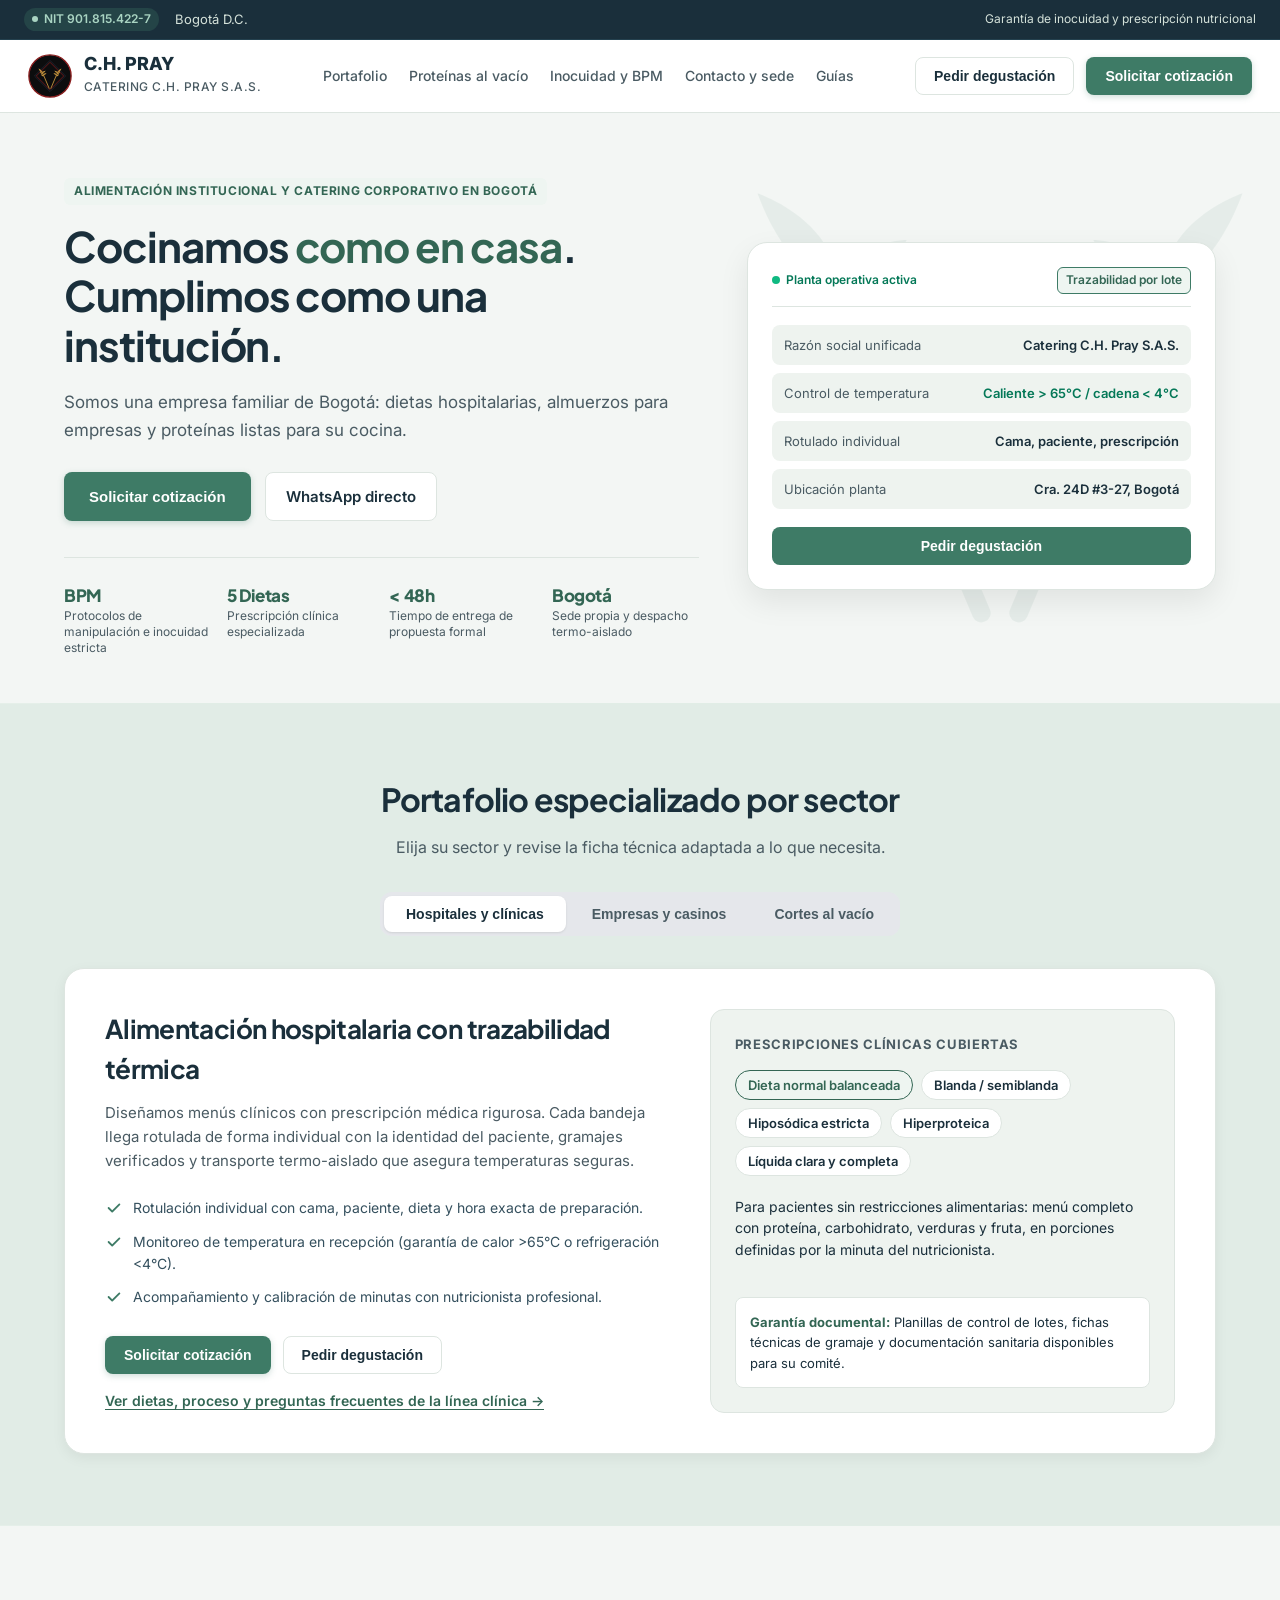
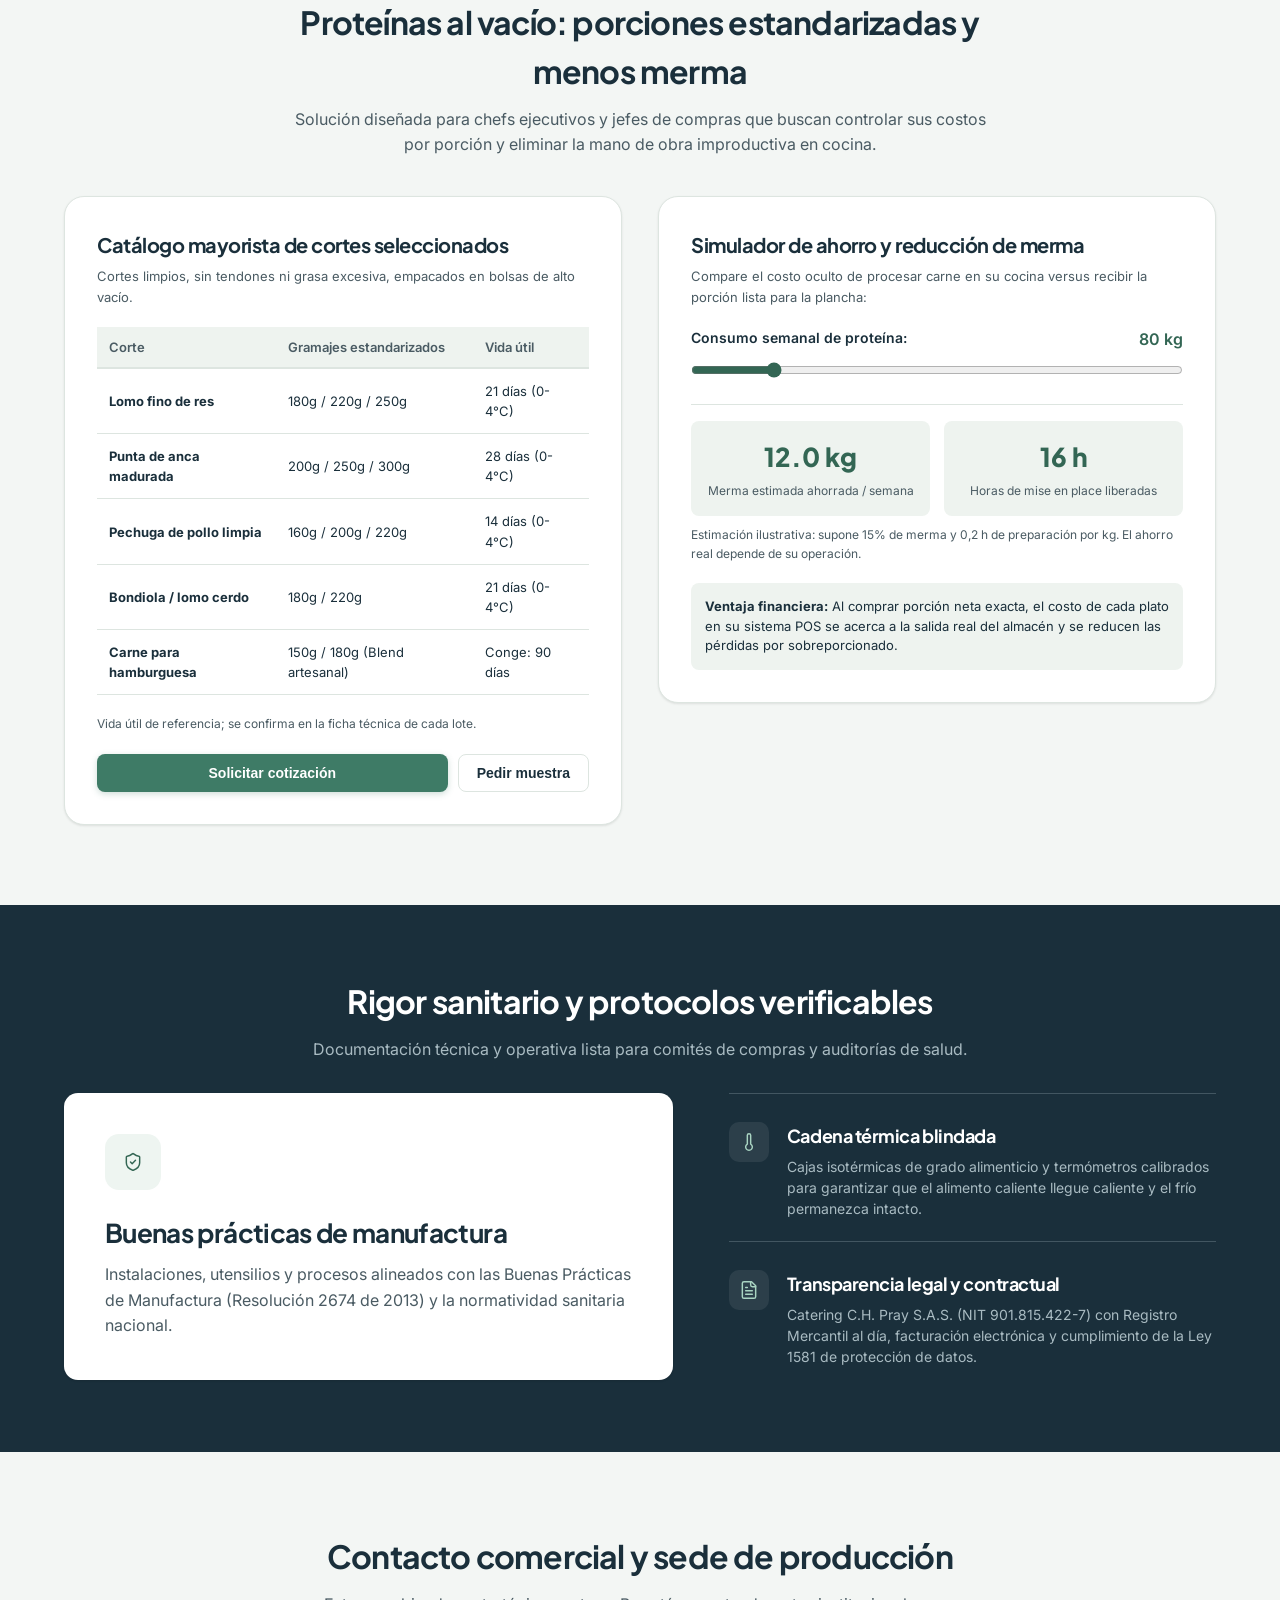
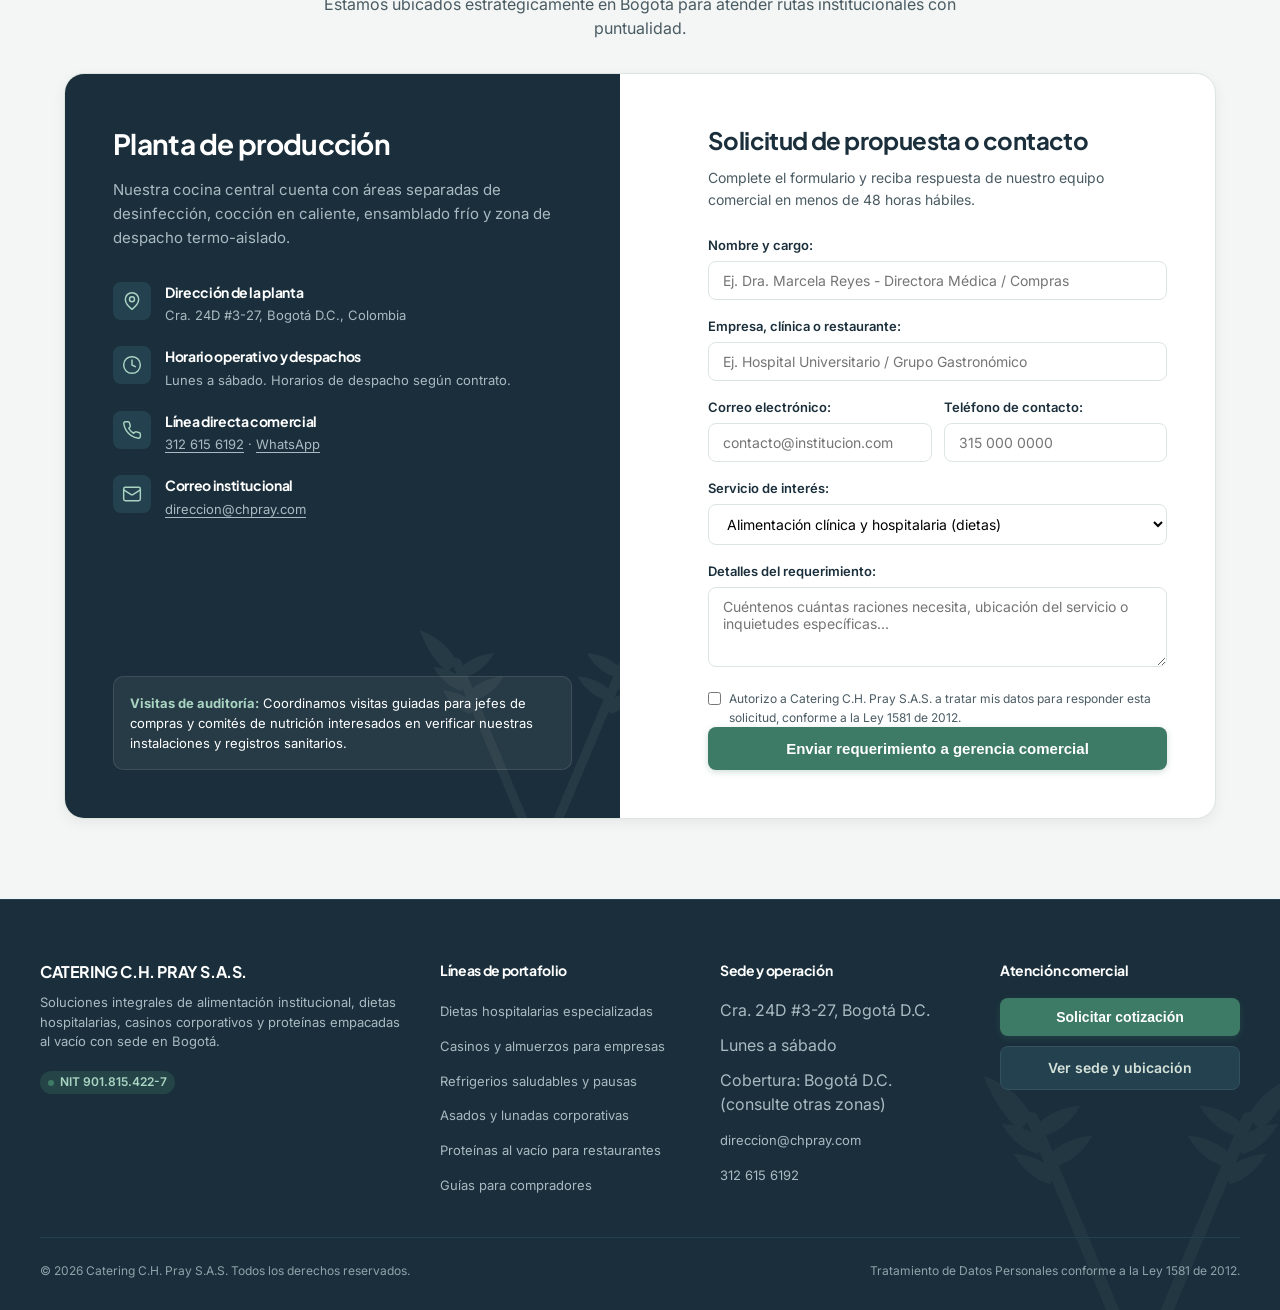
==== index.html @ 0bd47624 "Diseño: botones, pestañas, etiquetas de formulario, pie y tarjetas en mayúscula inicial solo (senten" ====
<!DOCTYPE html>
<html lang="es">
<head>
  <meta charset="UTF-8">
  <meta name="viewport" content="width=device-width, initial-scale=1.0">
  <title>Alimentación Institucional y Catering Corporativo en Bogotá | C.H. Pray</title>
  <meta name="description" content="Catering C.H. Pray S.A.S.: dietas hospitalarias, almuerzos y refrigerios para empresas, asados corporativos y proteínas porcionadas al vacío para restaurantes en Bogotá. Solicite su cotización o degustación.">
  <link rel="canonical" href="https://saimonproduce.github.io/propuestachpray/">
  <meta property="og:type" content="website">
  <meta property="og:locale" content="es_CO">
  <meta property="og:site_name" content="Catering C.H. Pray S.A.S.">
  <meta property="og:title" content="Alimentación Institucional y Catering Corporativo en Bogotá | C.H. Pray">
  <meta property="og:description" content="Dietas hospitalarias, catering para empresas y proteínas al vacío para restaurantes en Bogotá.">
  <meta property="og:url" content="https://saimonproduce.github.io/propuestachpray/">
  <meta name="theme-color" content="#1A2F3B">
  <link rel="icon" href="data:image/svg+xml,%3Csvg xmlns='http://www.w3.org/2000/svg' viewBox='0 0 100 100'%3E%3Crect width='100' height='100' rx='20' fill='%231A2F3B'/%3E%3Ctext x='50' y='66' font-size='46' font-family='Arial' font-weight='700' fill='%23F7F9F6' text-anchor='middle'%3ECH%3C/text%3E%3C/svg%3E">
  <script type="application/ld+json">
  {
    "@context": "https://schema.org",
    "@type": "FoodEstablishment",
    "name": "Catering C.H. Pray S.A.S.",
    "alternateName": "C.H. PRAY",
    "description": "Alimentación institucional, dietas hospitalarias, catering corporativo y proteínas porcionadas al vacío en Bogotá.",
    "url": "https://www.chpray.com/",
    "telephone": "+57 312 615 6192",
    "email": "direccion@chpray.com",
    "taxID": "901.815.422-7",
    "address": {
      "@type": "PostalAddress",
      "streetAddress": "Cra. 24D #3-27",
      "addressLocality": "Bogotá",
      "addressRegion": "Bogotá D.C.",
      "addressCountry": "CO"
    },
    "areaServed": "Bogotá D.C.",
    "hasMap": "https://maps.app.goo.gl/REZ5NghpJgAzCL6t6"
  }
  </script>
  <link rel="preconnect" href="https://fonts.googleapis.com">
  <link rel="preconnect" href="https://fonts.gstatic.com" crossorigin>
  <link href="https://fonts.googleapis.com/css2?family=Plus+Jakarta+Sans:wght@400;500;600;700;800&family=Inter:wght@400;500;600&display=swap" rel="stylesheet">
  <link rel="stylesheet" href="styles.css?v=32">
</head>
<body class="theme-warm">

  <!-- BARRA DE CONFIANZA -->
  <div class="top-bar">
    <div class="top-bar-tags">
      <span class="badge-pill">NIT 901.815.422-7</span>
      <span>Bogotá D.C.</span>
    </div>
    <div style="font-size: 12px;">
      Garantía de inocuidad y prescripción nutricional
    </div>
  </div>

  <!-- HEADER -->
  <header>
    <a href="#" class="brand-wrap">
      <svg class="brand-logo-svg" viewBox="0 0 100 100" fill="none" xmlns="http://www.w3.org/2000/svg">
        <circle cx="50" cy="50" r="48" fill="#0C0D0E" stroke="#8B1E1E" stroke-width="3"/>
        <rect x="25" y="25" width="50" height="50" transform="rotate(45 50 50)" stroke="#1F2430" stroke-width="2" fill="none"/>
        <rect x="28" y="28" width="44" height="44" transform="rotate(45 50 50)" stroke="#8B1E1E" stroke-width="1.5" fill="none"/>
        <path d="M48 78 L32 40" stroke="#C8963E" stroke-width="2" stroke-linecap="round"/>
        <path d="M32 40 C30 35 24 33 24 33 C24 33 26 39 30 42 Z" fill="#C8963E"/>
        <path d="M34 44 C31 41 27 41 27 41 C27 41 29 45 33 46 Z" fill="#C8963E"/>
        <path d="M36 49 C33 46 29 46 29 46 C29 46 31 50 35 51 Z" fill="#C8963E"/>
        <path d="M33 41 C36 38 40 38 40 38 C40 38 38 42 34 43 Z" fill="#C8963E"/>
        <path d="M35 46 C38 43 42 43 42 43 C42 43 40 47 36 48 Z" fill="#C8963E"/>
        <path d="M52 78 L68 40" stroke="#C8963E" stroke-width="2" stroke-linecap="round"/>
        <path d="M68 40 C70 35 76 33 76 33 C76 33 74 39 70 42 Z" fill="#C8963E"/>
        <path d="M66 44 C69 41 73 41 73 41 C73 41 71 45 67 46 Z" fill="#C8963E"/>
        <path d="M64 49 C67 46 71 46 71 46 C71 46 69 50 65 51 Z" fill="#C8963E"/>
        <path d="M67 41 C64 38 60 38 60 38 C60 38 62 42 66 43 Z" fill="#C8963E"/>
        <path d="M65 46 C62 43 58 43 58 43 C58 43 60 47 64 48 Z" fill="#C8963E"/>
      </svg>
      <div>
        <span class="brand-title">C.H. PRAY</span>
        <span class="brand-sub">CATERING C.H. PRAY S.A.S.</span>
      </div>
    </a>

    <nav>
      <a href="#soluciones">Portafolio</a>
      <a href="#vacío">Proteínas al vacío</a>
      <a href="#inocuidad">Inocuidad y BPM</a>
      <a href="#contacto">Contacto y sede</a>
      <a href="guias/">Guías</a>
      <span class="nav-indicator" aria-hidden="true"></span>
    </nav>

    <div class="header-actions">
      <button class="btn btn-secondary" onclick="openQuoteModal('degustacion')">Pedir degustación</button>
      <button class="btn btn-primary" onclick="openQuoteModal('cotizacion')"><span class="hide-narrow">Solicitar cotización</span><span class="show-narrow">Cotizar</span></button>
    </div>
  </header>

  <main>
    <!-- HERO -->
    <section class="hero">
      <div>
        <div class="hero-tagline">Alimentación institucional y catering corporativo en Bogotá</div>
        <h1>Cocinamos <span>como en casa</span>. Cumplimos como una institución.</h1>
        <p>
          Somos una empresa familiar de Bogotá: dietas hospitalarias, almuerzos para empresas y proteínas listas para su cocina.
        </p>

        <div class="hero-ctas">
          <button class="btn btn-primary" style="padding: 12px 24px; font-size: 15px;" onclick="openQuoteModal('cotizacion')">
            Solicitar cotización
          </button>
          <a class="btn btn-secondary" style="padding: 12px 20px; font-size: 15px;" href="https://wa.me/573126156192?text=Hola,%20solicito%20el%20dossier%20comercial%20de%20CH%20Pray" target="_blank" rel="noopener">
            WhatsApp directo
          </a>
        </div>

        <div class="trust-strip">
          <div class="trust-item">
            <h4>BPM</h4>
            <p>Protocolos de manipulación e inocuidad estricta</p>
          </div>
          <div class="trust-item">
            <h4>5 Dietas</h4>
            <p>Prescripción clínica especializada</p>
          </div>
          <div class="trust-item">
            <h4>&lt; 48h</h4>
            <p>Tiempo de entrega de propuesta formal</p>
          </div>
          <div class="trust-item">
            <h4>Bogotá</h4>
            <p>Sede propia y despacho termo-aislado</p>
          </div>
        </div>
      </div>

      <div class="hero-card">
        <div class="hero-card-header">
          <span class="dot-badge">Planta operativa activa</span>
          <span class="badge-gold-outline">Trazabilidad por lote</span>
        </div>
        <div class="info-row">
          <span>Razón social unificada</span>
          <span>Catering C.H. Pray S.A.S.</span>
        </div>
        <div class="info-row">
          <span>Control de temperatura</span>
          <span style="color: #047857;">Caliente &gt; 65°C / cadena &lt; 4°C</span>
        </div>
        <div class="info-row">
          <span>Rotulado individual</span>
          <span>Cama, paciente, prescripción</span>
        </div>
        <div class="info-row">
          <span>Ubicación planta</span>
          <span>Cra. 24D #3-27, Bogotá</span>
        </div>
        <button class="btn btn-gold" style="width: 100%; margin-top: 10px;" onclick="openQuoteModal('degustacion')">
          Pedir degustación
        </button>
      </div>
    </section>

    <!-- PORTAFOLIO EN PESTAÑAS (TABS) -->
    <section class="tabs-section band-sage" id="soluciones">
      <div class="section-title-wrap">
        <h2>Portafolio especializado por sector</h2>
        <p>Elija su sector y revise la ficha técnica adaptada a lo que necesita.</p>
      </div>

      <div class="tab-nav-wrapper">
        <div class="tab-bar" id="tabBar">
          <div class="tab-indicator" id="tabIndicator"></div>
          <button class="tab-btn active" data-index="0" onclick="switchTab(0)">Hospitales y clínicas</button>
          <button class="tab-btn" data-index="1" onclick="switchTab(1)">Empresas y casinos</button>
          <button class="tab-btn" data-index="2" onclick="switchTab(2)">Cortes al vacío</button>
        </div>
      </div>

      <div class="tab-panels-container">
        <!-- PANEL CLÍNICO -->
        <div class="tab-panel active" id="panel-0">
          <div class="panel-content">
            <h3>Alimentación hospitalaria con trazabilidad térmica</h3>
            <p>
              Diseñamos menús clínicos con prescripción médica rigurosa. Cada bandeja llega rotulada de forma individual con la identidad del paciente, gramajes verificados y transporte termo-aislado que asegura temperaturas seguras.
            </p>
            <ul class="specs-list">
              <li>
                <svg viewBox="0 0 20 20"><path d="M16.707 5.293a1 1 0 010 1.414l-8 8a1 1 0 01-1.414 0l-4-4a1 1 0 011.414-1.414L8 12.586l7.293-7.293a1 1 0 011.414 0z"/></svg>
                <span>Rotulación individual con cama, paciente, dieta y hora exacta de preparación.</span>
              </li>
              <li>
                <svg viewBox="0 0 20 20"><path d="M16.707 5.293a1 1 0 010 1.414l-8 8a1 1 0 01-1.414 0l-4-4a1 1 0 011.414-1.414L8 12.586l7.293-7.293a1 1 0 011.414 0z"/></svg>
                <span>Monitoreo de temperatura en recepción (garantía de calor &gt;65°C o refrigeración &lt;4°C).</span>
              </li>
              <li>
                <svg viewBox="0 0 20 20"><path d="M16.707 5.293a1 1 0 010 1.414l-8 8a1 1 0 01-1.414 0l-4-4a1 1 0 011.414-1.414L8 12.586l7.293-7.293a1 1 0 011.414 0z"/></svg>
                <span>Acompañamiento y calibración de minutas con nutricionista profesional.</span>
              </li>
            </ul>
            <div style="display: flex; gap: 12px;">
              <button class="btn btn-primary" onclick="openQuoteModal('clinico')">Solicitar cotización</button>
              <button class="btn btn-secondary" onclick="openQuoteModal('degustacion')">Pedir degustación</button>
            </div>
            <a href="alimentacion-hospitalaria/" style="display: inline-block; margin-top: 16px; font-size: 14px; font-weight: 600; color: var(--primary-text); text-underline-offset: 3px;">Ver dietas, proceso y preguntas frecuentes de la línea clínica →</a>
          </div>

          <div class="panel-display-card">
            <div>
              <div class="panel-display-header">Prescripciones clínicas cubiertas</div>
              <div class="diet-badge-group">
                <button type="button" class="diet-tag highlight" aria-pressed="true" data-desc="Para pacientes sin restricciones alimentarias: menú completo con proteína, carbohidrato, verduras y fruta, en porciones definidas por la minuta del nutricionista.">Dieta normal balanceada</button>
                <button type="button" class="diet-tag" aria-pressed="false" data-desc="Preparaciones de textura suave, cocidas al vapor o hervidas, bajas en grasa y condimentos. Para pacientes en recuperación o con dificultad para masticar o digerir.">Blanda / semiblanda</button>
                <button type="button" class="diet-tag" aria-pressed="false" data-desc="Sin sal añadida y sin ingredientes altos en sodio como embutidos o caldos concentrados. Para pacientes con hipertensión o enfermedad renal o cardiaca; el sabor se logra con hierbas y especias naturales.">Hiposódica estricta</button>
                <button type="button" class="diet-tag" aria-pressed="false" data-desc="Mayor aporte de proteína de alto valor (carnes magras, huevo, lácteos y leguminosas) para apoyar la cicatrización, la recuperación posquirúrgica y la conservación de la masa muscular.">Hiperproteica</button>
                <button type="button" class="diet-tag" aria-pressed="false" data-desc="Clara: caldos colados, aromáticas y gelatinas, para el pre y posoperatorio inmediato. Completa: suma lácteos, cremas y jugos, como transición antes de la dieta blanda.">Líquida clara y completa</button>
              </div>
              <p class="diet-desc" aria-live="polite"></p>
            </div>
            <div style="background: #FFFFFF; border: 1px solid var(--border); border-radius: 8px; padding: 14px; font-size: 13px;">
              <strong style="color: var(--primary-text);">Garantía documental:</strong> Planillas de control de lotes, fichas técnicas de gramaje y documentación sanitaria disponibles para su comité. <!-- TODO: confirmar con documento de la empresa (Fase 0) -->
            </div>
          </div>
        </div>

        <!-- PANEL CORPORATIVO -->
        <div class="tab-panel" id="panel-1">
          <div class="panel-content">
            <h3>Catering corporativo, almuerzos ejecutivos y refrigerios</h3>
            <p>
              Soluciones gastronómicas para empresas. Menús balanceados en calorías y sodio servidos puntualmente en sus instalaciones o en empaques biodegradables.
            </p>
            <ul class="specs-list">
              <li>
                <svg viewBox="0 0 20 20"><path d="M16.707 5.293a1 1 0 010 1.414l-8 8a1 1 0 01-1.414 0l-4-4a1 1 0 011.414-1.414L8 12.586l7.293-7.293a1 1 0 011.414 0z"/></svg>
                <span>Ciclos de menú mensual sin repetición para evitar la fatiga alimentaria.</span>
              </li>
              <li>
                <svg viewBox="0 0 20 20"><path d="M16.707 5.293a1 1 0 010 1.414l-8 8a1 1 0 01-1.414 0l-4-4a1 1 0 011.414-1.414L8 12.586l7.293-7.293a1 1 0 011.414 0z"/></svg>
                <span>Refrigerios corporativos saludables: wraps artesanales, parfaits y jugos naturales.</span>
              </li>
              <li>
                <svg viewBox="0 0 20 20"><path d="M16.707 5.293a1 1 0 010 1.414l-8 8a1 1 0 01-1.414 0l-4-4a1 1 0 011.414-1.414L8 12.586l7.293-7.293a1 1 0 011.414 0z"/></svg>
                <span>Asados al carbón y eventos corporativos de fin de año al aire libre.</span>
              </li>
            </ul>
            <div style="display: flex; gap: 12px;">
              <button class="btn btn-primary" onclick="openQuoteModal('corporativo')">Solicitar cotización</button>
              <button class="btn btn-secondary" onclick="openQuoteModal('evento')">Solicitar cotización</button>
            </div>
            <a href="catering-corporativo/" style="display: inline-block; margin-top: 16px; font-size: 14px; font-weight: 600; color: var(--primary-text); text-underline-offset: 3px;">Ver modalidades, proceso y preguntas frecuentes del catering corporativo →</a>
          </div>

          <div class="panel-display-card">
            <div>
              <div class="panel-display-header">Modalidades de suministro</div>
              <div class="diet-badge-group">
                <button type="button" class="diet-tag highlight" aria-pressed="true" data-desc="Llevamos el almuerzo caliente a sus instalaciones en recipientes termo-aislados, listo para servir a la hora acordada.">Almuerzo caliente en sitio</button>
                <button type="button" class="diet-tag" aria-pressed="false" data-desc="Montamos una línea de servicio en su comedor para que los colaboradores elijan entre las opciones del menú del día.">Línea de autoservicio / casino</button>
                <button type="button" class="diet-tag" aria-pressed="false" data-desc="Refrigerios porcionados y empacados de forma individual, fáciles de repartir en capacitaciones, turnos o jornadas de campo.">Refrigerio individual sellado</button>
                <button type="button" class="diet-tag" aria-pressed="false" data-desc="Estación de café, aromáticas y pasabocas montada en el lugar de su reunión, comité o pausa activa.">Estaciones de café y breaks</button>
              </div>
              <p class="diet-desc" aria-live="polite"></p>
            </div>
            <div style="background: #FFFFFF; border: 1px solid var(--border); border-radius: 8px; padding: 14px; font-size: 13px;">
              <strong style="color: var(--primary-text);">Puntualidad:</strong> Despacho propio en Bogotá con horarios de entrega acordados en el contrato.
            </div>
          </div>
        </div>

        <!-- PANEL CORTES AL VACÍO -->
        <div class="tab-panel" id="panel-2">
          <div class="panel-content">
            <h3>Proteínas porcionadas al vacío para restaurantes</h3>
            <p>
              Reduzca los tiempos de preparación y controle con precisión el costo por porción. Proveemos cortes cárnicos seleccionados, porcionados en gramajes exactos (180g, 220g, 250g) y empacados al vacío termoencogible.
            </p>
            <ul class="specs-list">
              <li>
                <svg viewBox="0 0 20 20"><path d="M16.707 5.293a1 1 0 010 1.414l-8 8a1 1 0 01-1.414 0l-4-4a1 1 0 011.414-1.414L8 12.586l7.293-7.293a1 1 0 011.414 0z"/></svg>
                <span>Sin merma por limpieza o desposte dentro de su cocina.</span>
              </li>
              <li>
                <svg viewBox="0 0 20 20"><path d="M16.707 5.293a1 1 0 010 1.414l-8 8a1 1 0 01-1.414 0l-4-4a1 1 0 011.414-1.414L8 12.586l7.293-7.293a1 1 0 011.414 0z"/></svg>
                <span>Mayor vida útil en refrigeración sin quemadura por frío.</span>
              </li>
              <li>
                <svg viewBox="0 0 20 20"><path d="M16.707 5.293a1 1 0 010 1.414l-8 8a1 1 0 01-1.414 0l-4-4a1 1 0 011.414-1.414L8 12.586l7.293-7.293a1 1 0 011.414 0z"/></svg>
                <span>Control exacto del costo estándar por plato en su inventario.</span>
              </li>
            </ul>
            <div style="display: flex; gap: 12px;">
              <a href="#vacío" class="btn btn-primary">Ver catálogo completo y simulador</a>
              <button class="btn btn-secondary" onclick="openQuoteModal('muestra_carne')">Pedir muestra</button>
            </div>
            <a href="proteinas-al-vacio/" style="display: inline-block; margin-top: 16px; font-size: 14px; font-weight: 600; color: var(--primary-text); text-underline-offset: 3px;">Ver catálogo, proceso y preguntas frecuentes de proteínas al vacío →</a>
          </div>

          <div class="panel-display-card">
            <div class="panel-display-header">Cortes estandarizados</div>
            <div class="diet-badge-group">
              <button type="button" class="diet-tag highlight" aria-pressed="true" data-desc="El corte más tierno de la res, limpio y porcionado a 220 g. Ideal para plancha o medallones con salsa.">Lomo fino res (220g)</button>
              <button type="button" class="diet-tag" aria-pressed="false" data-desc="Corte jugoso con su capa de grasa, porcionado a 250 g. Ideal para parrilla y asados.">Punta de anca (250g)</button>
              <button type="button" class="diet-tag" aria-pressed="false" data-desc="Pechuga de pollo sin hueso ni piel, porcionada a 200 g. Versátil para plancha, horno o menú ejecutivo.">Pechuga deshuesada (200g)</button>
              <button type="button" class="diet-tag" aria-pressed="false" data-desc="Corte de cerdo con buena infiltración de grasa, porcionado a 200 g. Ideal para horno lento, parrilla o desmechado.">Bondiola cerdo (200g)</button>
            </div>
              <p class="diet-desc" aria-live="polite"></p>
            <div style="background: #FFFFFF; border: 1px solid var(--border); border-radius: 8px; padding: 14px; font-size: 13px;">
              <strong style="color: var(--primary-text);">Entrega en frío:</strong> Despacho programado con registro de temperatura en transporte.
            </div>
          </div>
        </div>
      </div>
    </section>

    <!-- APARTADO ESPECÍFICO 1: PROTEÍNAS AL VACÍO -->
    <section class="proteins-section" id="vacío">
      <div class="section-title-wrap">
        <h2>Proteínas al vacío: porciones estandarizadas y menos merma</h2>
        <p>Solución diseñada para chefs ejecutivos y jefes de compras que buscan controlar sus costos por porción y eliminar la mano de obra improductiva en cocina.</p>
      </div>

      <div class="proteins-grid">
        <!-- Catálogo de Cortes -->
        <div class="catalog-card">
          <h3 style="font-size: 20px; margin-bottom: 6px;">Catálogo mayorista de cortes seleccionados</h3>
          <p style="font-size: 13px; color: var(--text-muted); margin-bottom: 16px;">
            Cortes limpios, sin tendones ni grasa excesiva, empacados en bolsas de alto vacío. <!-- TODO: confirmar con documento de la empresa (Fase 0) -->
          </p>

          <table class="catalog-table">
            <thead>
              <tr>
                <th>Corte</th>
                <th>Gramajes estandarizados</th>
                <th>Vida útil</th>
              </tr>
            </thead>
            <tbody>
              <tr>
                <td><strong>Lomo fino de res</strong></td>
                <td>180g / 220g / 250g</td>
                <td>21 días (0-4°C)</td>
              </tr>
              <tr>
                <td><strong>Punta de anca madurada</strong></td>
                <td>200g / 250g / 300g</td>
                <td>28 días (0-4°C)</td>
              </tr>
              <tr>
                <td><strong>Pechuga de pollo limpia</strong></td>
                <td>160g / 200g / 220g</td>
                <td>14 días (0-4°C)</td>
              </tr>
              <tr>
                <td><strong>Bondiola / lomo cerdo</strong></td>
                <td>180g / 220g</td>
                <td>21 días (0-4°C)</td>
              </tr>
              <tr>
                <td><strong>Carne para hamburguesa</strong></td>
                <td>150g / 180g (Blend artesanal)</td>
                <td>Conge: 90 días</td>
              </tr>
            </tbody>
          </table>
          <p style="font-size: 12px; color: var(--text-muted); margin-top: 8px;">Vida útil de referencia; se confirma en la ficha técnica de cada lote.</p> <!-- TODO: confirmar con documento de la empresa (Fase 0) -->

          <div style="display: flex; gap: 10px; margin-top: 20px;">
            <button class="btn btn-primary" style="flex: 1;" onclick="openQuoteModal('vacío')">Solicitar cotización</button>
            <button class="btn btn-secondary" onclick="openQuoteModal('muestra_carne')">Pedir muestra</button>
          </div>
        </div>

        <!-- Calculadora de Rendimiento y Ahorro -->
        <div class="calc-box">
          <h3 style="font-size: 20px; margin-bottom: 6px;">Simulador de ahorro y reducción de merma</h3>
          <p style="font-size: 13px; color: var(--text-muted); margin-bottom: 20px;">
            Compare el costo oculto de procesar carne en su cocina versus recibir la porción lista para la plancha:
          </p>

          <div class="calc-slider-wrap">
            <label>
              <span>Consumo semanal de proteína:</span>
              <span id="kgLabel" style="color: var(--primary-text); font-size: 16px;">80 kg</span>
            </label>
            <input type="range" min="20" max="400" step="10" value="80" class="calc-slider" id="kgSlider" oninput="calculateSavings(this.value)">
          </div>

          <div class="calc-results">
            <div class="calc-metric">
              <div class="calc-metric-num" id="mermaKg">12.0 kg</div>
              <div class="calc-metric-lbl">Merma estimada ahorrada / semana</div>
            </div>
            <div class="calc-metric">
              <div class="calc-metric-num" id="horasAhorro">16 h</div>
              <div class="calc-metric-lbl">Horas de mise en place liberadas</div>
            </div>
          </div>
          <p style="font-size: 12px; color: var(--text-muted); margin-top: 10px;">Estimación ilustrativa: supone 15% de merma y 0,2 h de preparación por kg. El ahorro real depende de su operación.</p>

          <div style="margin-top: 20px; padding: 14px; background: var(--surface-subtle); border-radius: 8px; font-size: 13px; line-height: 1.5;">
            <strong>Ventaja financiera:</strong> Al comprar porción neta exacta, el costo de cada plato en su sistema POS se acerca a la salida real del almacén y se reducen las pérdidas por sobreporcionado.
          </div>
        </div>
      </div>
    </section>

    <!-- INOCUIDAD y PROTOCOLOS -->
    <section class="trust-matrix band-navy" id="inocuidad">
      <div class="section-title-wrap">
        <h2>Rigor sanitario y protocolos verificables</h2>
        <p>Documentación técnica y operativa lista para comités de compras y auditorías de salud.</p>
      </div>

      <div class="matrix-grid matrix-grid--feature">
        <div class="matrix-card">
          <div class="matrix-icon"><svg viewBox="0 0 24 24" aria-hidden="true" focusable="false"><path d="M20 13c0 5-3.5 7.5-7.66 8.95a1 1 0 0 1-.67-.01C7.5 20.5 4 18 4 13V6a1 1 0 0 1 1-1c2 0 4.5-1.2 6.24-2.72a1.17 1.17 0 0 1 1.52 0C14.51 3.81 17 5 19 5a1 1 0 0 1 1 1z"/><path d="m9 12 2 2 4-4"/></svg></div>
          <h4>Buenas prácticas de manufactura</h4>
          <p>Instalaciones, utensilios y procesos alineados con las Buenas Prácticas de Manufactura (Resolución 2674 de 2013) y la normatividad sanitaria nacional.</p> <!-- TODO: confirmar con documento de la empresa (Fase 0) -->
        </div>
        <div class="matrix-card">
          <div class="matrix-icon"><svg viewBox="0 0 24 24" aria-hidden="true" focusable="false"><path d="M14 4v10.54a4 4 0 1 1-4 0V4a2 2 0 0 1 4 0Z"/></svg></div>
          <h4>Cadena térmica blindada</h4>
          <p>Cajas isotérmicas de grado alimenticio y termómetros calibrados para garantizar que el alimento caliente llegue caliente y el frío permanezca intacto.</p>
        </div>
        <div class="matrix-card">
          <div class="matrix-icon"><svg viewBox="0 0 24 24" aria-hidden="true" focusable="false"><path d="M15 2H6a2 2 0 0 0-2 2v16a2 2 0 0 0 2 2h12a2 2 0 0 0 2-2V7Z"/><path d="M14 2v4a2 2 0 0 0 2 2h4"/><path d="M16 13H8"/><path d="M16 17H8"/><path d="M10 9H8"/></svg></div>
          <h4>Transparencia legal y contractual</h4>
          <p>Catering C.H. Pray S.A.S. (NIT 901.815.422-7) con Registro Mercantil al día, facturación electrónica y cumplimiento de la Ley 1581 de protección de datos.</p>
        </div>
      </div>
    </section>

    <!-- APARTADO ESPECÍFICO 2: CONTACTO Y SEDE OPERATIVA -->
    <section class="contact-section" id="contacto">
      <div class="section-title-wrap">
        <h2>Contacto comercial y sede de producción</h2>
        <p>Estamos ubicados estratégicamente en Bogotá para atender rutas institucionales con puntualidad.</p>
      </div>

      <div class="contact-layout">
        <!-- Panel Izquierdo: Información y Ubicación -->
        <div class="contact-info-pane">
          <div>
            <h3>Planta de producción</h3>
            <p>
              Nuestra cocina central cuenta con áreas separadas de desinfección, cocción en caliente, ensamblado frío y zona de despacho termo-aislado.
            </p>

            <div class="contact-details-list">
              <div class="contact-item">
                <div class="contact-item-icon"><svg viewBox="0 0 24 24" aria-hidden="true" focusable="false"><path d="M20 10c0 6-8 12-8 12s-8-6-8-12a8 8 0 0 1 16 0Z"/><circle cx="12" cy="10" r="3"/></svg></div>
                <div>
                  <h5>Dirección de la planta</h5>
                  <p>Cra. 24D #3-27, Bogotá D.C., Colombia</p>
                </div>
              </div>

              <div class="contact-item">
                <div class="contact-item-icon"><svg viewBox="0 0 24 24" aria-hidden="true" focusable="false"><circle cx="12" cy="12" r="10"/><path d="M12 6v6l4 2"/></svg></div>
                <div>
                  <h5>Horario operativo y despachos</h5>
                  <p>Lunes a sábado. Horarios de despacho según contrato.</p> <!-- TODO: confirmar con documento de la empresa (Fase 0) -->
                </div>
              </div>

              <div class="contact-item">
                <div class="contact-item-icon"><svg viewBox="0 0 24 24" aria-hidden="true" focusable="false"><path d="M22 16.92v3a2 2 0 0 1-2.18 2 19.79 19.79 0 0 1-8.63-3.07 19.5 19.5 0 0 1-6-6 19.79 19.79 0 0 1-3.07-8.67A2 2 0 0 1 4.11 2h3a2 2 0 0 1 2 1.72 12.84 12.84 0 0 0 .7 2.81 2 2 0 0 1-.45 2.11L8.09 9.91a16 16 0 0 0 6 6l1.27-1.27a2 2 0 0 1 2.11-.45 12.84 12.84 0 0 0 2.81.7A2 2 0 0 1 22 16.92z"/></svg></div>
                <div>
                  <h5>Línea directa comercial</h5>
                  <p><a href="tel:+573126156192">312 615 6192</a> · <a href="https://wa.me/573126156192">WhatsApp</a></p>
                </div>
              </div>

              <div class="contact-item">
                <div class="contact-item-icon"><svg viewBox="0 0 24 24" aria-hidden="true" focusable="false"><rect width="20" height="16" x="2" y="4" rx="2"/><path d="m22 7-8.97 5.7a1.94 1.94 0 0 1-2.06 0L2 7"/></svg></div>
                <div>
                  <h5>Correo institucional</h5>
                  <p><a href="mailto:direccion@chpray.com">direccion@chpray.com</a></p>
                </div>
              </div>
            </div>
          </div>

          <div style="background: rgba(255,255,255,0.06); padding: 16px; border-radius: 10px; border: 1px solid rgba(255,255,255,0.1); font-size: 13px;">
            <strong style="color: var(--accent-light);">Visitas de auditoría:</strong> Coordinamos visitas guiadas para jefes de compras y comités de nutrición interesados en verificar nuestras instalaciones y registros sanitarios.
          </div>
        </div>

        <!-- Panel Derecho: Formulario Directo -->
        <div class="contact-form-pane">
          <h3>Solicitud de propuesta o contacto</h3>
          <p>Complete el formulario y reciba respuesta de nuestro equipo comercial en menos de 48 horas hábiles.</p>

          <form onsubmit="handleDirectContact(event)">
            <div class="form-group">
              <label for="dirName">Nombre y cargo:</label>
              <input type="text" class="form-input" id="dirName" maxlength="150" autocomplete="name" placeholder="Ej. Dra. Marcela Reyes - Directora Médica / Compras" required>
            </div>

            <div class="form-group">
              <label for="dirCompany">Empresa, clínica o restaurante:</label>
              <input type="text" class="form-input" id="dirCompany" maxlength="150" autocomplete="organization" placeholder="Ej. Hospital Universitario / Grupo Gastronómico" required>
            </div>

            <div style="display: grid; grid-template-columns: 1fr 1fr; gap: 12px;">
              <div class="form-group">
                <label for="dirEmail">Correo electrónico:</label>
                <input type="email" class="form-input" id="dirEmail" maxlength="150" autocomplete="email" autocapitalize="none" spellcheck="false" placeholder="contacto@institucion.com" required>
              </div>
              <div class="form-group">
                <label for="dirPhone">Teléfono de contacto:</label>
                <input type="tel" class="form-input" id="dirPhone" maxlength="150" autocomplete="tel" placeholder="315 000 0000" required>
              </div>
            </div>

            <div class="form-group">
              <label for="dirService">Servicio de interés:</label>
              <select class="form-select" id="dirService">
                <option value="hospitalario">Alimentación clínica y hospitalaria (dietas)</option>
                <option value="corporativo">Catering y casinos para empresas</option>
                <option value="vacio">Proteínas porcionadas al vacío para restaurantes</option>
                <option value="asados">Eventos corporativos y asados</option>
                <option value="auditoria">Quiero agendar una visita a la planta</option>
              </select>
            </div>

            <div class="form-group">
              <label for="dirMessage">Detalles del requerimiento:</label>
              <textarea class="form-textarea" id="dirMessage" maxlength="1000" placeholder="Cuéntenos cuántas raciones necesita, ubicación del servicio o inquietudes específicas..."></textarea>
            </div>

            <label style="display:flex; gap:8px; align-items:flex-start; font-size:12px; color:var(--text-muted); margin-top:12px; font-weight:400;">
            <input type="checkbox" id="dirConsent" required style="margin-top:2px;">
            <span>Autorizo a Catering C.H. Pray S.A.S. a tratar mis datos para responder esta solicitud, conforme a la Ley 1581 de 2012.</span>
          </label>
            <input type="text" name="hp_control" id="dirHp" tabindex="-1" autocomplete="off" data-1p-ignore data-lpignore="true" style="position:absolute; left:-9999px;" aria-hidden="true">
            <button type="submit" id="dirSubmitBtn" class="btn btn-primary" style="width: 100%; padding: 12px; font-size: 15px;">
              Enviar requerimiento a gerencia comercial
            </button>
          </form>

          <div class="flow-step send-state" id="contact-sending" role="status" aria-live="polite">
            <svg class="send-spinner" viewBox="0 0 48 48" aria-hidden="true">
              <circle class="track" cx="24" cy="24" r="20"/>
              <circle class="arc" cx="24" cy="24" r="20"/>
            </svg>
            <h3>Enviando su solicitud…</h3>
            <p>Estamos registrando sus datos. Esto toma solo unos segundos.</p>
          </div>

          <div class="flow-step send-state success-state" id="contact-success" role="status" aria-live="polite">
            <svg class="success-mark" viewBox="0 0 56 56" aria-hidden="true">
              <circle class="disc" cx="28" cy="28" r="28"/>
              <path class="check" d="M17 29l7 7 15-15"/>
            </svg>
            <h3 class="stagger" style="font-size: 22px; margin-bottom: 8px;">Solicitud registrada exitosamente</h3>
            <p class="stagger" style="margin-bottom: 24px;">Gracias por escribirnos. Nuestro equipo comercial le responderá en menos de 48 horas hábiles.</p>
            <div class="stagger"><button type="button" class="btn btn-secondary" onclick="resetContactForm()">Enviar otra solicitud</button></div>
          </div>
        </div>
      </div>
    </section>
  </main>

  <!-- MODAL DE COTIZACIÓN EN 3 PASOS -->
  <a class="wa-float" id="waFloat" href="https://wa.me/573126156192?text=Hola%2C%20quisiera%20informaci%C3%B3n%20sobre%20sus%20servicios%20de%20alimentaci%C3%B3n." target="_blank" rel="noopener" aria-label="Escríbanos por WhatsApp">
    <span class="wa-float-icon"><svg viewBox="0 0 24 24" fill="currentColor" aria-hidden="true"><path d="M17.472 14.382c-.297-.149-1.758-.867-2.03-.967-.273-.099-.471-.148-.67.15-.197.297-.767.966-.94 1.164-.173.199-.347.223-.644.075-.297-.15-1.255-.463-2.39-1.475-.883-.788-1.48-1.761-1.653-2.059-.173-.297-.018-.458.13-.606.134-.133.298-.347.446-.52.149-.174.198-.298.298-.497.099-.198.05-.371-.025-.52-.075-.149-.669-1.612-.916-2.207-.242-.579-.487-.5-.669-.51-.173-.008-.371-.01-.57-.01-.198 0-.52.074-.792.372-.272.297-1.04 1.016-1.04 2.479 0 1.462 1.065 2.875 1.213 3.074.149.198 2.096 3.2 5.077 4.487.709.306 1.262.489 1.694.625.712.227 1.36.195 1.871.118.571-.085 1.758-.719 2.006-1.413.248-.694.248-1.289.173-1.413-.074-.124-.272-.198-.57-.347m-5.421 7.403h-.004a9.87 9.87 0 01-5.031-1.378l-.361-.214-3.741.982.998-3.648-.235-.374a9.86 9.86 0 01-1.51-5.26c.001-5.45 4.436-9.884 9.888-9.884 2.64 0 5.122 1.03 6.988 2.898a9.825 9.825 0 012.893 6.994c-.003 5.45-4.437 9.884-9.885 9.884m8.413-18.297A11.815 11.815 0 0012.05 0C5.495 0 .16 5.335.157 11.892c0 2.096.547 4.142 1.588 5.945L.057 24l6.305-1.654a11.882 11.882 0 005.683 1.448h.005c6.554 0 11.89-5.335 11.893-11.893a11.821 11.821 0 00-3.48-8.413Z"/></svg></span>
    <span class="wa-float-text">
      <span class="wa-float-kicker">WhatsApp</span>
      <span class="wa-float-label">Escríbanos ahora</span>
    </span>
    <svg class="wa-float-arrow" viewBox="0 0 16 16" fill="none" stroke="currentColor" stroke-width="2" stroke-linecap="round" stroke-linejoin="round" aria-hidden="true"><path d="M3 8h10M9 4l4 4-4 4"/></svg>
  </a>

  <div class="modal-overlay" id="quoteModal" onclick="closeModalOnBackdrop(event)">
    <div class="modal-window">
      <button class="modal-close-btn" aria-label="Cerrar" onclick="closeQuoteModal()">✕</button>
      
      <div class="step-indicator-bar">
        <div class="step-tick active" id="tick-1"></div>
        <div class="step-tick" id="tick-2"></div>
        <div class="step-tick" id="tick-3"></div>
      </div>

      <!-- PASO 1 -->
      <div class="wizard-step active" id="step-1">
        <h3 style="font-size: 20px; margin-bottom: 6px;">¿Qué tipo de solución necesita?</h3>
        <p style="font-size: 13px; color: var(--text-muted); margin-bottom: 20px;">Elija la línea y le asignamos un asesor técnico.</p>
        
        <div class="option-grid" style="margin-bottom: 24px;">
          <button type="button" class="selectable-card selected" aria-pressed="true" onclick="selectService(this, 'Hospitalario')">
            <span class="card-check" aria-hidden="true"><svg viewBox="0 0 16 16"><path d="M4 8.5l2.5 2.5L12 5.5"/></svg></span>
            <h5>Línea hospitalaria</h5>
            <p>Clínicas, IPS, centros de salud</p>
          </button>
          <button type="button" class="selectable-card" aria-pressed="false" onclick="selectService(this, 'Corporativo')">
            <span class="card-check" aria-hidden="true"><svg viewBox="0 0 16 16"><path d="M4 8.5l2.5 2.5L12 5.5"/></svg></span>
            <h5>Casino empresarial</h5>
            <p>Almuerzos y refrigerios diarios</p>
          </button>
          <button type="button" class="selectable-card" aria-pressed="false" onclick="selectService(this, 'Evento')">
            <span class="card-check" aria-hidden="true"><svg viewBox="0 0 16 16"><path d="M4 8.5l2.5 2.5L12 5.5"/></svg></span>
            <h5>Eventos y asados</h5>
            <p>Jornadas al aire libre y reuniones</p>
          </button>
          <button type="button" class="selectable-card" aria-pressed="false" onclick="selectService(this, 'Proteínas')">
            <span class="card-check" aria-hidden="true"><svg viewBox="0 0 16 16"><path d="M4 8.5l2.5 2.5L12 5.5"/></svg></span>
            <h5>Proteínas al vacío</h5>
            <p>Cortes porcionados para restaurantes</p>
          </button>
        </div>

        <button class="btn btn-primary" style="width: 100%;" onclick="goToStep(2)">Continuar al siguiente paso →</button>
      </div>

      <!-- PASO 2 -->
      <div class="wizard-step" id="step-2">
        <h3 style="font-size: 20px; margin-bottom: 6px;">Alcance y volumen estimado</h3>
        <p style="font-size: 13px; color: var(--text-muted); margin-bottom: 20px;">Verificamos la capacidad operativa diaria requerida.</p>

        <div class="form-group">
          <label for="quoteVolume">Raciones aproximadas / personas por día:</label>
          <select class="form-select" id="quoteVolume">
            <option value="20-50">20 a 50 raciones</option>
            <option value="50-150" selected>50 a 150 raciones</option>
            <option value="150-500">150 a 500 raciones</option>
            <option value="500+">Más de 500 raciones diarias</option>
          </select>
        </div>

        <div class="form-group">
          <label for="quoteFrequency">Modalidad de contratación:</label>
          <select class="form-select" id="quoteFrequency">
            <option value="contrato">Contrato recurrente mensual</option>
            <option value="evento">Evento o fecha específica</option>
            <option value="muestra">Quiero coordinar primero una muestra o degustación</option>
          </select>
        </div>

        <div style="display: flex; gap: 10px; margin-top: 24px;">
          <button class="btn btn-secondary" style="flex: 1;" onclick="goToStep(1)">← Atrás</button>
          <button class="btn btn-primary" style="flex: 2;" onclick="goToStep(3)">Continuar a datos de contacto →</button>
        </div>
      </div>

      <!-- PASO 3 -->
      <div class="wizard-step" id="step-3">
        <h3 style="font-size: 20px; margin-bottom: 6px;">¿A dónde enviamos la propuesta?</h3>
        <p style="font-size: 13px; color: var(--text-muted); margin-bottom: 20px;">El equipo comercial preparará el dossier y la cotización en menos de 48 horas hábiles.</p>

        <div class="form-group">
          <label for="contactName">Nombre y cargo del decisor:</label>
          <input type="text" class="form-input" id="contactName" maxlength="150" autocomplete="name" placeholder="Ej. Dra. Camila Gómez - Jefe de Nutrición" required>
        </div>

        <div class="form-group">
          <label for="contactCompany">Empresa, clínica o institución:</label>
          <input type="text" class="form-input" id="contactCompany" maxlength="150" autocomplete="organization" placeholder="Ej. Clínica San Lucas IPS" required>
        </div>

        <div style="display: grid; grid-template-columns: 1fr 1fr; gap: 12px;">
          <div class="form-group">
            <label for="contactEmail">Correo corporativo:</label>
            <input type="email" class="form-input" id="contactEmail" maxlength="150" autocomplete="email" autocapitalize="none" spellcheck="false" placeholder="compras@empresa.com" required>
          </div>
          <div class="form-group">
            <label for="contactPhone">Teléfono / celular:</label>
            <input type="tel" class="form-input" id="contactPhone" maxlength="150" autocomplete="tel" placeholder="310 000 0000" required>
          </div>
        </div>

        <div class="form-group">
          <label for="contactMessage">Mensaje <span style="font-weight:400; color:var(--text-muted);">(opcional)</span>:</label>
          <textarea class="form-textarea" id="contactMessage" maxlength="1000" rows="3" placeholder="Cuéntenos horarios, tipos de dieta, fecha de inicio o cualquier detalle que debamos tener en cuenta..."></textarea>
        </div>

        <label style="display:flex; gap:8px; align-items:flex-start; font-size:12px; color:var(--text-muted); margin-top:12px; font-weight:400;">
            <input type="checkbox" id="quoteConsent" required style="margin-top:2px;">
            <span>Autorizo a Catering C.H. Pray S.A.S. a tratar mis datos para responder esta solicitud, conforme a la Ley 1581 de 2012.</span>
          </label>
        <div style="display: flex; gap: 10px; margin-top: 20px;">
          <button class="btn btn-secondary" style="flex: 1;" onclick="goToStep(2)">← Atrás</button>
          <button class="btn btn-primary" style="flex: 2;" id="quoteSubmitBtn" onclick="submitQuote()">Generar y enviar solicitud</button>
        </div>
      </div>

      <!-- PANTALLA ÉXITO -->
      <!-- ENVIANDO -->
      <div class="wizard-step send-state" id="step-sending" role="status" aria-live="polite">
        <svg class="send-spinner" viewBox="0 0 48 48" aria-hidden="true">
          <circle class="track" cx="24" cy="24" r="20"/>
          <circle class="arc" cx="24" cy="24" r="20"/>
        </svg>
        <h3>Enviando su solicitud…</h3>
        <p>Estamos registrando sus datos. Esto toma solo unos segundos.</p>
      </div>

      <div class="wizard-step send-state success-state" id="step-success" role="status" aria-live="polite">
        <svg class="success-mark" viewBox="0 0 56 56" aria-hidden="true">
          <circle class="disc" cx="28" cy="28" r="28"/>
          <path class="check" d="M17 29l7 7 15-15"/>
        </svg>
        <h3 class="stagger" style="font-size: 22px; margin-bottom: 8px;">Solicitud registrada exitosamente</h3>
        <p class="stagger" style="font-size: 14px; color: var(--text-muted); margin-bottom: 24px; line-height: 1.5;">
          Ya registramos su solicitud. Un asesor comercial y nuestro equipo de nutrición se comunicarán con usted en menos de 48 horas hábiles.
        </p>
        <div class="stagger"><button class="btn btn-primary" onclick="closeQuoteModal()">Cerrar y volver al sitio</button></div>
      </div>

    </div>
  </div>

  <!-- FOOTER -->
  <footer>
    <div class="footer-grid">
      <div class="footer-col">
        <h5 style="color: #FFFFFF; font-size: 16px; margin-bottom: 8px;">CATERING C.H. PRAY S.A.S.</h5>
        <p style="font-size: 13px; color: #A9BBC2; margin-bottom: 16px; line-height: 1.5;">
          Soluciones integrales de alimentación institucional, dietas hospitalarias, casinos corporativos y proteínas empacadas al vacío con sede en Bogotá.
        </p>
        <span class="badge-pill" style="background: rgba(62, 123, 102, 0.28); color: #A9D4C2;">
          NIT 901.815.422-7
        </span>
      </div>

      <div class="footer-col">
        <h5>Líneas de portafolio</h5>
        <ul class="footer-links">
          <li><a href="alimentacion-hospitalaria/">Dietas hospitalarias especializadas</a></li>
          <li><a href="catering-corporativo/">Casinos y almuerzos para empresas</a></li>
          <li><a href="catering-corporativo/">Refrigerios saludables y pausas</a></li>
          <li><a href="asados-corporativos/">Asados y lunadas corporativas</a></li>
          <li><a href="proteinas-al-vacio/">Proteínas al vacío para restaurantes</a></li>
          <li><a href="guias/">Guías para compradores</a></li>
        </ul>
      </div>

      <div class="footer-col">
        <h5>Sede y operación</h5>
        <ul class="footer-links">
          <li>Cra. 24D #3-27, Bogotá D.C.</li>
          <li>Lunes a sábado</li>
          <li>Cobertura: Bogotá D.C. (consulte otras zonas)</li>
          <li><a href="mailto:direccion@chpray.com">direccion@chpray.com</a></li>
          <li><a href="tel:+573126156192">312 615 6192</a></li>
        </ul>
      </div>

      <div class="footer-col">
        <h5>Atención comercial</h5>
        <button class="btn btn-primary" style="width: 100%; margin-bottom: 10px;" onclick="openQuoteModal('cotizacion')">
          Solicitar cotización
        </button>
        <a href="#contacto" class="btn btn-secondary" style="width: 100%; border-color: #35505E; color: #D5E2DA; background: var(--navy-soft);">
          Ver sede y ubicación
        </a>
      </div>
    </div>

    <div class="footer-bottom">
      <div>© 2026 Catering C.H. Pray S.A.S. Todos los derechos reservados.</div>
      <div>Tratamiento de Datos Personales conforme a la Ley 1581 de 2012.</div>
    </div>
  </footer>

  <!-- SCRIPT -->
  <script src="app.js?v=14"></script>
</body>
</html>
---- styles.css ----
:root {
  /* Paleta: Azul Abisal, Verde Salvia, Terracota, Eucalipto, Hueso */
  --bg: #F7F9F6;
  --surface: #FFFFFF;
  --surface-subtle: #EEF3EF;
  --border: #DDE5E0;
  --border-focus: #3E7B66;
  --text-main: #1A2F3B;
  --text-muted: #4A5B63;
  --text-light: #5E6D74;
  --primary: #3E7B66;
  --primary-hover: #336654;
  --primary-text: #336654;
  --primary-subtle: #EEF5F1;
  --accent: #3E7B66;
  --accent-hover: #336654;
  --accent-light: #A9D4C2;
  --accent-subtle: #EEF5F1;
  --eucalyptus: #B8CFC2;
  --navy: #1A2F3B;
  --navy-soft: #24414F;
  --dark-card: #1A2F3B;
  --radius-sm: 8px;
  --radius-md: 14px;
  --radius-lg: 20px;
  --shadow-sm: 0 1px 3px rgba(0,0,0,0.06), 0 1px 2px rgba(0,0,0,0.04);
  --shadow-md: 0 4px 14px rgba(0,0,0,0.06);
  --shadow-lg: 0 12px 30px rgba(0,0,0,0.08);
  --spring-easing: cubic-bezier(0.34, 1.56, 0.64, 1);
  --smooth-easing: cubic-bezier(0.23, 1, 0.32, 1);
  --ease-in-out: cubic-bezier(0.77, 0, 0.175, 1);
}

* {
  box-sizing: border-box;
  margin: 0;
  padding: 0;
  -webkit-font-smoothing: antialiased;
}

html {
  scroll-behavior: smooth;
  -webkit-tap-highlight-color: transparent; /* sin destello gris al tocar: cada control tiene su :active */
  -webkit-text-size-adjust: 100%; /* sin agrandar letra al girar el celular */
}

/* Respuesta inmediata al toque (sin espera de doble toque) y sin seleccionar el texto de los controles */
button, a, summary, [role="button"] { touch-action: manipulation; }
button, summary {
  user-select: none;
  -webkit-user-select: none;
}

/* iOS hace zoom en campos con letra menor a 16px; también en tabletas */
@media (pointer: coarse) {
  .form-input, .form-select, .form-textarea { font-size: 16px; }
}

body {
  background-color: var(--bg);
  color: var(--text-main);
  font-family: 'Inter', -apple-system, BlinkMacSystemFont, sans-serif;
  line-height: 1.55;
  overflow-x: hidden;
}

h1, h2, h3, h4, h5 {
  font-family: 'Plus Jakarta Sans', sans-serif;
  color: var(--text-main);
  font-weight: 700;
  letter-spacing: -0.025em;
}

/* BARRA SUPERIOR */
.top-bar {
  background: var(--navy);
  color: #D5E2DA;
  font-size: 13px;
  padding: 8px 24px;
  display: flex;
  justify-content: space-between;
  align-items: center;
  border-bottom: 1px solid var(--navy-soft);
}

.top-bar-tags {
  display: flex;
  gap: 16px;
  align-items: center;
}

.badge-pill {
  display: inline-flex;
  align-items: center;
  gap: 6px;
  background: var(--accent-subtle);
  color: var(--accent-hover);
  padding: 2px 8px;
  border-radius: 999px;
  font-size: 12px;
  font-weight: 600;
}

.badge-pill::before {
  content: "";
  width: 6px;
  height: 6px;
  border-radius: 50%;
  background: var(--accent);
}

/* HEADER */
header {
  position: sticky;
  top: 0;
  z-index: 50;
  background: rgba(255, 255, 255, 0.94);
  backdrop-filter: blur(12px);
  -webkit-backdrop-filter: blur(12px);
  border-bottom: 1px solid var(--border);
  padding: 14px 28px;
  display: flex;
  justify-content: space-between;
  align-items: center;
}

.brand-wrap {
  display: flex;
  align-items: center;
  gap: 12px;
  text-decoration: none;
}

.brand-logo-svg {
  width: 44px;
  height: 44px;
  flex-shrink: 0;
}

.brand-title {
  font-size: 18px;
  font-weight: 800;
  color: var(--text-main);
  display: block;
  line-height: 1.1;
}

.brand-sub {
  font-size: 12px;
  color: var(--text-muted);
  font-weight: 500;
  letter-spacing: 0.04em;
}

nav {
  position: relative;
  display: flex;
  gap: 22px;
  align-items: center;
}

nav a {
  color: var(--text-muted);
  text-decoration: none;
  font-size: 14px;
  font-weight: 500;
  transition: color 0.15s ease;
}

nav a {
  padding: 6px 0;
}

@media (hover: hover) and (pointer: fine) {
  nav a:hover {
    color: var(--primary-text);
  }
}

nav a[aria-current="true"] {
  color: var(--text-main);
}

/* Indicador de sección activa: un solo elemento que se desliza con transform */
.nav-indicator {
  position: absolute;
  left: 0;
  bottom: 0;
  width: 100px;
  height: 2px;
  border-radius: 2px;
  background: var(--primary);
  transform-origin: left center;
  opacity: 0;
  pointer-events: none;
}

.nav-indicator.ready {
  transition: transform 250ms var(--ease-in-out), opacity 200ms ease;
}

@media (prefers-reduced-motion: reduce) {
  .nav-indicator.ready { transition: opacity 200ms ease; }
}

section[id] {
  scroll-margin-top: 84px;
}

.header-actions {
  display: flex;
  gap: 12px;
  align-items: center;
}

/* BOTONES */
.btn {
  display: inline-flex;
  align-items: center;
  justify-content: center;
  gap: 8px;
  padding: 10px 18px;
  font-size: 14px;
  font-weight: 600;
  border-radius: var(--radius-sm);
  cursor: pointer;
  border: 1px solid transparent;
  text-decoration: none;
  transition: transform 0.1s ease-out, background-color 0.15s ease, border-color 0.15s ease;
  user-select: none;
  -webkit-user-select: none;
}

.btn:active {
  transform: scale(0.97);
}

.btn-primary {
  background: var(--primary);
  color: #FFFFFF;
  box-shadow: 0 2px 6px rgba(62, 123, 102, 0.25);
}

@media (hover: hover) and (pointer: fine) {
  .btn-primary:hover { background: var(--primary-hover); }
}

.btn-secondary {
  background: var(--surface);
  color: var(--text-main);
  border-color: var(--border);
}

@media (hover: hover) and (pointer: fine) {
  .btn-secondary:hover { background: var(--surface-subtle); border-color: #D5E2DA; }
}

.btn-gold {
  background: var(--accent);
  color: #FFFFFF;
}

@media (hover: hover) and (pointer: fine) {
  .btn-gold:hover { background: var(--accent-hover); }
}

/* HERO */
.hero {
  max-width: 1200px;
  margin: 0 auto;
  padding: 64px 24px 48px;
  display: grid;
  grid-template-columns: 1.15fr 0.85fr;
  gap: 48px;
  align-items: center;
}

.hero-tagline {
  display: inline-flex;
  align-items: center;
  gap: 8px;
  background: var(--primary-subtle);
  color: var(--primary-text);
  font-size: 12px;
  font-weight: 700;
  text-transform: uppercase;
  letter-spacing: 0.05em;
  padding: 4px 10px;
  border-radius: 6px;
  margin-bottom: 16px;
}

.hero h1 {
  font-size: 42px;
  line-height: 1.18;
  margin-bottom: 20px;
  color: var(--navy);
}

.hero h1 span {
  color: var(--primary-text);
}

.hero p {
  font-size: 17px;
  color: var(--text-muted);
  line-height: 1.6;
  margin-bottom: 28px;
}

.hero-ctas {
  display: flex;
  gap: 14px;
  margin-bottom: 36px;
  flex-wrap: wrap;
}

.trust-strip {
  display: grid;
  grid-template-columns: repeat(4, 1fr);
  gap: 16px;
  border-top: 1px solid var(--border);
  padding-top: 24px;
}

.trust-item h4 {
  font-size: 17px;
  font-weight: 800;
  color: var(--primary-text);
}

.trust-item p {
  font-size: 12px;
  color: var(--text-muted);
  margin-bottom: 0;
  line-height: 1.3;
}

.hero-card {
  background: var(--surface);
  border: 1px solid var(--border);
  border-radius: var(--radius-lg);
  padding: 24px;
  box-shadow: var(--shadow-lg);
}

.hero-card-header {
  display: flex;
  justify-content: space-between;
  align-items: center;
  margin-bottom: 18px;
  padding-bottom: 12px;
  border-bottom: 1px solid var(--border);
}

.dot-badge {
  display: flex;
  align-items: center;
  gap: 6px;
  font-size: 12px;
  font-weight: 600;
  color: #047857;
}

.dot-badge::before {
  content: "";
  width: 8px;
  height: 8px;
  background: #10B981;
  border-radius: 50%;
}

.badge-gold-outline {
  border: 1px solid var(--accent);
  color: var(--accent-hover);
  background: var(--accent-subtle);
  font-size: 12px;
  font-weight: 600;
  padding: 3px 8px;
  border-radius: 6px;
}

.info-row {
  display: flex;
  justify-content: space-between;
  padding: 10px 12px;
  background: var(--surface-subtle);
  border-radius: var(--radius-sm);
  font-size: 13px;
  margin-bottom: 8px;
}

.info-row span:first-child {
  color: var(--text-muted);
}

.info-row span:last-child {
  font-weight: 600;
  color: var(--text-main);
}

/* PESTAÑAS (TABS) */
.tabs-section {
  max-width: 1200px;
  margin: 40px auto;
  padding: 0 24px;
}

.section-title-wrap {
  text-align: center;
  max-width: 720px;
  margin: 0 auto 32px;
}

.section-title-wrap h2 {
  font-size: 32px;
  margin-bottom: 10px;
}

.section-title-wrap p {
  color: var(--text-muted);
  font-size: 16px;
}

.tab-nav-wrapper {
  display: flex;
  justify-content: center;
  margin-bottom: 32px;
}

.tab-bar {
  position: relative;
  display: inline-flex;
  background: #E5E7EB;
  padding: 4px;
  border-radius: 12px;
  gap: 4px;
}

.tab-btn {
  position: relative;
  z-index: 2;
  border: none;
  background: transparent;
  padding: 10px 22px;
  font-size: 14px;
  font-weight: 600;
  color: var(--text-muted);
  border-radius: 8px;
  cursor: pointer;
  transition: color 0.15s ease;
  user-select: none;
}

.tab-btn.active {
  color: var(--text-main);
}

.tab-indicator {
  position: absolute;
  top: 4px;
  left: 4px;
  bottom: 4px;
  background: var(--surface);
  border-radius: 8px;
  box-shadow: var(--shadow-sm);
  transition: transform 0.28s var(--spring-easing), width 0.28s var(--spring-easing);
  z-index: 1;
  pointer-events: none;
}

.tab-panel {
  display: none;
  background: var(--surface);
  border: 1px solid var(--border);
  border-radius: var(--radius-lg);
  padding: 40px;
  box-shadow: var(--shadow-md);
  opacity: 0;
  transform: scale(0.985);
  transition: opacity 0.22s var(--smooth-easing), transform 0.25s var(--smooth-easing);
}

.tab-panel.active {
  display: grid;
  grid-template-columns: 1.1fr 0.9fr;
  gap: 36px;
  opacity: 1;
  transform: scale(1);
}

.panel-content h3 {
  font-size: 26px;
  margin-bottom: 12px;
  color: var(--navy);
}

.panel-badge {
  display: inline-block;
  font-size: 12px;
  font-weight: 700;
  color: var(--accent-hover);
  background: var(--accent-subtle);
  border: 1px solid rgba(62, 123, 102, 0.35);
  padding: 3px 8px;
  border-radius: 6px;
  margin-bottom: 12px;
  text-transform: uppercase;
  letter-spacing: 0.05em;
}

.panel-content p {
  color: var(--text-muted);
  font-size: 15px;
  line-height: 1.6;
  margin-bottom: 24px;
}

.specs-list {
  list-style: none;
  display: flex;
  flex-direction: column;
  gap: 12px;
  margin-bottom: 28px;
}

.specs-list li {
  display: flex;
  align-items: flex-start;
  gap: 10px;
  font-size: 14px;
  color: #35505E;
}

.specs-list li svg {
  width: 18px;
  height: 18px;
  fill: var(--primary);
  flex-shrink: 0;
  margin-top: 2px;
}

.panel-display-card {
  background: var(--surface-subtle);
  border: 1px solid var(--border);
  border-radius: var(--radius-md);
  padding: 24px;
  display: flex;
  flex-direction: column;
  justify-content: space-between;
}

.panel-display-header {
  font-size: 13px;
  font-weight: 700;
  color: var(--text-muted);
  text-transform: uppercase;
  letter-spacing: 0.05em;
  margin-bottom: 16px;
}

.diet-badge-group {
  display: flex;
  flex-wrap: wrap;
  gap: 8px;
  margin-bottom: 20px;
}

.diet-tag {
  background: var(--surface);
  border: 1px solid var(--border);
  padding: 6px 12px;
  border-radius: 20px;
  font-size: 13px;
  font-weight: 600;
  color: var(--text-main);
}

.diet-tag.highlight {
  border-color: var(--accent-hover);
  background: var(--accent-subtle);
  color: var(--accent-hover);
}

button.diet-tag {
  font-family: inherit;
  cursor: pointer;
  transition: border-color 150ms ease, background-color 150ms ease, color 150ms ease, transform 100ms ease-out;
}

@media (hover: hover) and (pointer: fine) {
  button.diet-tag:not(.highlight):hover { border-color: var(--primary); }
}

button.diet-tag:active { transform: scale(0.97); }

button.diet-tag:focus-visible { outline: 2px solid var(--primary); outline-offset: 2px; }

.diet-desc {
  margin: 0 0 20px;
  min-height: 4.7em; /* reserva ~3 líneas para que la tarjeta no salte al cambiar */
  font-size: 14px;
  line-height: 1.55;
  color: var(--text-main);
}

/* SECCION ESPECIFICA: PROTEINAS AL VACIO */
.proteins-section {
  max-width: 1200px;
  margin: 80px auto;
  padding: 0 24px;
}

.proteins-grid {
  display: grid;
  grid-template-columns: 1fr 1fr;
  gap: 36px;
  align-items: start;
  margin-top: 40px;
}

.catalog-card {
  background: var(--surface);
  border: 1px solid var(--border);
  border-radius: var(--radius-lg);
  padding: 32px;
  box-shadow: var(--shadow-sm);
}

.catalog-table {
  width: 100%;
  border-collapse: collapse;
  margin: 20px 0;
  font-size: 13px;
}

.catalog-table th {
  text-align: left;
  padding: 10px 12px;
  background: var(--surface-subtle);
  border-bottom: 2px solid var(--border);
  color: var(--text-muted);
  font-weight: 600;
}

.catalog-table td {
  padding: 12px;
  border-bottom: 1px solid var(--border);
}

.calc-box {
  background: var(--surface);
  border: 1px solid var(--border);
  border-radius: var(--radius-lg);
  padding: 32px;
  box-shadow: var(--shadow-sm);
}

.calc-slider-wrap {
  margin-bottom: 20px;
}

.calc-slider-wrap label {
  display: flex;
  justify-content: space-between;
  font-size: 14px;
  font-weight: 600;
  margin-bottom: 8px;
}

.calc-slider {
  width: 100%;
  accent-color: var(--primary-text);
  cursor: pointer;
}

.calc-results {
  display: grid;
  grid-template-columns: 1fr 1fr;
  gap: 14px;
  padding-top: 16px;
  border-top: 1px solid var(--border);
  margin-top: 10px;
}

.calc-metric {
  background: var(--surface-subtle);
  padding: 16px;
  border-radius: var(--radius-sm);
  text-align: center;
}

.calc-metric-num {
  font-size: 26px;
  font-weight: 800;
  color: var(--primary-text);
  font-family: 'Plus Jakarta Sans', sans-serif;
}

.calc-metric-lbl {
  font-size: 12px;
  color: var(--text-muted);
  margin-top: 4px;
}

/* SECCION ESPECIFICA: CONTACTO Y SEDE */
.contact-section {
  max-width: 1200px;
  margin: 80px auto;
  padding: 0 24px;
}

.contact-layout {
  display: grid;
  grid-template-columns: 1fr 1fr;
  gap: 40px;
  background: var(--surface);
  border: 1px solid var(--border);
  border-radius: var(--radius-lg);
  overflow: hidden;
  box-shadow: var(--shadow-md);
}

.contact-info-pane {
  background: var(--navy);
  color: #FFFFFF;
  padding: 48px;
  display: flex;
  flex-direction: column;
  justify-content: space-between;
}

.contact-info-pane h3 {
  color: #FFFFFF;
  font-size: 28px;
  margin-bottom: 12px;
}

.contact-info-pane p {
  color: #A9BBC2;
  font-size: 15px;
  line-height: 1.6;
  margin-bottom: 32px;
}

.contact-details-list {
  display: flex;
  flex-direction: column;
  gap: 20px;
  margin-bottom: 36px;
}

.contact-item {
  display: flex;
  gap: 14px;
  align-items: flex-start;
}

.contact-item-icon {
  width: 38px;
  height: 38px;
  border-radius: 8px;
  background: var(--navy-soft);
  color: var(--accent-light);
  display: flex;
  align-items: center;
  justify-content: center;
  font-weight: 700;
  flex-shrink: 0;
}

.contact-item h5 {
  color: #FFFFFF;
  font-size: 14px;
  margin-bottom: 2px;
}

.contact-item p {
  color: #A9BBC2;
  font-size: 13px;
  margin-bottom: 0;
}

.contact-form-pane {
  padding: 48px;
}

.contact-form-pane h3 {
  font-size: 24px;
  margin-bottom: 8px;
}

.contact-form-pane p {
  color: var(--text-muted);
  font-size: 14px;
  margin-bottom: 24px;
}

/* MATRIZ DE INOCUIDAD */
.trust-matrix {
  max-width: 1200px;
  margin: 80px auto;
  padding: 0 24px;
}

.matrix-grid {
  display: grid;
  grid-template-columns: repeat(3, 1fr);
  gap: 24px;
}

.matrix-card {
  background: var(--surface);
  border: 1px solid var(--border);
  border-radius: var(--radius-md);
  padding: 28px;
  box-shadow: var(--shadow-sm);
}

.matrix-icon {
  width: 40px;
  height: 40px;
  border-radius: 10px;
  background: var(--primary-subtle);
  color: var(--primary-text);
  display: flex;
  align-items: center;
  justify-content: center;
  font-weight: 700;
  margin-bottom: 18px;
}

.matrix-card h3,
.matrix-card h4 {
  font-size: 18px;
  margin-bottom: 8px;
}

.matrix-card p {
  font-size: 14px;
  color: var(--text-muted);
  line-height: 1.5;
}

/* FOOTER */
footer {
  background: var(--navy);
  color: #A9BBC2;
  padding: 60px 24px 30px;
  border-top: 1px solid var(--navy-soft);
}

.footer-grid {
  max-width: 1200px;
  margin: 0 auto;
  display: grid;
  grid-template-columns: 1.5fr 1fr 1fr 1fr;
  gap: 40px;
  padding-bottom: 40px;
  border-bottom: 1px solid var(--navy-soft);
}

.footer-col h5 {
  color: #FFFFFF;
  font-size: 14px;
  margin-bottom: 16px;
}

.footer-links {
  list-style: none;
  display: flex;
  flex-direction: column;
  gap: 10px;
}

.footer-links a {
  color: #A9BBC2;
  text-decoration: none;
  font-size: 13px;
  transition: color 0.15s ease;
}

@media (hover: hover) and (pointer: fine) {
  .footer-links a:hover { color: #FFFFFF; }
}

.footer-bottom {
  max-width: 1200px;
  margin: 24px auto 0;
  display: flex;
  justify-content: space-between;
  font-size: 12px;
  color: #8FA3AB;
}

/* FORMULARIOS Y MODALES */
.form-group {
  margin-bottom: 16px;
}

.form-group label {
  display: block;
  font-size: 13px;
  font-weight: 600;
  margin-bottom: 6px;
  color: var(--text-main);
}

.form-input, .form-select, .form-textarea {
  width: 100%;
  padding: 10px 14px;
  font-size: 14px;
  border: 1px solid var(--border);
  border-radius: var(--radius-sm);
  font-family: inherit;
  background: var(--surface);
  outline: none;
  transition: border-color 0.15s ease, box-shadow 0.15s ease;
}

.form-textarea {
  resize: vertical;
  min-height: 80px;
}

.form-input:focus, .form-select:focus, .form-textarea:focus {
  border-color: var(--border-focus);
  box-shadow: 0 0 0 3px rgba(62, 123, 102, 0.2);
}

.modal-overlay {
  position: fixed;
  top: 0;
  left: 0;
  right: 0;
  bottom: 0;
  background: rgba(26, 47, 59, 0.6);
  backdrop-filter: blur(8px);
  -webkit-backdrop-filter: blur(8px);
  z-index: 100;
  display: flex;
  align-items: center;
  justify-content: center;
  padding: 16px;
  opacity: 0;
  pointer-events: none;
  transition: opacity 0.2s var(--smooth-easing);
}

.modal-overlay.active {
  opacity: 1;
  pointer-events: auto;
}

.modal-window {
  background: var(--surface);
  width: 100%;
  max-width: 580px;
  max-height: calc(100vh - 32px);
  max-height: calc(100dvh - 32px); /* en móvil descuenta las barras del navegador */
  overflow-y: auto;
  overscroll-behavior: contain;
  border-radius: var(--radius-lg);
  border: 1px solid var(--border);
  box-shadow: 0 25px 50px -12px rgba(0, 0, 0, 0.25);
  padding: 32px;
  position: relative;
  transform: scale(0.96);
  transition: transform 0.22s var(--spring-easing);
}

.modal-overlay.active .modal-window {
  transform: scale(1);
}

.modal-close-btn {
  position: absolute;
  top: 20px;
  right: 20px;
  background: var(--surface-subtle);
  border: none;
  width: 32px;
  height: 32px;
  border-radius: 50%;
  display: flex;
  align-items: center;
  justify-content: center;
  cursor: pointer;
  font-size: 16px;
  color: var(--text-muted);
  z-index: 2;
}

.step-indicator-bar {
  display: flex;
  gap: 6px;
  margin-bottom: 24px;
  margin-right: 40px; /* deja libre el espacio de la ✕ */
}

.step-tick {
  position: relative;
  overflow: hidden;
  height: 4px;
  flex: 1;
  background: var(--border);
  border-radius: 2px;
}

/* El segmento se llena de izquierda a derecha */
.step-tick::after {
  content: "";
  position: absolute;
  inset: 0;
  background: var(--primary);
  transform: scaleX(0);
  transform-origin: left center;
  transition: transform 300ms var(--ease-in-out);
}

.step-tick.active::after { transform: scaleX(1); }

@media (prefers-reduced-motion: reduce) {
  .step-tick::after { transition: none; }
  .selectable-card, .card-check { transition: opacity 150ms ease, border-color 150ms ease, background-color 150ms ease; transform: none; }
}

.wizard-step {
  display: none;
}

.wizard-step.active {
  display: block;
}

/* ENVÍO: anillo de carga y confirmación animada */
.send-state {
  text-align: center;
  padding: 28px 10px 20px;
}

.send-spinner {
  width: 56px;
  height: 56px;
  margin: 0 auto 18px;
  display: block;
  animation: send-spin 0.8s linear infinite;
}

.send-spinner circle { fill: none; stroke-width: 4; }
.send-spinner .track { stroke: var(--border); }
.send-spinner .arc {
  stroke: var(--primary);
  stroke-linecap: round;
  stroke-dasharray: 126;
  stroke-dashoffset: 92; /* arco visible de ~1/4 */
}

@keyframes send-spin { to { transform: rotate(360deg); } }

.send-state h3 { font-size: 20px; margin-bottom: 6px; }
.send-state p { font-size: 14px; color: var(--text-muted); line-height: 1.5; }

.success-mark {
  width: 64px;
  height: 64px;
  margin: 0 auto 18px;
  display: block;
}

.success-mark .disc { fill: var(--primary); }
.success-mark .check {
  fill: none;
  stroke: #FFFFFF;
  stroke-width: 4;
  stroke-linecap: round;
  stroke-linejoin: round;
  stroke-dasharray: 32;
  stroke-dashoffset: 0;
}

/* Al activarse el paso de éxito: círculo → chulito → textos escalonados */
.success-state.active .success-mark { animation: mark-in 250ms var(--smooth-easing) both; }
.success-state.active .success-mark .check { animation: check-draw 300ms var(--smooth-easing) 150ms both; }
.success-state.active .stagger { animation: rise-in 300ms var(--smooth-easing) both; }
.success-state.active .stagger:nth-child(2) { animation-delay: 220ms; }
.success-state.active .stagger:nth-child(3) { animation-delay: 280ms; }
.success-state.active .stagger:nth-child(4) { animation-delay: 340ms; }

@keyframes mark-in { from { opacity: 0; transform: scale(0.9); } to { opacity: 1; transform: none; } }
@keyframes check-draw { from { stroke-dashoffset: 32; } to { stroke-dashoffset: 0; } }
@keyframes rise-in { from { opacity: 0; transform: translateY(6px); } to { opacity: 1; transform: none; } }

@media (prefers-reduced-motion: reduce) {
  .send-spinner { animation: send-pulse 1.2s ease-in-out infinite; }
  .success-state.active .success-mark,
  .success-state.active .stagger { animation: fade-in 200ms ease both; }
  .success-state.active .success-mark .check { animation: none; }
}

@keyframes send-pulse { 50% { opacity: 0.4; } }

/* Estados de envío dentro de la tarjeta de contacto */
.flow-step { display: none; }
.flow-step.active { display: block; }

.contact-form-pane.is-status {
  display: flex;
  flex-direction: column;
  justify-content: center;
}

.contact-form-pane.is-status > :not(.flow-step.active) { display: none; }
@keyframes fade-in { from { opacity: 0; } to { opacity: 1; } }

.option-grid {
  display: grid;
  grid-template-columns: repeat(2, minmax(0, 1fr)); /* minmax(0): una palabra larga no ensancha la columna */
  gap: 10px;
}

.selectable-card {
  position: relative;
  width: 100%;
  font: inherit;
  color: inherit;
  text-align: left;
  background: var(--surface);
  border: 1px solid var(--border);
  padding: 12px 34px 12px 12px;
  border-radius: var(--radius-sm);
  cursor: pointer;
  transition: border-color 150ms ease, background-color 150ms ease, transform 100ms ease-out;
  user-select: none;
}

@media (hover: hover) and (pointer: fine) {
  .selectable-card:not(.selected):hover { border-color: rgba(62, 123, 102, 0.45); }
}

.selectable-card:active { transform: scale(0.97); }

.selectable-card:focus-visible { outline: 2px solid var(--primary); outline-offset: 2px; }

.selectable-card.selected {
  border-color: var(--primary-text);
  background: var(--primary-subtle);
}

.selectable-card h5 { font-size: 15px; font-weight: 700; margin-bottom: 2px; color: var(--text-main); }
.selectable-card p { font-size: 13px; line-height: 1.4; color: var(--text-muted); }

.card-check {
  position: absolute;
  top: 10px;
  right: 10px;
  width: 18px;
  height: 18px;
  border-radius: 50%;
  background: var(--primary);
  display: grid;
  place-items: center;
  opacity: 0;
  transform: scale(0.9);
  transition: opacity 150ms ease-out, transform 200ms var(--smooth-easing);
}

.card-check svg { width: 12px; height: 12px; fill: none; stroke: #FFFFFF; stroke-width: 2; stroke-linecap: round; stroke-linejoin: round; }

.selectable-card.selected .card-check { opacity: 1; transform: none; }

@media (max-width: 900px) {
  .hero, .proteins-grid, .contact-layout, .tab-panel.active {
    grid-template-columns: 1fr;
  }
  .trust-strip, .matrix-grid, .footer-grid {
    grid-template-columns: 1fr 1fr;
  }
  .matrix-card:last-child:nth-child(odd) {
    grid-column: 1 / -1;
  }
  nav {
    display: none;
  }
}
@media (max-width: 640px) {
  .top-bar { padding: 6px 16px; justify-content: center; }
  .top-bar > div:last-child, .brand-sub { display: none; }
}
.top-bar .badge-pill { background: rgba(62, 123, 102, 0.28); color: #A9D4C2; }
.top-bar .badge-pill::before { background: #A9D4C2; }
.contact-item a { color: inherit; text-decoration: underline; text-underline-offset: 3px; }

/* BOTÓN FLOTANTE DE WHATSAPP */
.wa-float {
  position: fixed;
  right: 24px;
  bottom: calc(24px + env(safe-area-inset-bottom, 0px));
  z-index: 60;
  display: flex;
  align-items: center;
  gap: 10px;
  padding: 4px 14px 4px 4px;
  border-radius: 999px;
  /* Vidrio líquido: translúcido, con desenfoque y saturación del fondo.
     Opacidad mínima 72% para que el texto azul cumpla contraste incluso sobre secciones oscuras. */
  background: linear-gradient(135deg, rgba(255, 255, 255, 0.82) 0%, rgba(255, 255, 255, 0.72) 100%);
  -webkit-backdrop-filter: blur(20px) saturate(180%);
  backdrop-filter: blur(20px) saturate(180%);
  border: 1px solid rgba(255, 255, 255, 0.7);
  box-shadow:
    inset 0 1px 0 rgba(255, 255, 255, 0.95),
    inset 0 -1px 0 rgba(26, 47, 59, 0.06),
    0 0 0 0.5px rgba(26, 47, 59, 0.12),
    0 8px 24px -6px rgba(26, 47, 59, 0.22),
    0 2px 6px -2px rgba(26, 47, 59, 0.1);
  color: var(--navy);
  text-decoration: none;
  opacity: 0;
  transform: translateY(8px) scale(0.96);
  filter: blur(4px);
  pointer-events: none;
  /* salida rápida, por el mismo camino de entrada */
  transition: opacity 150ms ease-out, transform 150ms ease-out, filter 150ms ease-out;
}

/* Reflejo especular: luz sobre la mitad superior del cristal */
.wa-float::before {
  content: "";
  position: absolute;
  inset: 0;
  border-radius: inherit;
  background: linear-gradient(180deg, rgba(255, 255, 255, 0.55) 0%, rgba(255, 255, 255, 0) 52%);
  pointer-events: none;
}

.wa-float > * { position: relative; }

.wa-float.visible {
  opacity: 1;
  transform: none;
  filter: none;
  pointer-events: auto;
  /* entrada un poco más pausada: el material se forma (desenfoque + escala juntos) */
  transition: opacity 250ms var(--smooth-easing), transform 250ms var(--smooth-easing), filter 250ms var(--smooth-easing);
}

.wa-float-icon {
  display: grid;
  place-items: center;
  width: 36px;
  height: 36px;
  border-radius: 50%;
  background: linear-gradient(180deg, #2BDC6E 0%, #25D366 55%, #1FB855 100%); /* verde oficial de WhatsApp */
  box-shadow: inset 0 1px 0 rgba(255, 255, 255, 0.35), 0 4px 12px -2px rgba(37, 211, 102, 0.45);
  color: #FFFFFF;
  flex-shrink: 0;
}

.wa-float-icon svg { width: 20px; height: 20px; }

.wa-float-text {
  display: flex;
  flex-direction: column;
  line-height: 1.2;
}

.wa-float-kicker {
  display: flex;
  align-items: center;
  gap: 5px;
  font-size: 12px;
  font-weight: 700;
  letter-spacing: 0.08em;
  text-transform: uppercase;
  color: var(--navy);
}

.wa-float-kicker::before {
  content: "";
  width: 6px;
  height: 6px;
  border-radius: 50%;
  background: #25D366;
}

.wa-float-label {
  font-size: 14px;
  font-weight: 600;
  letter-spacing: 0.01em;
}

.wa-float-arrow {
  width: 14px;
  height: 14px;
  margin-left: 2px;
  color: var(--primary-text);
  transition: transform 160ms ease-out;
}

@media (hover: hover) and (pointer: fine) {
  .wa-float.visible:hover .wa-float-arrow { transform: translateX(2px); }
}

.wa-float.visible:active {
  transform: scale(0.97);
  transition: transform 100ms ease-out;
}

.wa-float:focus-visible { outline: 3px solid var(--primary); outline-offset: 3px; }

@supports not ((backdrop-filter: blur(1px)) or (-webkit-backdrop-filter: blur(1px))) {
  .wa-float { background: rgba(255, 255, 255, 0.96); }
}

@media (prefers-reduced-transparency: reduce) {
  .wa-float { background: #FFFFFF; -webkit-backdrop-filter: none; backdrop-filter: none; }
  .wa-float::before { display: none; }
}

@media (prefers-contrast: more) {
  .wa-float { background: #FFFFFF; border: 2px solid var(--navy); -webkit-backdrop-filter: none; backdrop-filter: none; }
  .wa-float::before { display: none; }
}

@media (prefers-reduced-motion: reduce) {
  .wa-float, .wa-float.visible, .wa-float.visible:active { transform: none; filter: none; transition: opacity 200ms ease; }
  .wa-float-arrow { transition: none; }
}

/* ===== MÓVIL: menos cajas anidadas, más aire, objetivos táctiles de 44px ===== */
@media (max-width: 640px) {
  /* Header: una sola acción principal */
  header { padding: 10px 16px; }
  .brand-title { white-space: nowrap; font-size: 17px; }
  .header-actions .btn-secondary { display: none; }

  .btn { min-height: 44px; }

  /* Hero */
  .hero { padding: 32px 16px 24px; gap: 32px; }
  .hero h1 { font-size: 34px; line-height: 1.15; margin-bottom: 16px; }
  .hero p { font-size: 16px; margin-bottom: 24px; }
  .hero-ctas { flex-direction: column; align-items: stretch; margin-bottom: 28px; }
  .hero-ctas .btn { justify-content: center; }
  .trust-strip { gap: 20px 16px; }
  .hero-card { padding: 20px; }
  .info-row { flex-direction: column; align-items: flex-start; gap: 2px; }

  /* Secciones: márgenes laterales de 16px y menos espacio vertical */
  .tabs-section, .proteins-section, .trust-matrix, .contact-section { margin: 48px auto; padding: 0 16px; }
  .section-title-wrap { margin-bottom: 24px; }
  .section-title-wrap h2 { font-size: 26px; line-height: 1.2; }
  .section-title-wrap p { font-size: 15px; }

  /* Pestañas de servicios */
  .tab-nav-wrapper { margin-bottom: 20px; }
  .tab-btn { padding: 10px 14px; }
  .tab-panel { padding: 20px; }
  .tab-panel.active { gap: 24px; }
  .panel-content h3 { font-size: 22px; line-height: 1.25; }
  main div:has(> .btn + .btn) { flex-direction: column; }
  main div:has(> .btn + .btn) > .btn { width: 100%; justify-content: center; }
  .panel-display-card { padding: 16px; }

  /* Proteínas: la tabla se convierte en filas apiladas */
  .proteins-grid { gap: 20px; margin-top: 24px; }
  .catalog-card, .calc-box { padding: 20px; }
  .catalog-table thead { display: none; }
  .catalog-table tr { display: block; padding: 12px 0; border-bottom: 1px solid var(--border); }
  .catalog-table td { display: block; padding: 0; border: 0; }
  .catalog-table td:first-child { font-size: 15px; margin-bottom: 4px; }
  .catalog-table td:nth-child(2)::before { content: "Gramajes: "; color: var(--text-muted); }
  .catalog-table td:nth-child(3)::before { content: "Vida útil: "; color: var(--text-muted); }

  /* Inocuidad */
  .matrix-grid { grid-template-columns: 1fr; gap: 16px; }
  .matrix-card { padding: 20px; }

  /* Contacto y formularios */
  .contact-layout { gap: 20px; }
  .contact-info-pane, .contact-form-pane { padding: 24px 20px; }
  .contact-info-pane h3 { font-size: 24px; }
  .contact-item a { display: inline-block; padding: 10px 0; }
  .contact-form-pane div[style*="1fr 1fr"],
  .modal-window div[style*="1fr 1fr"] { grid-template-columns: 1fr !important; gap: 0 !important; } /* apilados: el margen de cada campo ya separa */
  .form-input, .form-select, .form-textarea { font-size: 16px; min-height: 48px; }
  .form-textarea { min-height: 112px; }
  input[type="checkbox"] { width: 20px; height: 20px; flex-shrink: 0; }
  .modal-window { padding: 24px 20px; }
  .modal-close-btn { width: 44px; height: 44px; top: 4px; right: 8px; } /* centrada con la barra de progreso */
  .step-indicator-bar { margin-right: 44px; }

  /* WhatsApp flotante: solo el ícono, 56px */
  .wa-float { right: 16px; bottom: calc(16px + env(safe-area-inset-bottom, 0px)); padding: 0; background: none; border: 0; box-shadow: none; -webkit-backdrop-filter: none; backdrop-filter: none; }
  .wa-float-text, .wa-float-arrow, .wa-float::before { display: none; }
  .wa-float-icon { transition: transform 100ms ease-out; }
  .wa-float.visible:active { transform: none; }
  .wa-float.visible:active .wa-float-icon { transform: scale(0.94); }
  .wa-float-icon {
    width: 56px;
    height: 56px;
    box-shadow:
      inset 0 1px 0 rgba(255, 255, 255, 0.35),
      0 0 0 4px rgba(255, 255, 255, 0.9),
      0 10px 24px -6px rgba(37, 211, 102, 0.55),
      0 4px 12px -2px rgba(26, 47, 59, 0.25);
  }
  .wa-float-icon svg { width: 28px; height: 28px; }

  /* Pie de página */
  footer { padding: 40px 16px 96px; }
  .footer-grid { grid-template-columns: 1fr; gap: 28px; padding-bottom: 28px; }
  .footer-links a { display: inline-block; padding: 6px 0; }
}

/* ===== PÁGINAS DE SERVICIO ===== */
.breadcrumb {
  display: flex;
  gap: 8px;
  font-size: 13px;
  color: var(--text-muted);
  margin-bottom: 14px;
}

.breadcrumb a { color: var(--primary-text); text-decoration: none; }
@media (hover: hover) and (pointer: fine) {
  .breadcrumb a:hover { text-decoration: underline; text-underline-offset: 3px; }
}

.page-section {
  max-width: 1200px;
  margin: 80px auto;
  padding: 0 24px;
}

/* Proceso: pasos numerados conectados por una línea */
.steps-list {
  list-style: none;
  display: grid;
  grid-template-columns: repeat(5, 1fr);
  gap: 20px;
  counter-reset: paso;
}

.steps-list li {
  position: relative;
  counter-increment: paso;
  background: var(--surface);
  border: 1px solid var(--border);
  border-radius: var(--radius-md);
  padding: 24px 20px;
  box-shadow: var(--shadow-sm);
}

.steps-list li::before {
  content: counter(paso);
  display: grid;
  place-items: center;
  width: 32px;
  height: 32px;
  border-radius: 50%;
  background: var(--primary);
  color: #FFFFFF;
  font-family: 'Plus Jakarta Sans', sans-serif;
  font-weight: 700;
  font-size: 14px;
  margin-bottom: 14px;
}

.steps-list h4 { font-size: 16px; margin-bottom: 6px; }
.steps-list p { font-size: 14px; color: var(--text-muted); line-height: 1.5; }

/* Preguntas frecuentes con <details> nativo */
.faq-list {
  max-width: 820px;
  margin: 0 auto;
  display: flex;
  flex-direction: column;
  gap: 12px;
}

.faq-list details {
  background: var(--surface);
  border: 1px solid var(--border);
  border-radius: var(--radius-md);
  box-shadow: var(--shadow-sm);
  transition: border-color 150ms ease, box-shadow 200ms ease;
}

.faq-list details[open]:not(.closing) { border-color: var(--eucalyptus); box-shadow: var(--shadow-md); }

@media (hover: hover) and (pointer: fine) {
  .faq-list details:hover { border-color: var(--eucalyptus); }
  .faq-list details:hover summary::after { background-color: var(--eucalyptus); }
}

.faq-list summary:active::after { scale: 0.9; }

.faq-list summary {
  list-style: none;
  cursor: pointer;
  display: flex;
  justify-content: space-between;
  align-items: center;
  gap: 16px;
  padding: 18px 22px;
  font-family: 'Plus Jakarta Sans', sans-serif;
  font-weight: 600;
  font-size: 16px;
  color: var(--text-main);
}

.faq-list summary::-webkit-details-marker { display: none; }

.faq-list summary::after {
  /* "+" dibujado con dos barras centradas: un carácter de texto queda corrido según la fuente */
  content: "";
  flex-shrink: 0;
  width: 28px;
  height: 28px;
  border-radius: 50%;
  background:
    linear-gradient(var(--primary-text), var(--primary-text)) center / 12px 2px no-repeat,
    linear-gradient(var(--primary-text), var(--primary-text)) center / 2px 12px no-repeat,
    var(--primary-subtle);
  transition: transform 250ms var(--smooth-easing), background-color 150ms ease, scale 100ms ease-out;
}

.faq-list details[open]:not(.closing) summary::after { transform: rotate(45deg); }

.faq-list summary:focus-visible { outline: 2px solid var(--primary); outline-offset: 2px; border-radius: var(--radius-md); }

.faq-list details p {
  padding: 0 22px 20px;
  font-size: 15px;
  color: var(--text-muted);
  line-height: 1.6;
}

@media (prefers-reduced-motion: reduce) {
  .faq-list summary::after { transition: none; }
}

@media (max-width: 900px) {
  .steps-list { grid-template-columns: 1fr 1fr; }
}

@media (max-width: 640px) {
  .page-section { margin: 48px auto; padding: 0 16px; }
  .steps-list { grid-template-columns: 1fr; gap: 12px; }
  .steps-list li { padding: 20px; }
  .faq-list summary { padding: 16px 18px; font-size: 15px; min-height: 56px; }
  .faq-list details p { padding: 0 18px 18px; }
}

/* ===== TRANSICIÓN ENTRE PÁGINAS (View Transitions nativas) =====
   Navegadores sin soporte navegan como siempre, sin animación. */
@view-transition { navigation: auto; }

/* Encabezado y barra superior se quedan quietos: se siente como el mismo sitio */
.top-bar { view-transition-name: top-bar; }
header { view-transition-name: site-header; }

::view-transition-group(top-bar),
::view-transition-group(site-header) { animation-duration: 200ms; }

/* Casi en secuencia: la actual se retira hacia arriba y, cuando ya casi se fue,
   la nueva sube a su lugar. Si se cruzaran a la vez, dos páginas claras se fundirían y no se notaría. */
::view-transition-old(root) { animation: page-out 220ms cubic-bezier(0.23, 1, 0.32, 1) both; }
::view-transition-new(root) { animation: page-in 420ms cubic-bezier(0.23, 1, 0.32, 1) 140ms both; }

@keyframes page-out { to { opacity: 0; transform: translateY(-16px) scale(0.985); } }
@keyframes page-in { from { opacity: 0; transform: translateY(28px) scale(0.99); } }

@media (prefers-reduced-motion: reduce) {
  ::view-transition-old(root) { animation: page-fade-out 150ms ease both; }
  ::view-transition-new(root) { animation: page-fade-in 200ms ease both; }
  @keyframes page-fade-out { to { opacity: 0; } }
  @keyframes page-fade-in { from { opacity: 0; } }
}

/* Barra de progreso: solo aparece si la página tarda en cargar (red lenta) */
.nav-progress {
  position: fixed;
  top: 0;
  left: 0;
  right: 0;
  height: 3px;
  z-index: 100;
  background: var(--primary);
  transform: scaleX(0);
  transform-origin: left center;
  opacity: 0;
  pointer-events: none;
}

.nav-progress.active {
  opacity: 1;
  transform: scaleX(0.85);
  /* avanza rápido al principio y se frena: nunca llega al final por sí sola */
  transition: transform 2.5s cubic-bezier(0.23, 1, 0.32, 1), opacity 150ms ease;
}

@media (prefers-reduced-motion: reduce) {
  .nav-progress.active { transform: scaleX(0.6); transition: opacity 200ms ease; }
}

/* Celulares muy angostos (iPhone SE, 320 px) */
/* El texto se une al de "Cotizar" como un solo bloque: sin el hueco que el botón pone entre elementos */
.btn .hide-narrow { display: contents; }
.btn .show-narrow { display: none; }

@media (max-width: 360px) {
  .btn .hide-narrow { display: none; } /* "Solicitar cotización" → "Cotizar": la marca conserva su espacio */
  .btn .show-narrow { display: contents; }
  .option-grid { grid-template-columns: 1fr; } /* dos columnas de 120 px cortan las tarjetas del cotizador */
}

/* ===== GUÍAS (blog) ===== */
.guides-hero {
  max-width: 820px;
  margin: 0 auto;
  padding: 56px 24px 8px;
}

.guides-hero h1 { font-size: 40px; line-height: 1.15; margin-bottom: 14px; color: var(--navy); }
.guides-hero h1 span { color: var(--primary-text); }
.guides-hero p { font-size: 17px; color: var(--text-muted); line-height: 1.6; }

.guide-grid {
  display: grid;
  grid-template-columns: repeat(3, minmax(0, 1fr));
  gap: 24px;
}

.guide-card {
  display: flex;
  flex-direction: column;
  background: var(--surface);
  border: 1px solid var(--border);
  border-radius: var(--radius-md);
  padding: 28px;
  box-shadow: var(--shadow-sm);
  text-decoration: none;
  color: inherit;
  transition: border-color 150ms ease, box-shadow 200ms ease;
}

@media (hover: hover) and (pointer: fine) {
  .guide-card:hover { border-color: var(--eucalyptus); box-shadow: var(--shadow-md); }
  .guide-card:hover .guide-more { text-decoration: underline; text-underline-offset: 3px; }
}

.guide-card:focus-visible { outline: 2px solid var(--primary); outline-offset: 2px; }
.guide-card .panel-badge { align-self: flex-start; }
.guide-card h2 { font-size: 20px; line-height: 1.3; margin-bottom: 10px; }
.guide-card p { font-size: 14px; color: var(--text-muted); line-height: 1.55; margin-bottom: 18px; flex: 1; }
.guide-more { font-size: 14px; font-weight: 600; color: var(--primary-text); }

/* Artículo: columna de lectura de ~70 caracteres */
.article {
  max-width: 720px;
  margin: 0 auto;
  padding: 48px 24px 24px;
}

.article h1 { font-size: 38px; line-height: 1.18; margin-bottom: 14px; color: var(--navy); }
.article-meta { font-size: 13px; color: var(--text-muted); margin-bottom: 28px; }
.article .lead { font-size: 19px; line-height: 1.6; color: var(--text-main); margin-bottom: 32px; }

.article-body h2 { font-size: 25px; line-height: 1.25; margin: 40px 0 12px; }
.article-body h3 { font-size: 18px; margin: 24px 0 8px; }
.article-body p, .article-body li { font-size: 17px; line-height: 1.7; color: #2C4250; }
.article-body p { margin-bottom: 16px; }
.article-body ul, .article-body ol { padding-left: 22px; margin-bottom: 18px; }
.article-body li { margin-bottom: 8px; }
.article-body strong { color: var(--text-main); }
.article-body a { color: var(--primary-text); text-underline-offset: 3px; }

.callout {
  background: var(--surface-subtle);
  border-left: 3px solid var(--primary);
  border-radius: 0 var(--radius-sm) var(--radius-sm) 0;
  padding: 16px 20px;
  margin: 24px 0;
}

.callout p:last-child { margin-bottom: 0; }

/* Lista de verificación con casillas dibujadas */
.checklist { list-style: none; padding-left: 0 !important; }
.checklist li { position: relative; padding-left: 32px; }
.checklist li::before {
  content: "";
  position: absolute;
  left: 0;
  top: 5px;
  width: 18px;
  height: 18px;
  border: 2px solid var(--primary);
  border-radius: 5px;
}

.article-cta {
  margin: 48px 0 0;
  background: var(--navy);
  color: #FFFFFF;
  border-radius: var(--radius-lg);
  padding: 32px;
}

.article-cta h2 { color: #FFFFFF; font-size: 22px; margin-bottom: 8px; }
.article-cta p { color: #A9BBC2; font-size: 15px; line-height: 1.6; margin-bottom: 20px; }
.article-cta .btn-secondary { background: var(--navy-soft); border-color: #35505E; color: #D5E2DA; }

.guide-related { max-width: 820px; margin: 20px auto 0; text-align: center; font-size: 15px; color: var(--text-muted); }
.guide-related a { color: var(--primary-text); font-weight: 600; text-underline-offset: 3px; }

.guide-grid-2 { grid-template-columns: repeat(2, minmax(0, 1fr)); }

@media (max-width: 900px) {
  .guide-grid, .guide-grid-2 { grid-template-columns: 1fr; }
}

@media (max-width: 640px) {
  .guides-hero { padding: 32px 16px 0; }
  .guides-hero h1 { font-size: 30px; }
  .guides-hero p { font-size: 16px; }
  .guide-card { padding: 20px; }
  .article { padding: 32px 16px 16px; }
  .article h1 { font-size: 29px; }
  .article .lead { font-size: 17px; }
  .article-body h2 { font-size: 22px; margin-top: 32px; }
  .article-body p, .article-body li { font-size: 16px; }
  .article-cta { padding: 24px 20px; }
  .article-cta div { flex-direction: column; }
  .article-cta .btn { width: 100%; }
}

/* ===== TEMA CÁLIDO (por ahora solo en el inicio: <body class="theme-warm">) ===== */
.theme-warm {
  --bg: #F3F6F4;          /* gris-verdoso muy claro: las tarjetas blancas se separan del fondo */
  --band-sage: #E1ECE6;   /* salvia suave para secciones alternas */
  --wheat: url('data:image/svg+xml,%3Csvg xmlns="http://www.w3.org/2000/svg" viewBox="20 30 60 52"%3E%3Cg fill="%23000" stroke="%23000" stroke-width="2" stroke-linecap="round"%3E%3Cpath fill="none" d="M48 78 L32 40"/%3E%3Cpath fill="none" d="M52 78 L68 40"/%3E%3C/g%3E%3Cg fill="%23000"%3E%3Cpath d="M32 40 C30 35 24 33 24 33 C24 33 26 39 30 42 Z"/%3E%3Cpath d="M34 44 C31 41 27 41 27 41 C27 41 29 45 33 46 Z"/%3E%3Cpath d="M36 49 C33 46 29 46 29 46 C29 46 31 50 35 51 Z"/%3E%3Cpath d="M33 41 C36 38 40 38 40 38 C40 38 38 42 34 43 Z"/%3E%3Cpath d="M35 46 C38 43 42 43 42 43 C42 43 40 47 36 48 Z"/%3E%3Cpath d="M68 40 C70 35 76 33 76 33 C76 33 74 39 70 42 Z"/%3E%3Cpath d="M66 44 C69 41 73 41 73 41 C73 41 71 45 67 46 Z"/%3E%3Cpath d="M64 49 C67 46 71 46 71 46 C71 46 69 50 65 51 Z"/%3E%3Cpath d="M67 41 C64 38 60 38 60 38 C60 38 62 42 66 43 Z"/%3E%3Cpath d="M65 46 C62 43 58 43 58 43 C58 43 60 47 64 48 Z"/%3E%3C/g%3E%3C/svg%3E');
}

/* Bandas a todo el ancho sin cambiar el contenedor de 1200 px:
   la sombra extiende el color a los lados y clip-path recorta arriba y abajo */
.theme-warm .band-sage,
.theme-warm .band-navy {
  margin: 0 auto;
  padding-top: 72px;
  padding-bottom: 72px;
  background: var(--band);
  box-shadow: 0 0 0 100vmax var(--band);
  clip-path: inset(0 -100vmax);
}

.theme-warm .band-sage { --band: var(--band-sage); }
.theme-warm .proteins-section { margin-top: 72px; }

/* Banda azul abisal (inocuidad, garantías): corta la página y da peso a la sección de confianza */
.theme-warm .band-navy { --band: var(--navy); }
.theme-warm .band-navy .section-title-wrap h2 { color: #FFFFFF; }
.theme-warm .band-navy .section-title-wrap p { color: #A9BBC2; }
.theme-warm .band-navy .matrix-card { border-color: transparent; }

/* Sello de espigas del logo: decorativo, monocromo, 5–7 % y nunca detrás de texto largo */
.theme-warm .hero,
.theme-warm .contact-info-pane,
.theme-warm footer {
  position: relative;
  isolation: isolate;
}

.theme-warm .contact-info-pane,
.theme-warm footer { overflow: hidden; }

/* El sello del hero sobresale a la derecha: clip lo recorta sin crear scroll horizontal
   (a diferencia de overflow: hidden, no rompe el encabezado fijo) */
.theme-warm main { overflow-x: clip; }

.theme-warm .hero::before,
.theme-warm .contact-info-pane::after,
.theme-warm footer::after {
  content: "";
  position: absolute;
  z-index: -1;
  pointer-events: none;
  -webkit-mask: var(--wheat) center / contain no-repeat;
  mask: var(--wheat) center / contain no-repeat;
}

/* Detrás de la tarjeta del hero: asoma por los bordes, no toca el titular */
.theme-warm .hero::before {
  width: 560px;
  aspect-ratio: 60 / 52;
  right: -40px;
  top: 50%;
  transform: translateY(-50%);
  background: var(--primary);
  opacity: 0.07;
}

.theme-warm .contact-info-pane::after {
  width: 280px;
  aspect-ratio: 60 / 52;
  right: -60px;
  bottom: -40px;
  background: #FFFFFF;
  opacity: 0.05;
}

.theme-warm footer::after {
  width: 360px;
  aspect-ratio: 60 / 52;
  right: -40px;
  bottom: -60px;
  background: #FFFFFF;
  opacity: 0.04;
}

/* Íconos de línea (reemplazan emojis e íconos de texto) */
.matrix-icon svg,
.contact-item-icon svg {
  width: 20px;
  height: 20px;
  fill: none;
  stroke: currentColor;
  stroke-width: 1.75;
  stroke-linecap: round;
  stroke-linejoin: round;
}

@media (max-width: 900px) {
  /* La tarjeta del hero baja: el sello la acompaña abajo a la derecha */
  .theme-warm .hero::before { width: 380px; top: auto; bottom: 16px; transform: none; right: -90px; }
}

/* Sello del hero girando en 3D (solo escritorio; con movimiento reducido queda quieto) */
@keyframes sello-giro {
  from { transform: translateY(-50%) rotateY(0deg); }
  to { transform: translateY(-50%) rotateY(360deg); }
}

@media (min-width: 901px) and (prefers-reduced-motion: no-preference) {
  .theme-warm .hero::before { animation: sello-giro 16s linear infinite; }
}

@media (max-width: 640px) {
  .theme-warm .band-sage,
  .theme-warm .band-navy { padding-top: 48px; padding-bottom: 48px; margin: 0 auto; }
  .theme-warm .proteins-section { margin-top: 48px; }
}

/* EFECTO 3D DE PÁGINA COMPLETA (alimentación hospitalaria): el fondo fijo es el video del recorrido y las secciones se inclinan apenas con el scroll */
.journey-bg { position: fixed; inset: 0; z-index: -1; overflow: hidden; background: var(--navy); pointer-events: none; }
.journey-video { position: absolute; inset: 0; width: 100%; height: 100%; object-fit: cover; }
/* Todos los paneles son tarjetas redondeadas con espacio entre sí: el video se asoma por los huecos */
.has-journey main > section {
  border-radius: var(--radius-lg);
  margin-top: 24px;
  margin-bottom: 24px;
  backdrop-filter: blur(12px);
}
.has-journey main > .hero { background-color: rgba(243, 246, 244, 0.97); padding-top: 56px; padding-bottom: 48px; }
.has-journey main > section:not(.band-sage):not(.band-navy):not(.hero) {
  background-color: rgba(243, 246, 244, 0.97);
  padding-top: 48px;
  padding-bottom: 48px;
}
/* Las bandas dejan de ser de ancho completo para poder redondearse */
.has-journey main > section.band-sage,
.has-journey main > section.band-navy {
  box-shadow: none;
  clip-path: none;
}

.journey-imgs { display: none; }

@media (max-width: 640px) {
  .journey-video { display: none; }
  .journey-imgs { display: block; position: absolute; inset: 0; }
  .journey-img { position: absolute; inset: 0; width: 100%; height: 100%; object-fit: cover; opacity: 0; will-change: transform, opacity; }
  .journey-img:first-child { opacity: 1; }
  .has-journey main > section,
  .has-journey main > section.band-sage,
  .has-journey main > section.band-navy { margin: 12px; backdrop-filter: blur(8px); }
  /* Paneles más translúcidos en móvil para que la imagen del recorrido se vea (ajusta el 0.78 si se pierde lectura) */
  .has-journey main > .hero,
  .has-journey main > section:not(.band-sage):not(.band-navy):not(.hero) { background-color: rgba(243, 246, 244, 0.78); }
  .has-journey main > section.band-sage { background-color: rgba(225, 236, 230, 0.78); }
  .has-journey main > section.band-navy { background-color: rgba(26, 47, 59, 0.82); }
  .has-journey main > section:not(.band-sage):not(.band-navy):not(.hero) { padding-top: 32px; padding-bottom: 32px; }
}

@media (prefers-reduced-motion: reduce) {
  .journey-bg { display: none; }
}

/* Error de envío en línea (junto al botón de enviar) */
.form-error {
  margin: 0 0 12px;
  padding: 10px 14px;
  border-radius: var(--radius-sm);
  background: #FDECE8;
  color: #8F2D1A;
  font-size: 14px;
  line-height: 1.45;
}

/* Inocuidad y garantías: una tarjeta principal y dos apoyos en lista, en lugar de tres tarjetas iguales */
.matrix-grid--feature { grid-template-columns: 1.25fr 1fr; grid-template-rows: auto auto; gap: 8px 56px; align-items: start; }
.matrix-grid--feature .matrix-card:first-child { grid-row: 1 / span 2; padding: 40px; }
.matrix-grid--feature .matrix-card:first-child .matrix-icon { width: 56px; height: 56px; border-radius: 14px; margin-bottom: 28px; }
.matrix-grid--feature .matrix-card:first-child h3,
.matrix-grid--feature .matrix-card:first-child h4 { font-size: 26px; line-height: 1.15; margin-bottom: 14px; }
.matrix-grid--feature .matrix-card:first-child p { font-size: 16px; line-height: 1.6; }
.band-navy .matrix-grid--feature .matrix-card:not(:first-child) {
  background: transparent;
  box-shadow: none;
  border: 0;
  border-top: 1px solid rgba(169, 187, 194, 0.28);
  border-radius: 0;
  padding: 28px 0 12px;
  display: grid;
  grid-template-columns: 40px 1fr;
  column-gap: 18px;
  align-items: start;
}
.band-navy .matrix-grid--feature .matrix-card:not(:first-child) .matrix-icon { grid-row: 1 / span 2; margin-bottom: 0; background: rgba(255, 255, 255, 0.08); color: var(--accent-light); }
.band-navy .matrix-grid--feature .matrix-card:not(:first-child) h3,
.band-navy .matrix-grid--feature .matrix-card:not(:first-child) h4 { color: #FFFFFF; margin-bottom: 6px; }
.band-navy .matrix-grid--feature .matrix-card:not(:first-child) p { color: #A9BBC2; }

@media (max-width: 900px) {
  .matrix-grid--feature { grid-template-columns: 1fr; gap: 16px; }
  .matrix-grid--feature .matrix-card:first-child { grid-row: auto; padding: 28px; }
  .matrix-grid--feature .matrix-card:first-child h3,
  .matrix-grid--feature .matrix-card:first-child h4 { font-size: 22px; }
}

/* Cómo trabajamos: cronología en dos columnas (título fijo a la izquierda, pasos en lista a la derecha) en lugar de cinco tarjetas iguales */
#proceso { display: grid; grid-template-columns: minmax(0, 0.8fr) minmax(0, 1.4fr); gap: 24px 72px; align-items: start; }
#proceso .section-title-wrap { text-align: left; margin: 0; position: sticky; top: 104px; }
#proceso .steps-list { grid-template-columns: 1fr; gap: 0; }
#proceso .steps-list li {
  display: grid;
  grid-template-columns: 72px 1fr;
  column-gap: 8px;
  align-items: start;
  background: transparent;
  border: 0;
  border-top: 1px solid rgba(26, 47, 59, 0.16);
  border-radius: 0;
  box-shadow: none;
  padding: 28px 0;
}
#proceso .steps-list li:last-child { border-bottom: 1px solid rgba(26, 47, 59, 0.16); }
#proceso .steps-list li::before {
  content: counter(paso, decimal-leading-zero);
  grid-row: 1 / span 2;
  display: block;
  width: auto;
  height: auto;
  background: none;
  color: var(--primary-text);
  font-size: 28px;
  line-height: 1;
  letter-spacing: -0.03em;
  margin: 0;
}
#proceso .steps-list h4 { font-size: 20px; margin-bottom: 6px; }
#proceso .steps-list p { font-size: 15px; }

@media (max-width: 900px) {
  #proceso { grid-template-columns: 1fr; gap: 24px; }
  #proceso .section-title-wrap { position: static; }
  #proceso .steps-list li { grid-template-columns: 56px 1fr; padding: 22px 0; }
}

/* La bandeja que se rotula sola: los datos del rótulo se escriben a medida que se hace scroll */
.tray-section { display: grid; grid-template-columns: minmax(0, 0.8fr) minmax(0, 1.2fr); gap: 56px; align-items: center; }
.tray-copy h2 { font-size: 32px; line-height: 1.15; margin-bottom: 12px; }
.tray-copy p { color: var(--text-muted); font-size: 16px; line-height: 1.6; max-width: 40ch; }
.tray-figure { position: relative; margin: 0; border-radius: var(--radius-lg); overflow: hidden; aspect-ratio: 16 / 10; background: var(--navy); }
.tray-figure img { width: 100%; height: 100%; object-fit: cover; display: block; }
.tray-label {
  position: absolute;
  right: 20px;
  bottom: 20px;
  width: min(300px, calc(100% - 40px));
  padding: 16px 18px 12px;
  border-radius: var(--radius-md);
  background: rgba(255, 255, 255, 0.96);
  box-shadow: 0 10px 30px rgba(26, 47, 59, 0.28);
}
.tray-label-title { font-family: 'Plus Jakarta Sans', sans-serif; font-weight: 700; font-size: 14px; margin-bottom: 8px; color: var(--text-main); }
.tray-label dl { margin: 0; }
.tray-row { display: grid; grid-template-columns: 88px 1fr; align-items: baseline; padding: 7px 0; border-top: 1px solid var(--border); font-size: 14px; }
.tray-row dt { color: var(--text-muted); font-size: 13px; }
.tray-row dd { margin: 0; font-weight: 600; color: var(--text-main); }
.tray-row dd span { display: inline-block; clip-path: inset(0 calc((1 - var(--t, 1)) * 100%) 0 0); }
.tray-label-note { font-size: 12px; color: var(--text-muted); padding-top: 8px; border-top: 1px solid var(--border); }

@media (max-width: 900px) {
  .tray-section { grid-template-columns: 1fr; gap: 24px; }
  .tray-copy h2 { font-size: 26px; }
}
@media (max-width: 520px) {
  .tray-figure { aspect-ratio: 4 / 5; }
  .tray-figure img { object-position: 30% 50%; }
  .tray-label { top: 16px; bottom: auto; right: 16px; left: 16px; width: auto; padding: 12px 14px 8px; } /* arriba: deja ver la bandeja de la foto */
}

/* Termómetros de la cadena térmica: el mercurio sube hasta el límite de cada rango al entrar en pantalla */
.thermo-section { display: grid; grid-template-columns: minmax(0, 0.9fr) minmax(0, 1.1fr); gap: 56px; align-items: center; }
.thermo-copy h2 { font-size: 32px; line-height: 1.15; margin-bottom: 12px; }
.thermo-copy p { color: var(--text-muted); font-size: 16px; line-height: 1.6; max-width: 44ch; }
.thermo-wrap { text-align: center; }
.thermo-pair { display: flex; justify-content: center; gap: 72px; }
.thermo { --fill: var(--primary); display: flex; flex-direction: column; align-items: center; width: 120px; }
.thermo-cold { --fill: var(--navy); }
.thermo-tube {
  position: relative;
  width: 24px;
  height: 240px;
  border-radius: 12px 12px 0 0;
  background-color: var(--surface);
  border: 1px solid var(--border-strong, var(--border));
  border-bottom: 0;
  background-image: repeating-linear-gradient(to top, transparent 0, transparent calc(10% - 1px), rgba(26, 47, 59, 0.14) calc(10% - 1px), rgba(26, 47, 59, 0.14) 10%);
}
.thermo-fill {
  position: absolute;
  left: 4px;
  right: 4px;
  bottom: 0;
  border-radius: 8px 8px 0 0;
  background: var(--fill);
  height: calc(var(--level, 0) * var(--p, 1) * 1%);
}
.thermo-mark { position: absolute; left: -10px; right: -10px; bottom: calc(var(--level, 0) * 1%); height: 2px; background: var(--text-main); }
.thermo-bulb { width: 48px; height: 48px; margin-top: -4px; border-radius: 50%; background: var(--fill); box-shadow: inset 0 0 0 4px rgba(255, 255, 255, 0.35); }
.thermo-read { margin-top: 14px; display: flex; flex-direction: column; gap: 2px; }
.thermo-read strong { font-family: 'Plus Jakarta Sans', sans-serif; font-size: 30px; line-height: 1; letter-spacing: -0.02em; font-variant-numeric: tabular-nums; }
.thermo-read > span { font-size: 14px; color: var(--text-muted); }
.thermo-note { margin-top: 18px; font-size: 13px; color: var(--text-muted); }

@media (max-width: 900px) {
  .thermo-section { grid-template-columns: 1fr; gap: 28px; }
  .thermo-copy h2 { font-size: 26px; }
}
@media (max-width: 420px) {
  .thermo-pair { gap: 40px; }
}

.thermo-hot { --level: 65; }
.thermo-cold { --level: 4; }
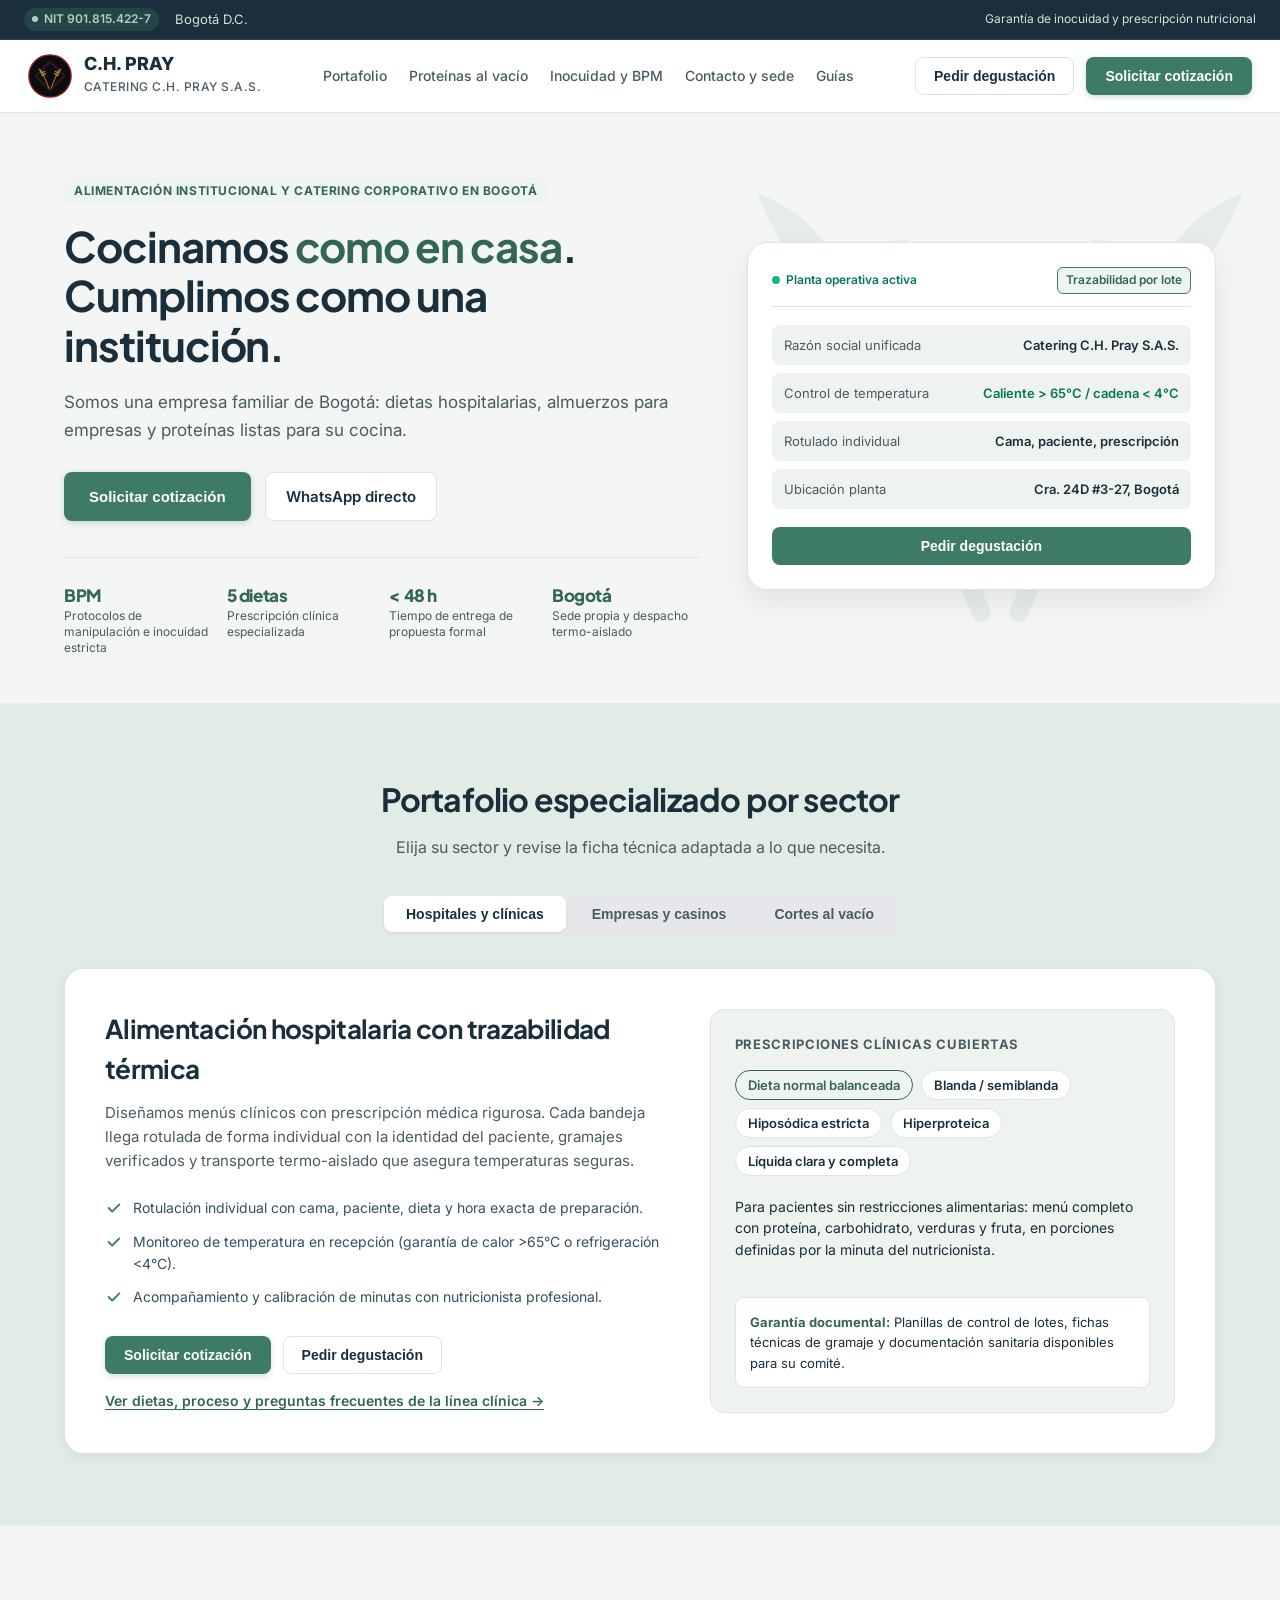
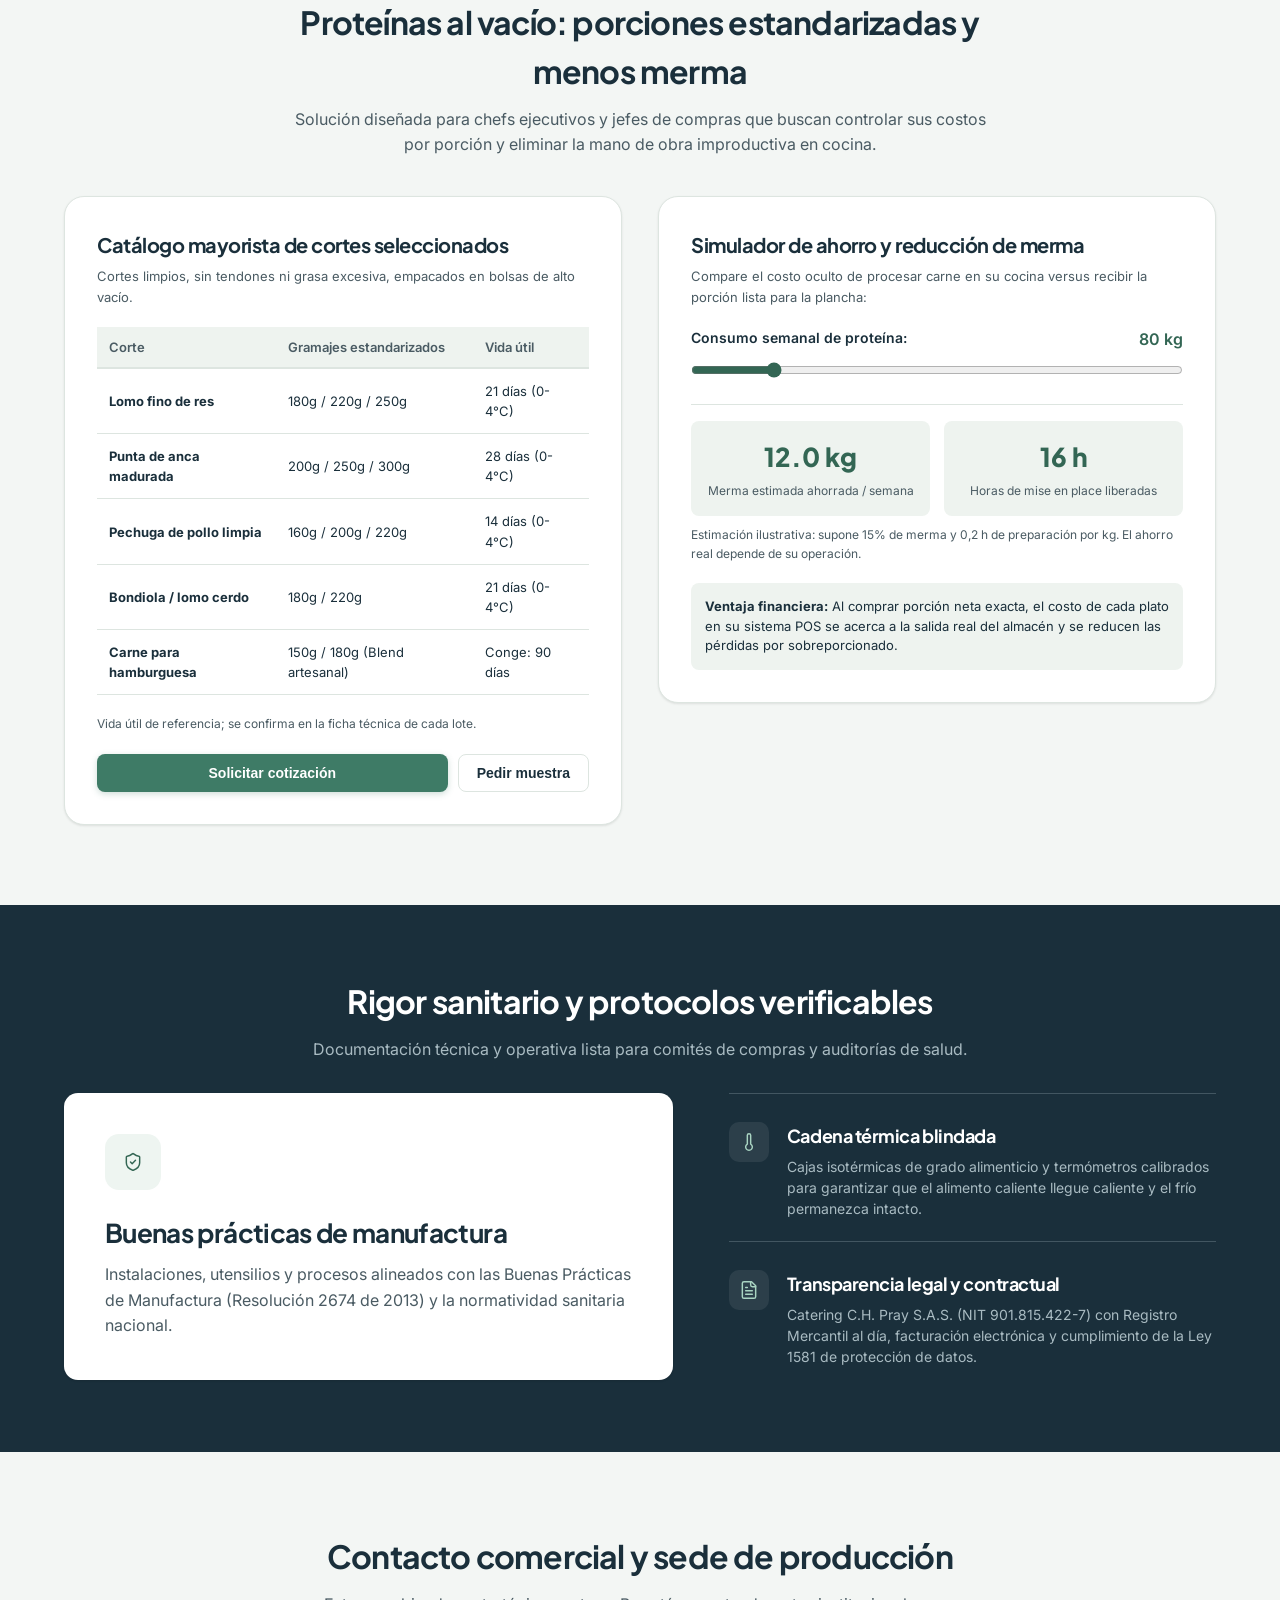
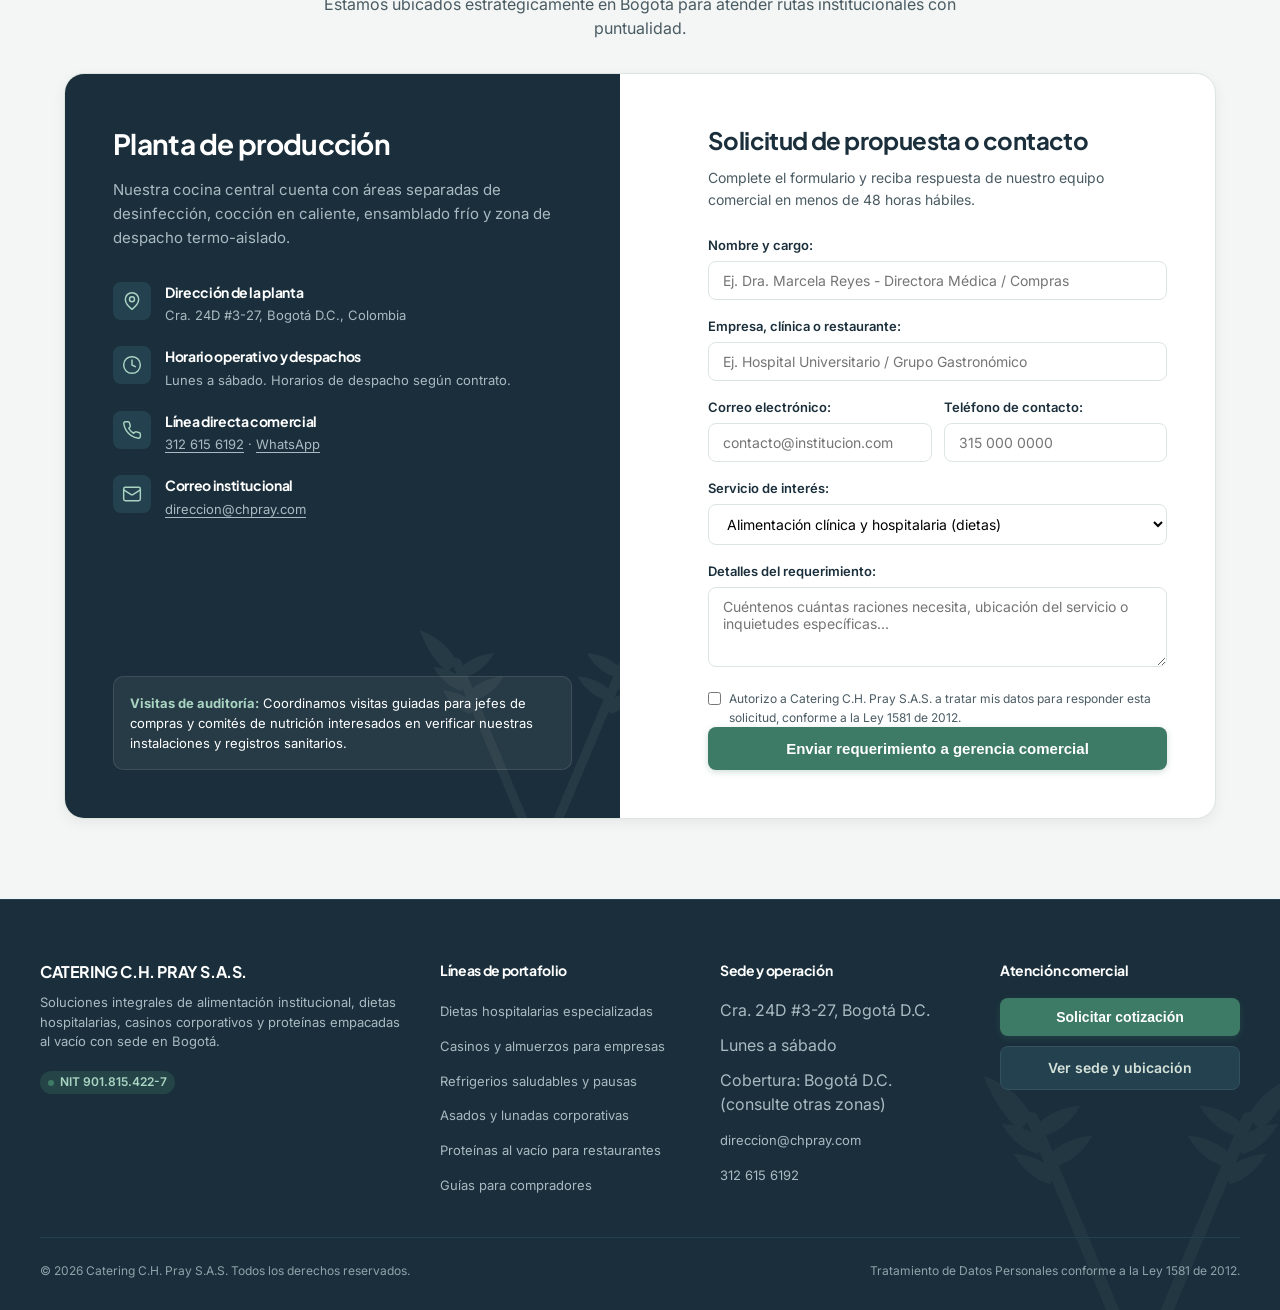
==== commit fbc66927: "Menú en móvil, video solo en escritorio y arreglos de accesibilidad - Botón de menú en ≤900 px (lo c" ====
--- a/index.html
+++ b/index.html
@@ -3,13 +3,13 @@
 <head>
   <meta charset="UTF-8">
   <meta name="viewport" content="width=device-width, initial-scale=1.0">
-  <title>Alimentación Institucional y Catering Corporativo en Bogotá | C.H. Pray</title>
+  <title>Alimentación institucional y catering corporativo en Bogotá | C.H. Pray</title>
   <meta name="description" content="Catering C.H. Pray S.A.S.: dietas hospitalarias, almuerzos y refrigerios para empresas, asados corporativos y proteínas porcionadas al vacío para restaurantes en Bogotá. Solicite su cotización o degustación.">
   <link rel="canonical" href="https://saimonproduce.github.io/propuestachpray/">
   <meta property="og:type" content="website">
   <meta property="og:locale" content="es_CO">
   <meta property="og:site_name" content="Catering C.H. Pray S.A.S.">
-  <meta property="og:title" content="Alimentación Institucional y Catering Corporativo en Bogotá | C.H. Pray">
+  <meta property="og:title" content="Alimentación institucional y catering corporativo en Bogotá | C.H. Pray">
   <meta property="og:description" content="Dietas hospitalarias, catering para empresas y proteínas al vacío para restaurantes en Bogotá.">
   <meta property="og:url" content="https://saimonproduce.github.io/propuestachpray/">
   <meta name="theme-color" content="#1A2F3B">
@@ -39,7 +39,7 @@
   <link rel="preconnect" href="https://fonts.googleapis.com">
   <link rel="preconnect" href="https://fonts.gstatic.com" crossorigin>
   <link href="https://fonts.googleapis.com/css2?family=Plus+Jakarta+Sans:wght@400;500;600;700;800&family=Inter:wght@400;500;600&display=swap" rel="stylesheet">
-  <link rel="stylesheet" href="styles.css?v=32">
+  <link rel="stylesheet" href="styles.css?v=33">
 </head>
 <body class="theme-warm">
 
@@ -120,11 +120,11 @@
             <p>Protocolos de manipulación e inocuidad estricta</p>
           </div>
           <div class="trust-item">
-            <h4>5 Dietas</h4>
+            <h4>5 dietas</h4>
             <p>Prescripción clínica especializada</p>
           </div>
           <div class="trust-item">
-            <h4>&lt; 48h</h4>
+            <h4>&lt; 48&nbsp;h</h4>
             <p>Tiempo de entrega de propuesta formal</p>
           </div>
           <div class="trust-item">
@@ -381,7 +381,7 @@
           </p>
 
           <div class="calc-slider-wrap">
-            <label>
+            <label for="kgSlider">
               <span>Consumo semanal de proteína:</span>
               <span id="kgLabel" style="color: var(--primary-text); font-size: 16px;">80 kg</span>
             </label>
@@ -767,6 +767,6 @@
   </footer>
 
   <!-- SCRIPT -->
-  <script src="app.js?v=14"></script>
+  <script src="app.js?v=15"></script>
 </body>
 </html>
--- a/styles.css
+++ b/styles.css
@@ -1183,6 +1183,26 @@
     display: none;
   }
 }
+
+/* Menú en móvil: el botón lo crea app.js; despliega los enlaces del nav bajo la cabecera */
+.nav-toggle { display: none; }
+@media (max-width: 900px) {
+  .nav-toggle {
+    display: inline-flex; align-items: center; justify-content: center; flex-shrink: 0;
+    width: 44px; height: 44px; padding: 0; cursor: pointer;
+    border: 1px solid var(--border); border-radius: var(--radius-sm);
+    background: var(--surface); color: var(--text-main);
+  }
+  header.nav-open nav {
+    display: flex; flex-direction: column; align-items: stretch; gap: 0;
+    position: absolute; top: 100%; left: 0; right: 0;
+    padding: 4px 16px 8px; background: var(--surface);
+    border-bottom: 1px solid var(--border); box-shadow: var(--shadow-md);
+  }
+  header.nav-open nav a { padding: 13px 0; font-size: 16px; color: var(--text-main); border-bottom: 1px solid var(--border); }
+  header.nav-open nav a:last-of-type { border-bottom: 0; }
+  header.nav-open .nav-indicator { display: none; }
+}
 @media (max-width: 640px) {
   .top-bar { padding: 6px 16px; justify-content: center; }
   .top-bar > div:last-child, .brand-sub { display: none; }
@@ -1891,7 +1911,7 @@
   .has-journey main > .hero,
   .has-journey main > section:not(.band-sage):not(.band-navy):not(.hero) { background-color: rgba(243, 246, 244, 0.78); }
   .has-journey main > section.band-sage { background-color: rgba(225, 236, 230, 0.78); }
-  .has-journey main > section.band-navy { background-color: rgba(26, 47, 59, 0.82); }
+  .has-journey main > section.band-navy { background-color: rgba(26, 47, 59, 0.92); }
   .has-journey main > section:not(.band-sage):not(.band-navy):not(.hero) { padding-top: 32px; padding-bottom: 32px; }
 }
 
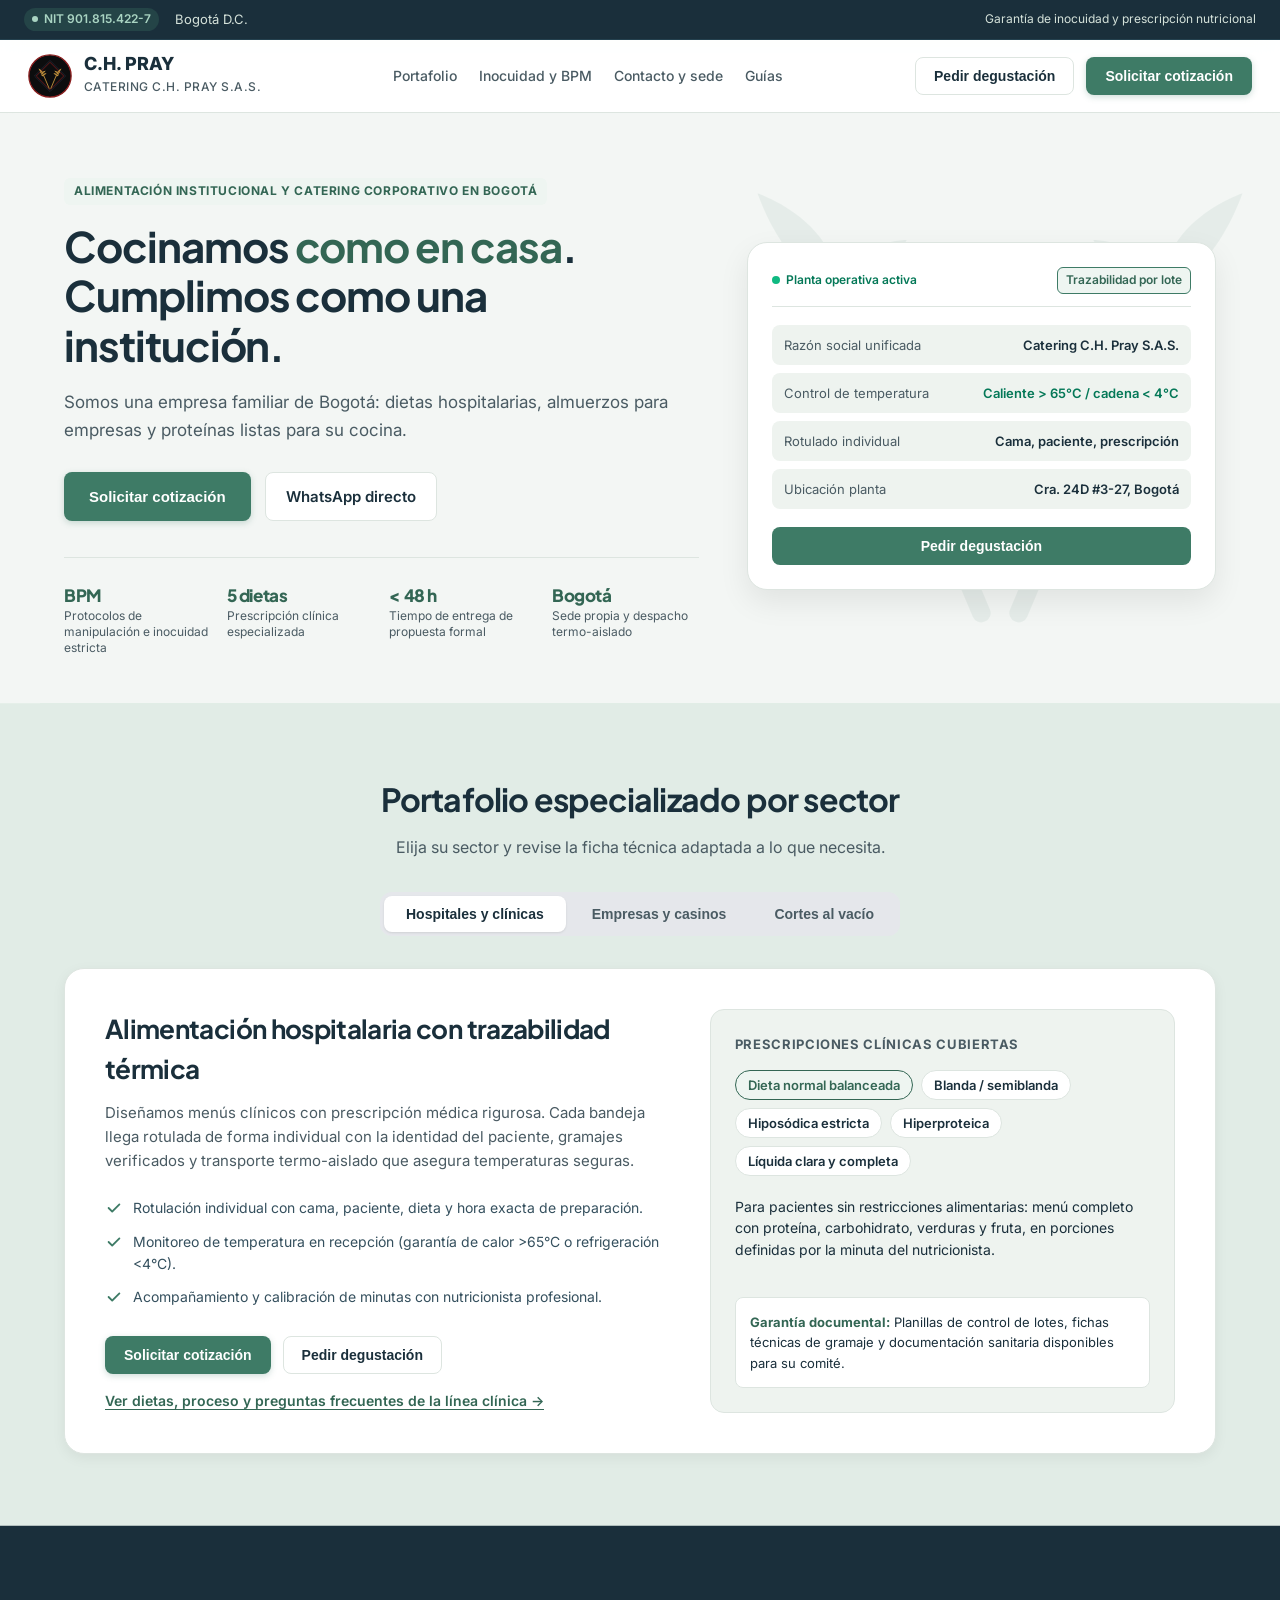
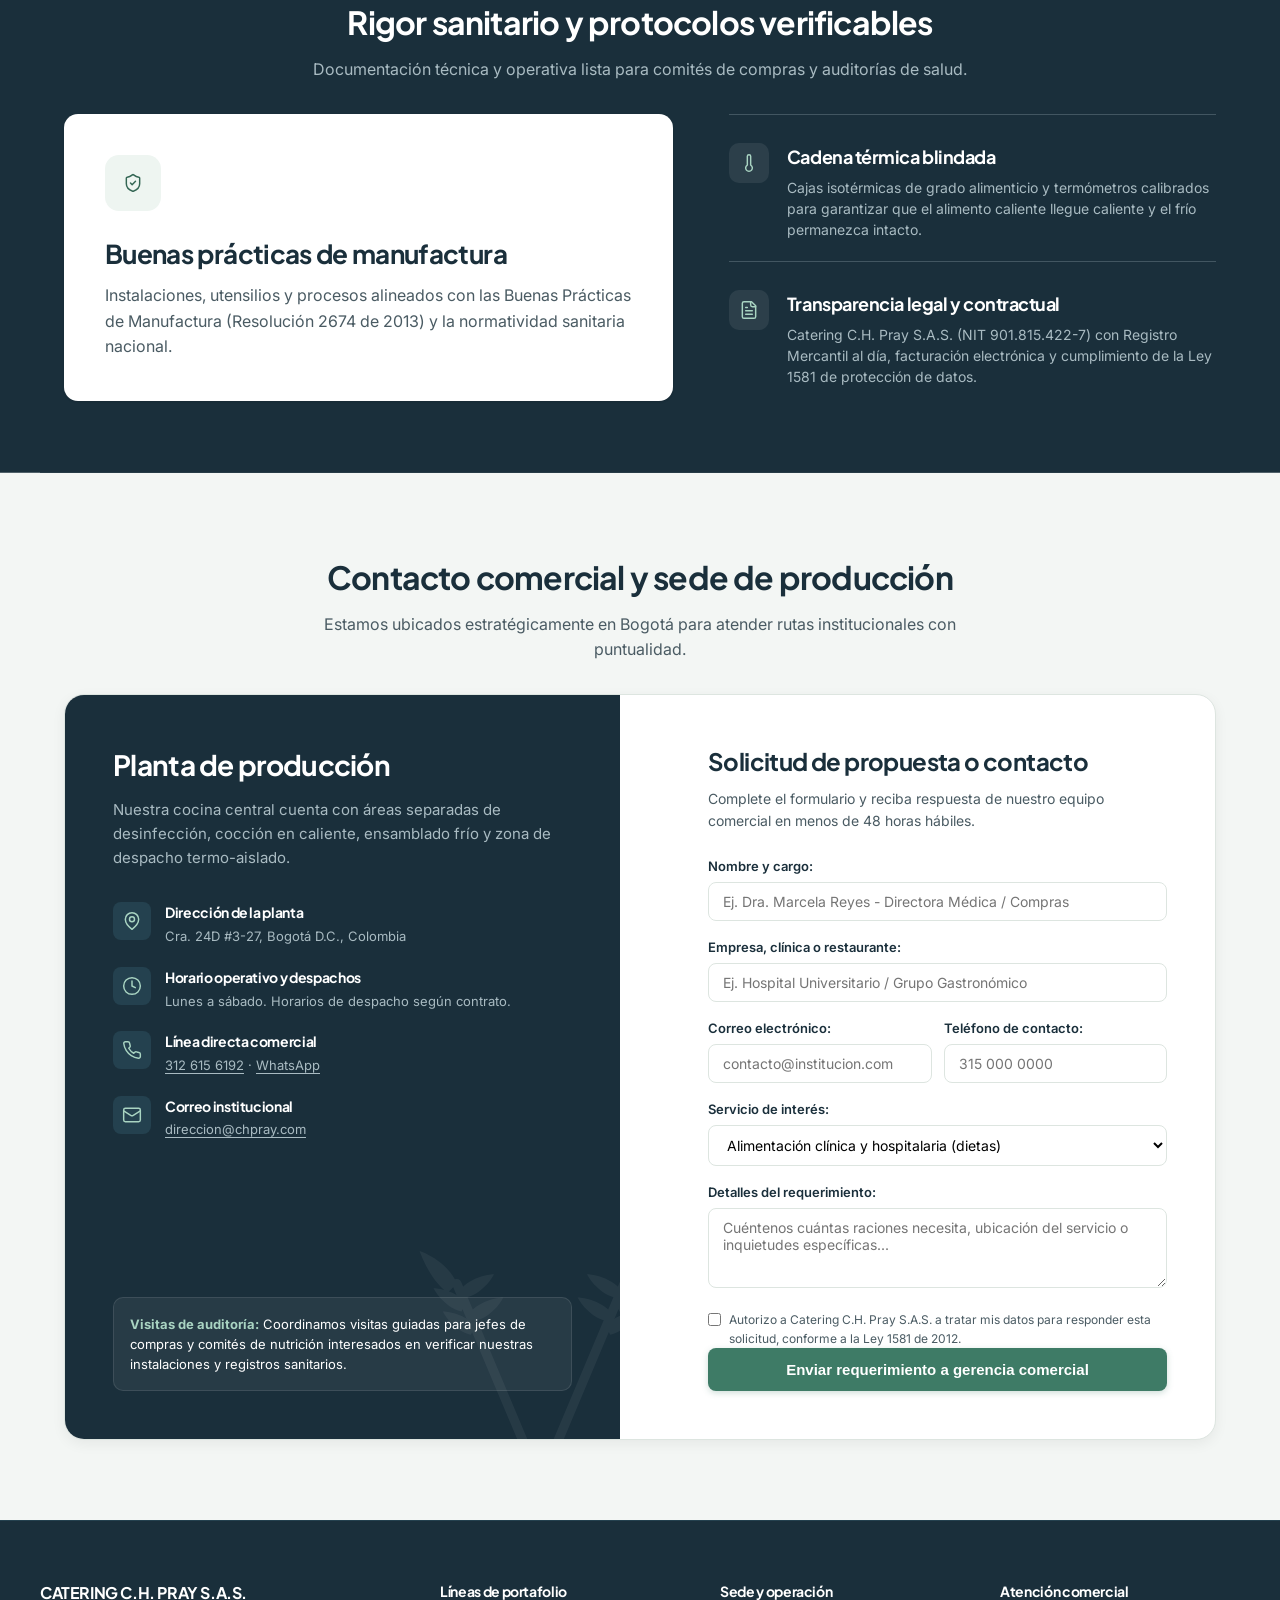
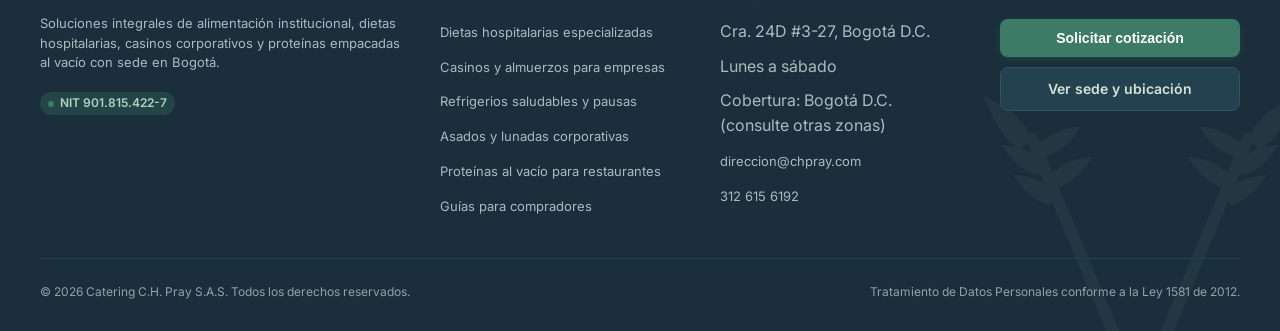
==== commit 07ef38fb: "Inicio: proteínas solo en su página y botón Pedir muestra en catering corporativo - Se quita del ini" ====
--- a/index.html
+++ b/index.html
@@ -14,6 +14,7 @@
   <meta property="og:url" content="https://saimonproduce.github.io/propuestachpray/">
   <meta name="theme-color" content="#1A2F3B">
   <link rel="icon" href="data:image/svg+xml,%3Csvg xmlns='http://www.w3.org/2000/svg' viewBox='0 0 100 100'%3E%3Crect width='100' height='100' rx='20' fill='%231A2F3B'/%3E%3Ctext x='50' y='66' font-size='46' font-family='Arial' font-weight='700' fill='%23F7F9F6' text-anchor='middle'%3ECH%3C/text%3E%3C/svg%3E">
+  <link rel="apple-touch-icon" href="apple-touch-icon.png">
   <script type="application/ld+json">
   {
     "@context": "https://schema.org",
@@ -39,9 +40,10 @@
   <link rel="preconnect" href="https://fonts.googleapis.com">
   <link rel="preconnect" href="https://fonts.gstatic.com" crossorigin>
   <link href="https://fonts.googleapis.com/css2?family=Plus+Jakarta+Sans:wght@400;500;600;700;800&family=Inter:wght@400;500;600&display=swap" rel="stylesheet">
-  <link rel="stylesheet" href="styles.css?v=33">
+  <link rel="stylesheet" href="styles.css?v=35">
 </head>
 <body class="theme-warm">
+  <a class="skip-link" href="#main-content">Saltar al contenido</a>
 
   <!-- BARRA DE CONFIANZA -->
   <div class="top-bar">
@@ -82,7 +84,6 @@
 
     <nav>
       <a href="#soluciones">Portafolio</a>
-      <a href="#vacío">Proteínas al vacío</a>
       <a href="#inocuidad">Inocuidad y BPM</a>
       <a href="#contacto">Contacto y sede</a>
       <a href="guias/">Guías</a>
@@ -95,7 +96,7 @@
     </div>
   </header>
 
-  <main>
+  <main id="main-content">
     <!-- HERO -->
     <section class="hero">
       <div>
@@ -247,7 +248,7 @@
             </ul>
             <div style="display: flex; gap: 12px;">
               <button class="btn btn-primary" onclick="openQuoteModal('corporativo')">Solicitar cotización</button>
-              <button class="btn btn-secondary" onclick="openQuoteModal('evento')">Solicitar cotización</button>
+              <button class="btn btn-secondary" onclick="openQuoteModal('muestra_corporativo')">Pedir muestra</button>
             </div>
             <a href="catering-corporativo/" style="display: inline-block; margin-top: 16px; font-size: 14px; font-weight: 600; color: var(--primary-text); text-underline-offset: 3px;">Ver modalidades, proceso y preguntas frecuentes del catering corporativo →</a>
           </div>
@@ -291,10 +292,9 @@
               </li>
             </ul>
             <div style="display: flex; gap: 12px;">
-              <a href="#vacío" class="btn btn-primary">Ver catálogo completo y simulador</a>
+              <a href="proteinas-al-vacio/" class="btn btn-primary">Ver catálogo y simulador</a>
               <button class="btn btn-secondary" onclick="openQuoteModal('muestra_carne')">Pedir muestra</button>
             </div>
-            <a href="proteinas-al-vacio/" style="display: inline-block; margin-top: 16px; font-size: 14px; font-weight: 600; color: var(--primary-text); text-underline-offset: 3px;">Ver catálogo, proceso y preguntas frecuentes de proteínas al vacío →</a>
           </div>
 
           <div class="panel-display-card">
@@ -309,99 +309,6 @@
             <div style="background: #FFFFFF; border: 1px solid var(--border); border-radius: 8px; padding: 14px; font-size: 13px;">
               <strong style="color: var(--primary-text);">Entrega en frío:</strong> Despacho programado con registro de temperatura en transporte.
             </div>
-          </div>
-        </div>
-      </div>
-    </section>
-
-    <!-- APARTADO ESPECÍFICO 1: PROTEÍNAS AL VACÍO -->
-    <section class="proteins-section" id="vacío">
-      <div class="section-title-wrap">
-        <h2>Proteínas al vacío: porciones estandarizadas y menos merma</h2>
-        <p>Solución diseñada para chefs ejecutivos y jefes de compras que buscan controlar sus costos por porción y eliminar la mano de obra improductiva en cocina.</p>
-      </div>
-
-      <div class="proteins-grid">
-        <!-- Catálogo de Cortes -->
-        <div class="catalog-card">
-          <h3 style="font-size: 20px; margin-bottom: 6px;">Catálogo mayorista de cortes seleccionados</h3>
-          <p style="font-size: 13px; color: var(--text-muted); margin-bottom: 16px;">
-            Cortes limpios, sin tendones ni grasa excesiva, empacados en bolsas de alto vacío. <!-- TODO: confirmar con documento de la empresa (Fase 0) -->
-          </p>
-
-          <table class="catalog-table">
-            <thead>
-              <tr>
-                <th>Corte</th>
-                <th>Gramajes estandarizados</th>
-                <th>Vida útil</th>
-              </tr>
-            </thead>
-            <tbody>
-              <tr>
-                <td><strong>Lomo fino de res</strong></td>
-                <td>180g / 220g / 250g</td>
-                <td>21 días (0-4°C)</td>
-              </tr>
-              <tr>
-                <td><strong>Punta de anca madurada</strong></td>
-                <td>200g / 250g / 300g</td>
-                <td>28 días (0-4°C)</td>
-              </tr>
-              <tr>
-                <td><strong>Pechuga de pollo limpia</strong></td>
-                <td>160g / 200g / 220g</td>
-                <td>14 días (0-4°C)</td>
-              </tr>
-              <tr>
-                <td><strong>Bondiola / lomo cerdo</strong></td>
-                <td>180g / 220g</td>
-                <td>21 días (0-4°C)</td>
-              </tr>
-              <tr>
-                <td><strong>Carne para hamburguesa</strong></td>
-                <td>150g / 180g (Blend artesanal)</td>
-                <td>Conge: 90 días</td>
-              </tr>
-            </tbody>
-          </table>
-          <p style="font-size: 12px; color: var(--text-muted); margin-top: 8px;">Vida útil de referencia; se confirma en la ficha técnica de cada lote.</p> <!-- TODO: confirmar con documento de la empresa (Fase 0) -->
-
-          <div style="display: flex; gap: 10px; margin-top: 20px;">
-            <button class="btn btn-primary" style="flex: 1;" onclick="openQuoteModal('vacío')">Solicitar cotización</button>
-            <button class="btn btn-secondary" onclick="openQuoteModal('muestra_carne')">Pedir muestra</button>
-          </div>
-        </div>
-
-        <!-- Calculadora de Rendimiento y Ahorro -->
-        <div class="calc-box">
-          <h3 style="font-size: 20px; margin-bottom: 6px;">Simulador de ahorro y reducción de merma</h3>
-          <p style="font-size: 13px; color: var(--text-muted); margin-bottom: 20px;">
-            Compare el costo oculto de procesar carne en su cocina versus recibir la porción lista para la plancha:
-          </p>
-
-          <div class="calc-slider-wrap">
-            <label for="kgSlider">
-              <span>Consumo semanal de proteína:</span>
-              <span id="kgLabel" style="color: var(--primary-text); font-size: 16px;">80 kg</span>
-            </label>
-            <input type="range" min="20" max="400" step="10" value="80" class="calc-slider" id="kgSlider" oninput="calculateSavings(this.value)">
-          </div>
-
-          <div class="calc-results">
-            <div class="calc-metric">
-              <div class="calc-metric-num" id="mermaKg">12.0 kg</div>
-              <div class="calc-metric-lbl">Merma estimada ahorrada / semana</div>
-            </div>
-            <div class="calc-metric">
-              <div class="calc-metric-num" id="horasAhorro">16 h</div>
-              <div class="calc-metric-lbl">Horas de mise en place liberadas</div>
-            </div>
-          </div>
-          <p style="font-size: 12px; color: var(--text-muted); margin-top: 10px;">Estimación ilustrativa: supone 15% de merma y 0,2 h de preparación por kg. El ahorro real depende de su operación.</p>
-
-          <div style="margin-top: 20px; padding: 14px; background: var(--surface-subtle); border-radius: 8px; font-size: 13px; line-height: 1.5;">
-            <strong>Ventaja financiera:</strong> Al comprar porción neta exacta, el costo de cada plato en su sistema POS se acerca a la salida real del almacén y se reducen las pérdidas por sobreporcionado.
           </div>
         </div>
       </div>
@@ -767,6 +674,6 @@
   </footer>
 
   <!-- SCRIPT -->
-  <script src="app.js?v=15"></script>
+  <script src="app.js?v=16"></script>
 </body>
 </html>
--- a/styles.css
+++ b/styles.css
@@ -152,6 +152,15 @@
   letter-spacing: 0.04em;
 }
 
+/* Enlace para saltar al contenido: oculto hasta que el teclado lo enfoca */
+.skip-link {
+  position: absolute; left: 16px; top: -100px; z-index: 100;
+  padding: 10px 16px; border-radius: var(--radius-sm);
+  background: var(--surface); color: var(--text-main);
+  font-size: 14px; font-weight: 600; text-decoration: none; box-shadow: var(--shadow-md);
+}
+.skip-link:focus, .skip-link:focus-visible { top: 12px; outline: 2px solid var(--primary); outline-offset: 2px; }
+
 nav {
   position: relative;
   display: flex;
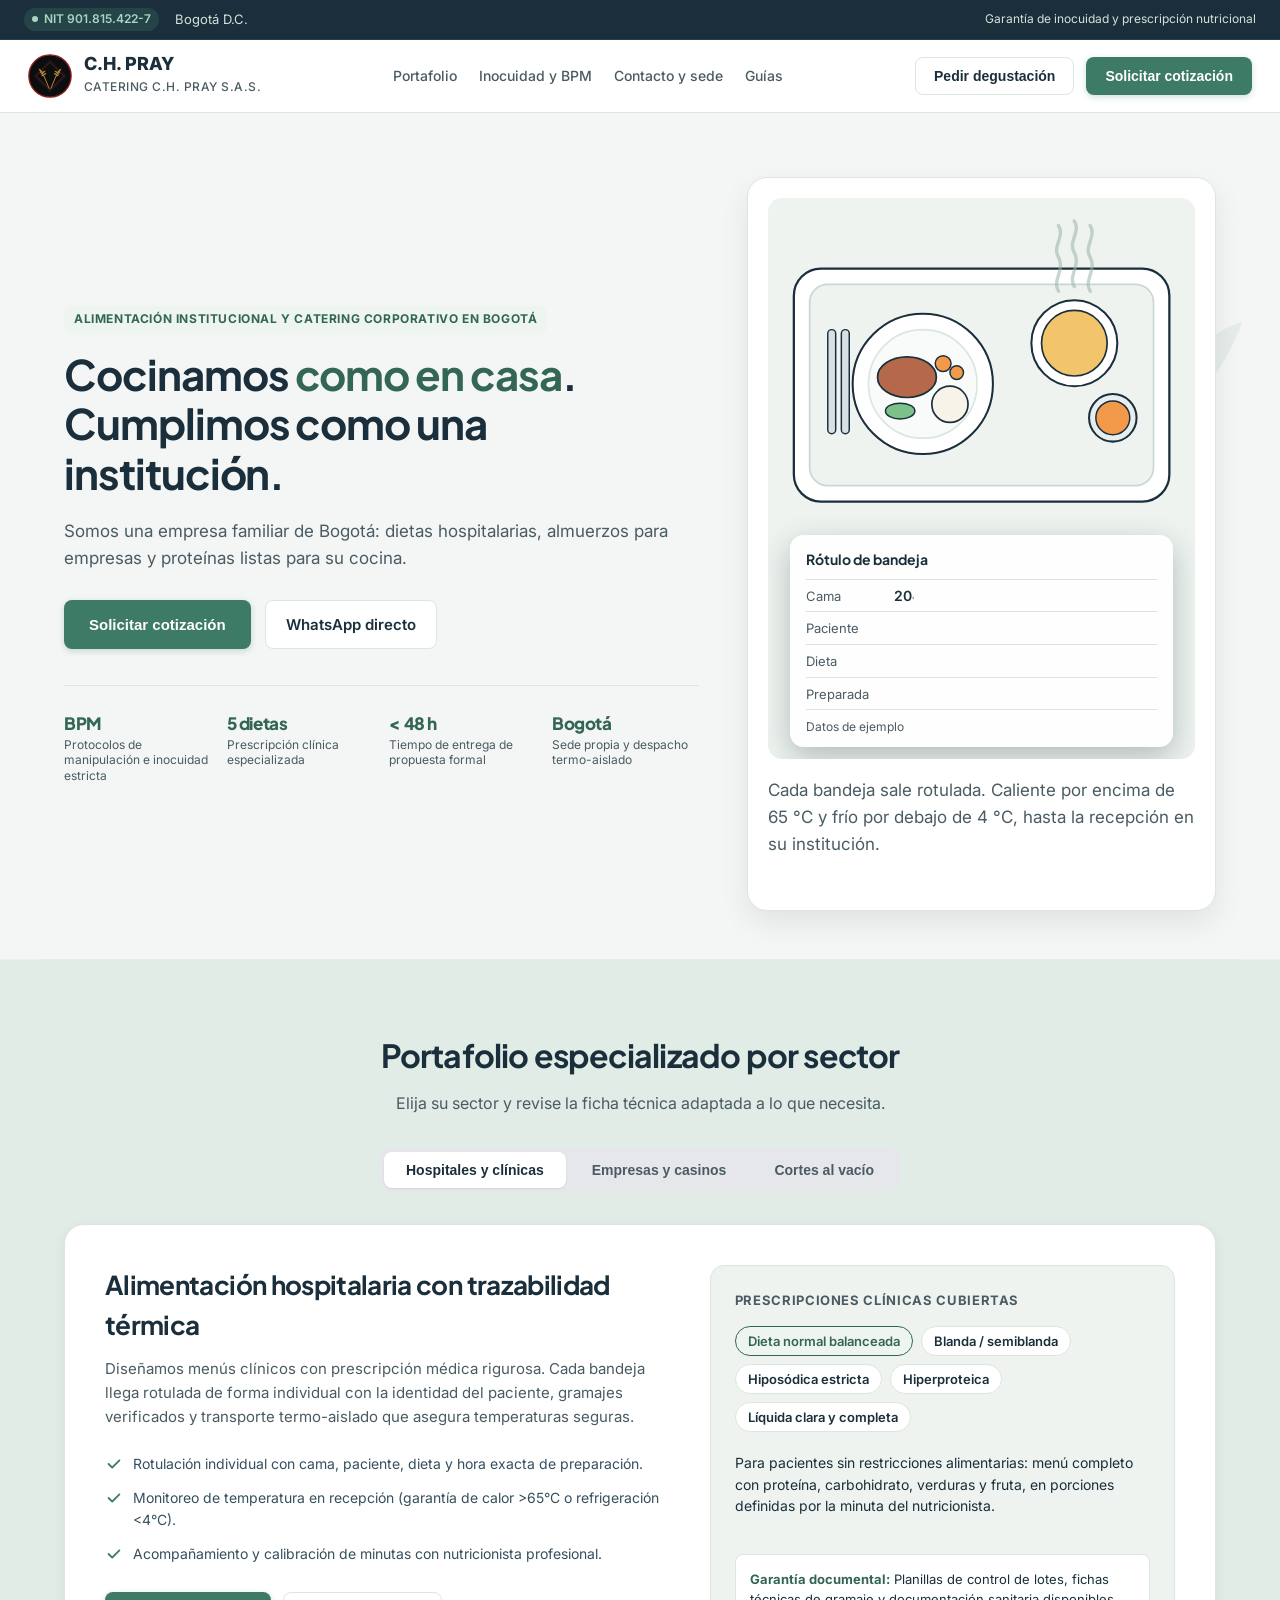
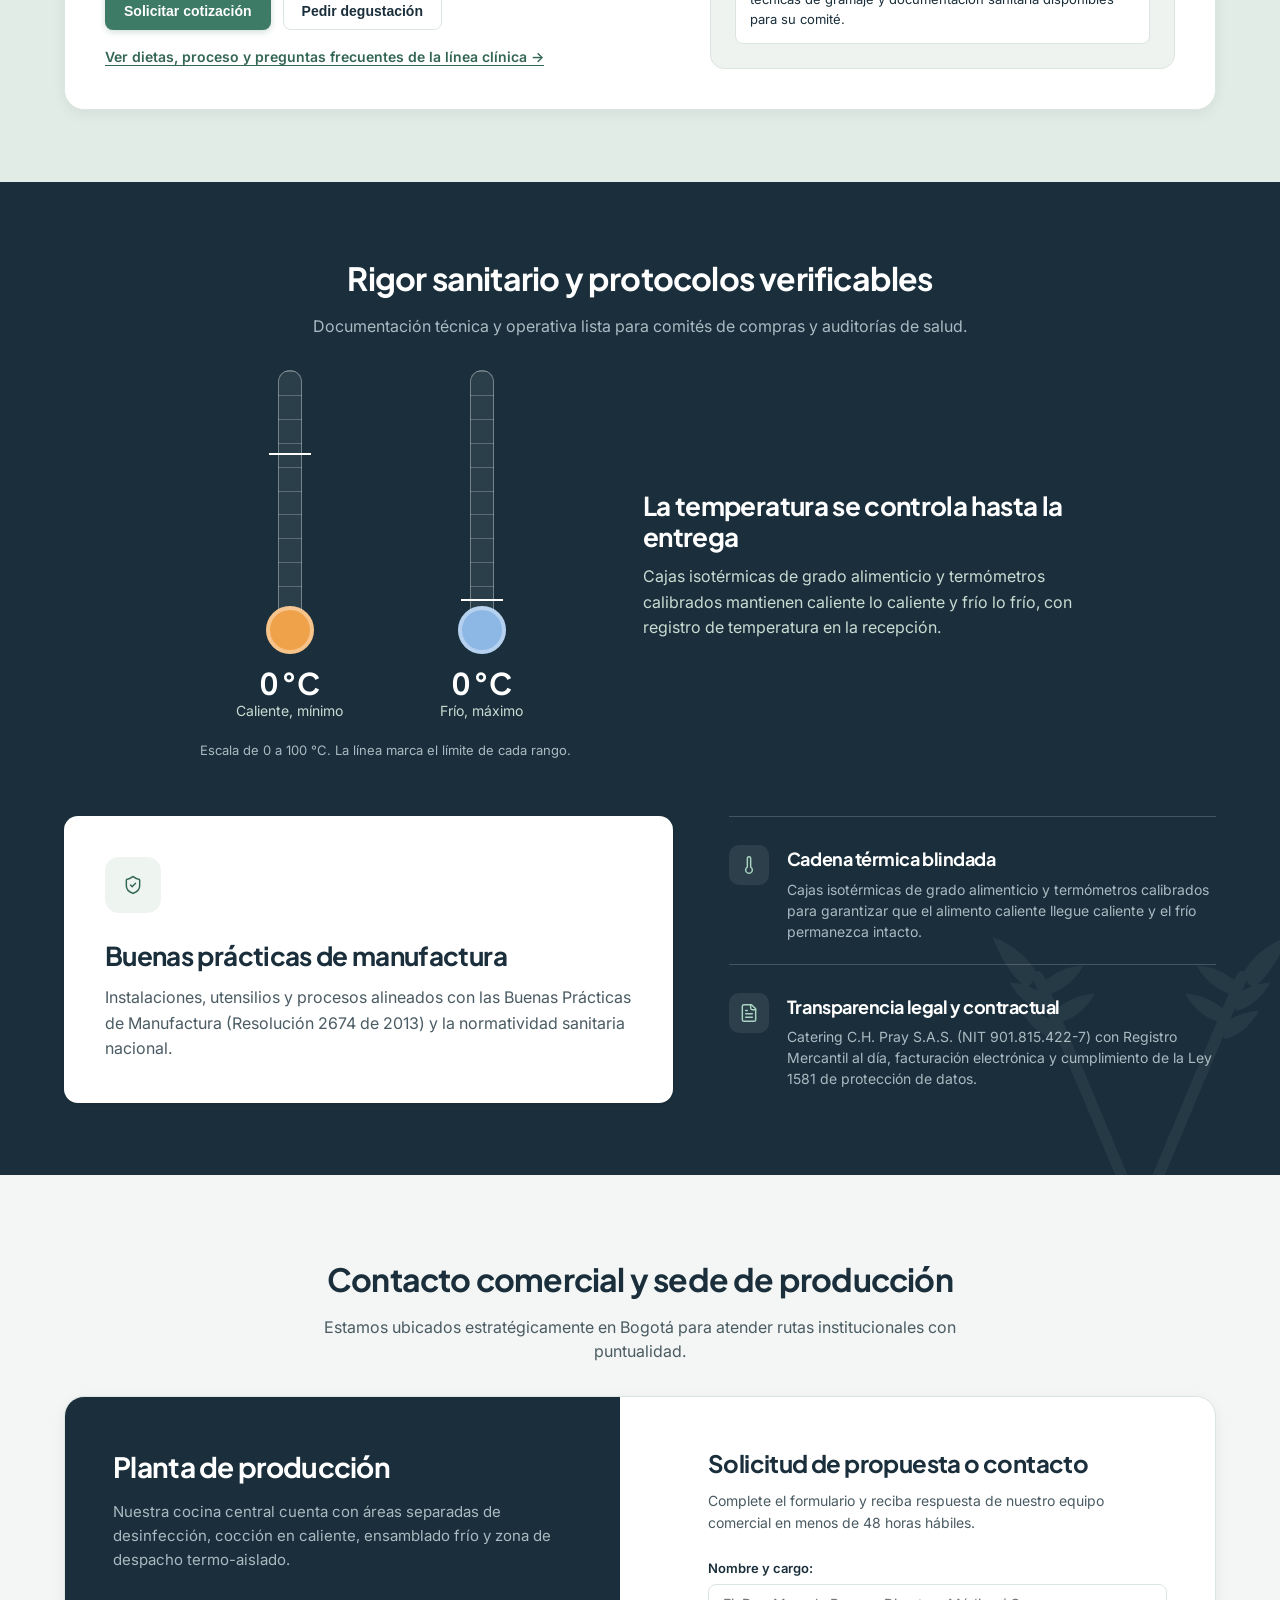
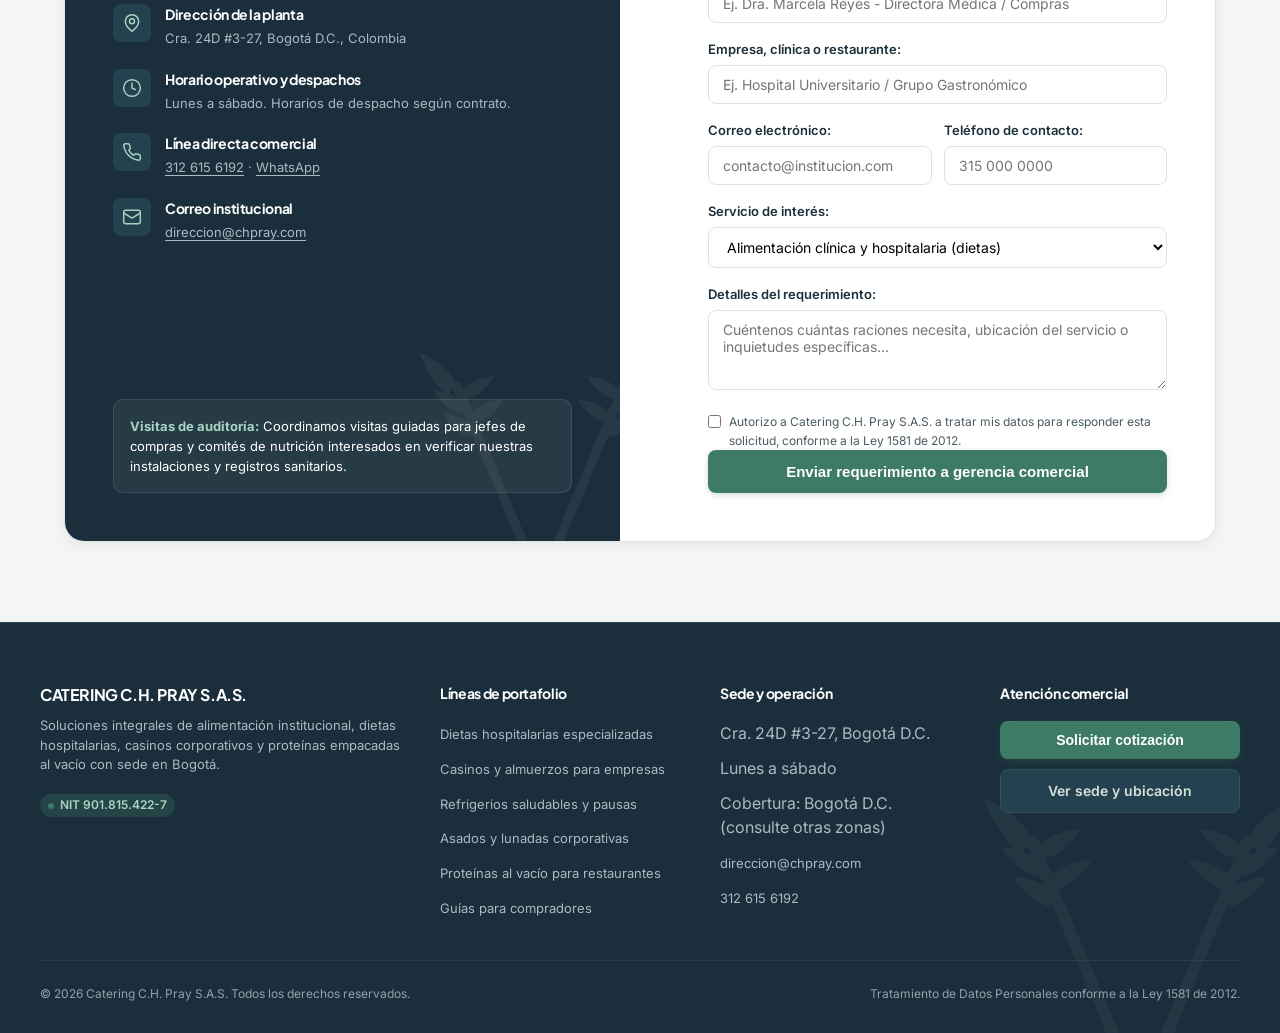
==== commit 844be8eb: "Inicio con cocina en corte: bandeja rotulada, logo animado, termómetros y transición - Inicio: bande" ====
--- a/index.html
+++ b/index.html
@@ -40,9 +40,30 @@
   <link rel="preconnect" href="https://fonts.googleapis.com">
   <link rel="preconnect" href="https://fonts.gstatic.com" crossorigin>
   <link href="https://fonts.googleapis.com/css2?family=Plus+Jakarta+Sans:wght@400;500;600;700;800&family=Inter:wght@400;500;600&display=swap" rel="stylesheet">
-  <link rel="stylesheet" href="styles.css?v=35">
+  <link rel="stylesheet" href="styles.css?v=42">
 </head>
 <body class="theme-warm">
+  <script>(function(){try{if(matchMedia("(prefers-reduced-motion: reduce)").matches)return;document.documentElement.classList.add("intro-on");var fin=function(){var e=document.getElementById("intro");if(e)e.remove();};document.addEventListener("click",fin,{once:true});setTimeout(fin,900);}catch(e){}})();</script>
+  <div class="intro" id="intro" aria-hidden="true">
+    <svg class="intro-logo" viewBox="0 0 100 100" fill="none" xmlns="http://www.w3.org/2000/svg">
+        <circle class="logo-ring" cx="50" cy="50" r="48" fill="#0C0D0E" stroke="#8B1E1E" stroke-width="3"/>
+        <rect class="logo-rombo" x="25" y="25" width="50" height="50" transform="rotate(45 50 50)" stroke="#1F2430" stroke-width="2" fill="none"/>
+        <rect class="logo-rombo" x="28" y="28" width="44" height="44" transform="rotate(45 50 50)" stroke="#8B1E1E" stroke-width="1.5" fill="none"/>
+        <g class="logo-espiga"><path class="logo-tallo" d="M48 78 L32 40" stroke="#C8963E" stroke-width="2" stroke-linecap="round"/>
+        <path class="logo-hoja" style="--i:1" d="M32 40 C30 35 24 33 24 33 C24 33 26 39 30 42 Z" fill="#C8963E"/>
+        <path class="logo-hoja" style="--i:2" d="M34 44 C31 41 27 41 27 41 C27 41 29 45 33 46 Z" fill="#C8963E"/>
+        <path class="logo-hoja" style="--i:3" d="M36 49 C33 46 29 46 29 46 C29 46 31 50 35 51 Z" fill="#C8963E"/>
+        <path class="logo-hoja" style="--i:4" d="M33 41 C36 38 40 38 40 38 C40 38 38 42 34 43 Z" fill="#C8963E"/>
+        <path class="logo-hoja" style="--i:5" d="M35 46 C38 43 42 43 42 43 C42 43 40 47 36 48 Z" fill="#C8963E"/>
+        <path class="logo-tallo" d="M52 78 L68 40" stroke="#C8963E" stroke-width="2" stroke-linecap="round"/>
+        <path class="logo-hoja" style="--i:6" d="M68 40 C70 35 76 33 76 33 C76 33 74 39 70 42 Z" fill="#C8963E"/>
+        <path class="logo-hoja" style="--i:7" d="M66 44 C69 41 73 41 73 41 C73 41 71 45 67 46 Z" fill="#C8963E"/>
+        <path class="logo-hoja" style="--i:8" d="M64 49 C67 46 71 46 71 46 C71 46 69 50 65 51 Z" fill="#C8963E"/>
+        <path class="logo-hoja" style="--i:9" d="M67 41 C64 38 60 38 60 38 C60 38 62 42 66 43 Z" fill="#C8963E"/>
+        <path class="logo-hoja" style="--i:10" d="M65 46 C62 43 58 43 58 43 C58 43 60 47 64 48 Z" fill="#C8963E"/>
+      </g>
+      </svg>
+  </div>
   <a class="skip-link" href="#main-content">Saltar al contenido</a>
 
   <!-- BARRA DE CONFIANZA -->
@@ -59,22 +80,23 @@
   <!-- HEADER -->
   <header>
     <a href="#" class="brand-wrap">
-      <svg class="brand-logo-svg" viewBox="0 0 100 100" fill="none" xmlns="http://www.w3.org/2000/svg">
-        <circle cx="50" cy="50" r="48" fill="#0C0D0E" stroke="#8B1E1E" stroke-width="3"/>
-        <rect x="25" y="25" width="50" height="50" transform="rotate(45 50 50)" stroke="#1F2430" stroke-width="2" fill="none"/>
-        <rect x="28" y="28" width="44" height="44" transform="rotate(45 50 50)" stroke="#8B1E1E" stroke-width="1.5" fill="none"/>
-        <path d="M48 78 L32 40" stroke="#C8963E" stroke-width="2" stroke-linecap="round"/>
-        <path d="M32 40 C30 35 24 33 24 33 C24 33 26 39 30 42 Z" fill="#C8963E"/>
-        <path d="M34 44 C31 41 27 41 27 41 C27 41 29 45 33 46 Z" fill="#C8963E"/>
-        <path d="M36 49 C33 46 29 46 29 46 C29 46 31 50 35 51 Z" fill="#C8963E"/>
-        <path d="M33 41 C36 38 40 38 40 38 C40 38 38 42 34 43 Z" fill="#C8963E"/>
-        <path d="M35 46 C38 43 42 43 42 43 C42 43 40 47 36 48 Z" fill="#C8963E"/>
-        <path d="M52 78 L68 40" stroke="#C8963E" stroke-width="2" stroke-linecap="round"/>
-        <path d="M68 40 C70 35 76 33 76 33 C76 33 74 39 70 42 Z" fill="#C8963E"/>
-        <path d="M66 44 C69 41 73 41 73 41 C73 41 71 45 67 46 Z" fill="#C8963E"/>
-        <path d="M64 49 C67 46 71 46 71 46 C71 46 69 50 65 51 Z" fill="#C8963E"/>
-        <path d="M67 41 C64 38 60 38 60 38 C60 38 62 42 66 43 Z" fill="#C8963E"/>
-        <path d="M65 46 C62 43 58 43 58 43 C58 43 60 47 64 48 Z" fill="#C8963E"/>
+      <svg class="brand-logo-svg logo-anim" viewBox="0 0 100 100" fill="none" xmlns="http://www.w3.org/2000/svg">
+        <circle class="logo-ring" cx="50" cy="50" r="48" fill="#0C0D0E" stroke="#8B1E1E" stroke-width="3"/>
+        <rect class="logo-rombo" x="25" y="25" width="50" height="50" transform="rotate(45 50 50)" stroke="#1F2430" stroke-width="2" fill="none"/>
+        <rect class="logo-rombo" x="28" y="28" width="44" height="44" transform="rotate(45 50 50)" stroke="#8B1E1E" stroke-width="1.5" fill="none"/>
+        <g class="logo-espiga"><path class="logo-tallo" d="M48 78 L32 40" stroke="#C8963E" stroke-width="2" stroke-linecap="round"/>
+        <path class="logo-hoja" style="--i:1" d="M32 40 C30 35 24 33 24 33 C24 33 26 39 30 42 Z" fill="#C8963E"/>
+        <path class="logo-hoja" style="--i:2" d="M34 44 C31 41 27 41 27 41 C27 41 29 45 33 46 Z" fill="#C8963E"/>
+        <path class="logo-hoja" style="--i:3" d="M36 49 C33 46 29 46 29 46 C29 46 31 50 35 51 Z" fill="#C8963E"/>
+        <path class="logo-hoja" style="--i:4" d="M33 41 C36 38 40 38 40 38 C40 38 38 42 34 43 Z" fill="#C8963E"/>
+        <path class="logo-hoja" style="--i:5" d="M35 46 C38 43 42 43 42 43 C42 43 40 47 36 48 Z" fill="#C8963E"/>
+        <path class="logo-tallo" d="M52 78 L68 40" stroke="#C8963E" stroke-width="2" stroke-linecap="round"/>
+        <path class="logo-hoja" style="--i:6" d="M68 40 C70 35 76 33 76 33 C76 33 74 39 70 42 Z" fill="#C8963E"/>
+        <path class="logo-hoja" style="--i:7" d="M66 44 C69 41 73 41 73 41 C73 41 71 45 67 46 Z" fill="#C8963E"/>
+        <path class="logo-hoja" style="--i:8" d="M64 49 C67 46 71 46 71 46 C71 46 69 50 65 51 Z" fill="#C8963E"/>
+        <path class="logo-hoja" style="--i:9" d="M67 41 C64 38 60 38 60 38 C60 38 62 42 66 43 Z" fill="#C8963E"/>
+        <path class="logo-hoja" style="--i:10" d="M65 46 C62 43 58 43 58 43 C58 43 60 47 64 48 Z" fill="#C8963E"/>
+      </g>
       </svg>
       <div>
         <span class="brand-title">C.H. PRAY</span>
@@ -135,30 +157,42 @@
         </div>
       </div>
 
-      <div class="hero-card">
-        <div class="hero-card-header">
-          <span class="dot-badge">Planta operativa activa</span>
-          <span class="badge-gold-outline">Trazabilidad por lote</span>
-        </div>
-        <div class="info-row">
-          <span>Razón social unificada</span>
-          <span>Catering C.H. Pray S.A.S.</span>
-        </div>
-        <div class="info-row">
-          <span>Control de temperatura</span>
-          <span style="color: #047857;">Caliente &gt; 65°C / cadena &lt; 4°C</span>
-        </div>
-        <div class="info-row">
-          <span>Rotulado individual</span>
-          <span>Cama, paciente, prescripción</span>
-        </div>
-        <div class="info-row">
-          <span>Ubicación planta</span>
-          <span>Cra. 24D #3-27, Bogotá</span>
-        </div>
-        <button class="btn btn-gold" style="width: 100%; margin-top: 10px;" onclick="openQuoteModal('degustacion')">
-          Pedir degustación
-        </button>
+      <div class="hero-card hero-bandeja">
+        <figure class="tray-figure tray-hero" id="trayFigure">
+          <svg class="bandeja-svg" viewBox="0 -30 360 280" role="img" aria-label="Ilustración de una bandeja hospitalaria con plato, sopa y vaso de jugo">
+            <rect x="14" y="20" width="332" height="206" rx="24" fill="#FFFFFF" stroke="#1A2F3B" stroke-width="2"/>
+            <rect x="28" y="34" width="304" height="178" rx="16" fill="#EEF3EF" stroke="#CBD8D1" stroke-width="1.5"/>
+            <rect x="44" y="74" width="7" height="92" rx="3.5" fill="#D7E0E3" stroke="#1A2F3B" stroke-width="1.3"/>
+            <rect x="56" y="74" width="7" height="92" rx="3.5" fill="#D7E0E3" stroke="#1A2F3B" stroke-width="1.3"/>
+            <circle cx="128" cy="122" r="62" fill="#FFFFFF" stroke="#1A2F3B" stroke-width="1.8"/>
+            <circle cx="128" cy="122" r="48" fill="#F8FBFA" stroke="#DDE5E0" stroke-width="1.5"/>
+            <ellipse cx="114" cy="116" rx="26" ry="18" fill="#B5694A" stroke="#1A2F3B" stroke-width="1.5"/>
+            <circle cx="152" cy="140" r="16" fill="#F7F3E8" stroke="#1A2F3B" stroke-width="1.5"/>
+            <ellipse cx="108" cy="146" rx="13" ry="7" fill="#7CC08A" stroke="#1A2F3B" stroke-width="1.3"/>
+            <circle cx="146" cy="104" r="7" fill="#F29A4A" stroke="#1A2F3B" stroke-width="1.3"/>
+            <circle cx="158" cy="112" r="6" fill="#F29A4A" stroke="#1A2F3B" stroke-width="1.3"/>
+            <circle cx="262" cy="86" r="38" fill="#FFFFFF" stroke="#1A2F3B" stroke-width="1.8"/>
+            <circle cx="262" cy="86" r="29" fill="#F2C46B" stroke="#1A2F3B" stroke-width="1.5"/>
+            <circle cx="296" cy="152" r="21" fill="#E8EEF0" stroke="#1A2F3B" stroke-width="1.8"/>
+            <circle cx="296" cy="152" r="15" fill="#F29A4A" stroke="#1A2F3B" stroke-width="1.3"/>
+            <g class="vapor" aria-hidden="true">
+              <path d="M248 40 C242 30 254 22 248 10 C242 0 254 -8 248 -18"/>
+              <path d="M262 36 C256 26 268 18 262 6 C256 -4 268 -12 262 -22"/>
+              <path d="M276 40 C270 30 282 22 276 10 C270 0 282 -8 276 -18"/>
+            </g>
+          </svg>
+          <div class="tray-label" role="group" aria-label="Ejemplo de rótulo de bandeja">
+            <div class="tray-label-title">Rótulo de bandeja</div>
+            <dl>
+              <div class="tray-row"><dt>Cama</dt><dd><span>204-B</span></dd></div>
+              <div class="tray-row"><dt>Paciente</dt><dd><span>Alexander Tovar</span></dd></div>
+              <div class="tray-row"><dt>Dieta</dt><dd><span>Hiposódica estricta</span></dd></div>
+              <div class="tray-row"><dt>Preparada</dt><dd><span>11:40 a.&nbsp;m.</span></dd></div>
+            </dl>
+            <div class="tray-label-note">Datos de ejemplo</div>
+          </div>
+        </figure>
+        <p class="hero-card-nota">Cada bandeja sale rotulada. Caliente por encima de 65&nbsp;°C y frío por debajo de 4&nbsp;°C, hasta la recepción en su institución.</p>
       </div>
     </section>
 
@@ -321,6 +355,28 @@
         <p>Documentación técnica y operativa lista para comités de compras y auditorías de salud.</p>
       </div>
 
+      <div class="thermo-band">
+        <div class="thermo-wrap">
+          <div class="thermo-pair" id="thermoPair" role="img" aria-label="Termómetros en escala de 0 a 100 grados: lo caliente se mantiene por encima de 65 grados y lo frío por debajo de 4 grados">
+            <div class="thermo thermo-hot" data-level="65">
+              <div class="thermo-tube"><div class="thermo-fill"></div><span class="thermo-mark"></span></div>
+              <div class="thermo-bulb"></div>
+              <div class="thermo-read"><strong><span class="thermo-num">65</span>&nbsp;°C</strong><span>Caliente, mínimo</span></div>
+            </div>
+            <div class="thermo thermo-cold" data-level="4">
+              <div class="thermo-tube"><div class="thermo-fill"></div><span class="thermo-mark"></span></div>
+              <div class="thermo-bulb"></div>
+              <div class="thermo-read"><strong><span class="thermo-num">4</span>&nbsp;°C</strong><span>Frío, máximo</span></div>
+            </div>
+          </div>
+          <p class="thermo-note">Escala de 0 a 100&nbsp;°C. La línea marca el límite de cada rango.</p>
+        </div>
+        <div class="thermo-copy">
+          <h3>La temperatura se controla hasta la entrega</h3>
+          <p>Cajas isotérmicas de grado alimenticio y termómetros calibrados mantienen caliente lo caliente y frío lo frío, con registro de temperatura en la recepción.</p>
+        </div>
+      </div>
+
       <div class="matrix-grid matrix-grid--feature">
         <div class="matrix-card">
           <div class="matrix-icon"><svg viewBox="0 0 24 24" aria-hidden="true" focusable="false"><path d="M20 13c0 5-3.5 7.5-7.66 8.95a1 1 0 0 1-.67-.01C7.5 20.5 4 18 4 13V6a1 1 0 0 1 1-1c2 0 4.5-1.2 6.24-2.72a1.17 1.17 0 0 1 1.52 0C14.51 3.81 17 5 19 5a1 1 0 0 1 1 1z"/><path d="m9 12 2 2 4-4"/></svg></div>
@@ -482,143 +538,6 @@
     <svg class="wa-float-arrow" viewBox="0 0 16 16" fill="none" stroke="currentColor" stroke-width="2" stroke-linecap="round" stroke-linejoin="round" aria-hidden="true"><path d="M3 8h10M9 4l4 4-4 4"/></svg>
   </a>
 
-  <div class="modal-overlay" id="quoteModal" onclick="closeModalOnBackdrop(event)">
-    <div class="modal-window">
-      <button class="modal-close-btn" aria-label="Cerrar" onclick="closeQuoteModal()">✕</button>
-      
-      <div class="step-indicator-bar">
-        <div class="step-tick active" id="tick-1"></div>
-        <div class="step-tick" id="tick-2"></div>
-        <div class="step-tick" id="tick-3"></div>
-      </div>
-
-      <!-- PASO 1 -->
-      <div class="wizard-step active" id="step-1">
-        <h3 style="font-size: 20px; margin-bottom: 6px;">¿Qué tipo de solución necesita?</h3>
-        <p style="font-size: 13px; color: var(--text-muted); margin-bottom: 20px;">Elija la línea y le asignamos un asesor técnico.</p>
-        
-        <div class="option-grid" style="margin-bottom: 24px;">
-          <button type="button" class="selectable-card selected" aria-pressed="true" onclick="selectService(this, 'Hospitalario')">
-            <span class="card-check" aria-hidden="true"><svg viewBox="0 0 16 16"><path d="M4 8.5l2.5 2.5L12 5.5"/></svg></span>
-            <h5>Línea hospitalaria</h5>
-            <p>Clínicas, IPS, centros de salud</p>
-          </button>
-          <button type="button" class="selectable-card" aria-pressed="false" onclick="selectService(this, 'Corporativo')">
-            <span class="card-check" aria-hidden="true"><svg viewBox="0 0 16 16"><path d="M4 8.5l2.5 2.5L12 5.5"/></svg></span>
-            <h5>Casino empresarial</h5>
-            <p>Almuerzos y refrigerios diarios</p>
-          </button>
-          <button type="button" class="selectable-card" aria-pressed="false" onclick="selectService(this, 'Evento')">
-            <span class="card-check" aria-hidden="true"><svg viewBox="0 0 16 16"><path d="M4 8.5l2.5 2.5L12 5.5"/></svg></span>
-            <h5>Eventos y asados</h5>
-            <p>Jornadas al aire libre y reuniones</p>
-          </button>
-          <button type="button" class="selectable-card" aria-pressed="false" onclick="selectService(this, 'Proteínas')">
-            <span class="card-check" aria-hidden="true"><svg viewBox="0 0 16 16"><path d="M4 8.5l2.5 2.5L12 5.5"/></svg></span>
-            <h5>Proteínas al vacío</h5>
-            <p>Cortes porcionados para restaurantes</p>
-          </button>
-        </div>
-
-        <button class="btn btn-primary" style="width: 100%;" onclick="goToStep(2)">Continuar al siguiente paso →</button>
-      </div>
-
-      <!-- PASO 2 -->
-      <div class="wizard-step" id="step-2">
-        <h3 style="font-size: 20px; margin-bottom: 6px;">Alcance y volumen estimado</h3>
-        <p style="font-size: 13px; color: var(--text-muted); margin-bottom: 20px;">Verificamos la capacidad operativa diaria requerida.</p>
-
-        <div class="form-group">
-          <label for="quoteVolume">Raciones aproximadas / personas por día:</label>
-          <select class="form-select" id="quoteVolume">
-            <option value="20-50">20 a 50 raciones</option>
-            <option value="50-150" selected>50 a 150 raciones</option>
-            <option value="150-500">150 a 500 raciones</option>
-            <option value="500+">Más de 500 raciones diarias</option>
-          </select>
-        </div>
-
-        <div class="form-group">
-          <label for="quoteFrequency">Modalidad de contratación:</label>
-          <select class="form-select" id="quoteFrequency">
-            <option value="contrato">Contrato recurrente mensual</option>
-            <option value="evento">Evento o fecha específica</option>
-            <option value="muestra">Quiero coordinar primero una muestra o degustación</option>
-          </select>
-        </div>
-
-        <div style="display: flex; gap: 10px; margin-top: 24px;">
-          <button class="btn btn-secondary" style="flex: 1;" onclick="goToStep(1)">← Atrás</button>
-          <button class="btn btn-primary" style="flex: 2;" onclick="goToStep(3)">Continuar a datos de contacto →</button>
-        </div>
-      </div>
-
-      <!-- PASO 3 -->
-      <div class="wizard-step" id="step-3">
-        <h3 style="font-size: 20px; margin-bottom: 6px;">¿A dónde enviamos la propuesta?</h3>
-        <p style="font-size: 13px; color: var(--text-muted); margin-bottom: 20px;">El equipo comercial preparará el dossier y la cotización en menos de 48 horas hábiles.</p>
-
-        <div class="form-group">
-          <label for="contactName">Nombre y cargo del decisor:</label>
-          <input type="text" class="form-input" id="contactName" maxlength="150" autocomplete="name" placeholder="Ej. Dra. Camila Gómez - Jefe de Nutrición" required>
-        </div>
-
-        <div class="form-group">
-          <label for="contactCompany">Empresa, clínica o institución:</label>
-          <input type="text" class="form-input" id="contactCompany" maxlength="150" autocomplete="organization" placeholder="Ej. Clínica San Lucas IPS" required>
-        </div>
-
-        <div style="display: grid; grid-template-columns: 1fr 1fr; gap: 12px;">
-          <div class="form-group">
-            <label for="contactEmail">Correo corporativo:</label>
-            <input type="email" class="form-input" id="contactEmail" maxlength="150" autocomplete="email" autocapitalize="none" spellcheck="false" placeholder="compras@empresa.com" required>
-          </div>
-          <div class="form-group">
-            <label for="contactPhone">Teléfono / celular:</label>
-            <input type="tel" class="form-input" id="contactPhone" maxlength="150" autocomplete="tel" placeholder="310 000 0000" required>
-          </div>
-        </div>
-
-        <div class="form-group">
-          <label for="contactMessage">Mensaje <span style="font-weight:400; color:var(--text-muted);">(opcional)</span>:</label>
-          <textarea class="form-textarea" id="contactMessage" maxlength="1000" rows="3" placeholder="Cuéntenos horarios, tipos de dieta, fecha de inicio o cualquier detalle que debamos tener en cuenta..."></textarea>
-        </div>
-
-        <label style="display:flex; gap:8px; align-items:flex-start; font-size:12px; color:var(--text-muted); margin-top:12px; font-weight:400;">
-            <input type="checkbox" id="quoteConsent" required style="margin-top:2px;">
-            <span>Autorizo a Catering C.H. Pray S.A.S. a tratar mis datos para responder esta solicitud, conforme a la Ley 1581 de 2012.</span>
-          </label>
-        <div style="display: flex; gap: 10px; margin-top: 20px;">
-          <button class="btn btn-secondary" style="flex: 1;" onclick="goToStep(2)">← Atrás</button>
-          <button class="btn btn-primary" style="flex: 2;" id="quoteSubmitBtn" onclick="submitQuote()">Generar y enviar solicitud</button>
-        </div>
-      </div>
-
-      <!-- PANTALLA ÉXITO -->
-      <!-- ENVIANDO -->
-      <div class="wizard-step send-state" id="step-sending" role="status" aria-live="polite">
-        <svg class="send-spinner" viewBox="0 0 48 48" aria-hidden="true">
-          <circle class="track" cx="24" cy="24" r="20"/>
-          <circle class="arc" cx="24" cy="24" r="20"/>
-        </svg>
-        <h3>Enviando su solicitud…</h3>
-        <p>Estamos registrando sus datos. Esto toma solo unos segundos.</p>
-      </div>
-
-      <div class="wizard-step send-state success-state" id="step-success" role="status" aria-live="polite">
-        <svg class="success-mark" viewBox="0 0 56 56" aria-hidden="true">
-          <circle class="disc" cx="28" cy="28" r="28"/>
-          <path class="check" d="M17 29l7 7 15-15"/>
-        </svg>
-        <h3 class="stagger" style="font-size: 22px; margin-bottom: 8px;">Solicitud registrada exitosamente</h3>
-        <p class="stagger" style="font-size: 14px; color: var(--text-muted); margin-bottom: 24px; line-height: 1.5;">
-          Ya registramos su solicitud. Un asesor comercial y nuestro equipo de nutrición se comunicarán con usted en menos de 48 horas hábiles.
-        </p>
-        <div class="stagger"><button class="btn btn-primary" onclick="closeQuoteModal()">Cerrar y volver al sitio</button></div>
-      </div>
-
-    </div>
-  </div>
 
   <!-- FOOTER -->
   <footer>
@@ -674,6 +593,6 @@
   </footer>
 
   <!-- SCRIPT -->
-  <script src="app.js?v=16"></script>
+  <script src="app.js?v=17"></script>
 </body>
 </html>
--- a/styles.css
+++ b/styles.css
@@ -12,14 +12,9 @@
   --primary-hover: #336654;
   --primary-text: #336654;
   --primary-subtle: #EEF5F1;
-  --accent: #3E7B66;
-  --accent-hover: #336654;
   --accent-light: #A9D4C2;
-  --accent-subtle: #EEF5F1;
   --eucalyptus: #B8CFC2;
-  --navy: #1A2F3B;
   --navy-soft: #24414F;
-  --dark-card: #1A2F3B;
   --radius-sm: 8px;
   --radius-md: 14px;
   --radius-lg: 20px;
@@ -73,7 +68,7 @@
 
 /* BARRA SUPERIOR */
 .top-bar {
-  background: var(--navy);
+  background: var(--text-main);
   color: #D5E2DA;
   font-size: 13px;
   padding: 8px 24px;
@@ -93,8 +88,8 @@
   display: inline-flex;
   align-items: center;
   gap: 6px;
-  background: var(--accent-subtle);
-  color: var(--accent-hover);
+  background: var(--primary-subtle);
+  color: var(--primary-hover);
   padding: 2px 8px;
   border-radius: 999px;
   font-size: 12px;
@@ -106,7 +101,7 @@
   width: 6px;
   height: 6px;
   border-radius: 50%;
-  background: var(--accent);
+  background: var(--primary);
 }
 
 /* HEADER */
@@ -265,12 +260,12 @@
 }
 
 .btn-gold {
-  background: var(--accent);
+  background: var(--primary);
   color: #FFFFFF;
 }
 
 @media (hover: hover) and (pointer: fine) {
-  .btn-gold:hover { background: var(--accent-hover); }
+  .btn-gold:hover { background: var(--primary-hover); }
 }
 
 /* HERO */
@@ -303,7 +298,7 @@
   font-size: 42px;
   line-height: 1.18;
   margin-bottom: 20px;
-  color: var(--navy);
+  color: var(--text-main);
 }
 
 .hero h1 span {
@@ -380,9 +375,9 @@
 }
 
 .badge-gold-outline {
-  border: 1px solid var(--accent);
-  color: var(--accent-hover);
-  background: var(--accent-subtle);
+  border: 1px solid var(--primary);
+  color: var(--primary-hover);
+  background: var(--primary-subtle);
   font-size: 12px;
   font-weight: 600;
   padding: 3px 8px;
@@ -501,15 +496,15 @@
 .panel-content h3 {
   font-size: 26px;
   margin-bottom: 12px;
-  color: var(--navy);
+  color: var(--text-main);
 }
 
 .panel-badge {
   display: inline-block;
   font-size: 12px;
   font-weight: 700;
-  color: var(--accent-hover);
-  background: var(--accent-subtle);
+  color: var(--primary-hover);
+  background: var(--primary-subtle);
   border: 1px solid rgba(62, 123, 102, 0.35);
   padding: 3px 8px;
   border-radius: 6px;
@@ -586,9 +581,9 @@
 }
 
 .diet-tag.highlight {
-  border-color: var(--accent-hover);
-  background: var(--accent-subtle);
-  color: var(--accent-hover);
+  border-color: var(--primary-hover);
+  background: var(--primary-subtle);
+  color: var(--primary-hover);
 }
 
 button.diet-tag {
@@ -611,13 +606,6 @@
   font-size: 14px;
   line-height: 1.55;
   color: var(--text-main);
-}
-
-/* SECCION ESPECIFICA: PROTEINAS AL VACIO */
-.proteins-section {
-  max-width: 1200px;
-  margin: 80px auto;
-  padding: 0 24px;
 }
 
 .proteins-grid {
@@ -731,7 +719,7 @@
 }
 
 .contact-info-pane {
-  background: var(--navy);
+  background: var(--text-main);
   color: #FFFFFF;
   padding: 48px;
   display: flex;
@@ -853,7 +841,7 @@
 
 /* FOOTER */
 footer {
-  background: var(--navy);
+  background: var(--text-main);
   color: #A9BBC2;
   padding: 60px 24px 30px;
   border-top: 1px solid var(--navy-soft);
@@ -1243,7 +1231,7 @@
     0 0 0 0.5px rgba(26, 47, 59, 0.12),
     0 8px 24px -6px rgba(26, 47, 59, 0.22),
     0 2px 6px -2px rgba(26, 47, 59, 0.1);
-  color: var(--navy);
+  color: var(--text-main);
   text-decoration: none;
   opacity: 0;
   transform: translateY(8px) scale(0.96);
@@ -1302,7 +1290,7 @@
   font-weight: 700;
   letter-spacing: 0.08em;
   text-transform: uppercase;
-  color: var(--navy);
+  color: var(--text-main);
 }
 
 .wa-float-kicker::before {
@@ -1348,7 +1336,7 @@
 }
 
 @media (prefers-contrast: more) {
-  .wa-float { background: #FFFFFF; border: 2px solid var(--navy); -webkit-backdrop-filter: none; backdrop-filter: none; }
+  .wa-float { background: #FFFFFF; border: 2px solid var(--text-main); -webkit-backdrop-filter: none; backdrop-filter: none; }
   .wa-float::before { display: none; }
 }
 
@@ -1377,7 +1365,7 @@
   .info-row { flex-direction: column; align-items: flex-start; gap: 2px; }
 
   /* Secciones: márgenes laterales de 16px y menos espacio vertical */
-  .tabs-section, .proteins-section, .trust-matrix, .contact-section { margin: 48px auto; padding: 0 16px; }
+  .tabs-section, .trust-matrix, .contact-section { margin: 48px auto; padding: 0 16px; }
   .section-title-wrap { margin-bottom: 24px; }
   .section-title-wrap h2 { font-size: 26px; line-height: 1.2; }
   .section-title-wrap p { font-size: 15px; }
@@ -1653,7 +1641,7 @@
   padding: 56px 24px 8px;
 }
 
-.guides-hero h1 { font-size: 40px; line-height: 1.15; margin-bottom: 14px; color: var(--navy); }
+.guides-hero h1 { font-size: 40px; line-height: 1.15; margin-bottom: 14px; color: var(--text-main); }
 .guides-hero h1 span { color: var(--primary-text); }
 .guides-hero p { font-size: 17px; color: var(--text-muted); line-height: 1.6; }
 
@@ -1694,7 +1682,7 @@
   padding: 48px 24px 24px;
 }
 
-.article h1 { font-size: 38px; line-height: 1.18; margin-bottom: 14px; color: var(--navy); }
+.article h1 { font-size: 38px; line-height: 1.18; margin-bottom: 14px; color: var(--text-main); }
 .article-meta { font-size: 13px; color: var(--text-muted); margin-bottom: 28px; }
 .article .lead { font-size: 19px; line-height: 1.6; color: var(--text-main); margin-bottom: 32px; }
 
@@ -1733,7 +1721,7 @@
 
 .article-cta {
   margin: 48px 0 0;
-  background: var(--navy);
+  background: var(--text-main);
   color: #FFFFFF;
   border-radius: var(--radius-lg);
   padding: 32px;
@@ -1787,10 +1775,9 @@
 }
 
 .theme-warm .band-sage { --band: var(--band-sage); }
-.theme-warm .proteins-section { margin-top: 72px; }
 
 /* Banda azul abisal (inocuidad, garantías): corta la página y da peso a la sección de confianza */
-.theme-warm .band-navy { --band: var(--navy); }
+.theme-warm .band-navy { --band: var(--text-main); }
 .theme-warm .band-navy .section-title-wrap h2 { color: #FFFFFF; }
 .theme-warm .band-navy .section-title-wrap p { color: #A9BBC2; }
 .theme-warm .band-navy .matrix-card { border-color: transparent; }
@@ -1880,11 +1867,10 @@
 @media (max-width: 640px) {
   .theme-warm .band-sage,
   .theme-warm .band-navy { padding-top: 48px; padding-bottom: 48px; margin: 0 auto; }
-  .theme-warm .proteins-section { margin-top: 48px; }
 }
 
 /* EFECTO 3D DE PÁGINA COMPLETA (alimentación hospitalaria): el fondo fijo es el video del recorrido y las secciones se inclinan apenas con el scroll */
-.journey-bg { position: fixed; inset: 0; z-index: -1; overflow: hidden; background: var(--navy); pointer-events: none; }
+.journey-bg { position: fixed; inset: 0; z-index: -1; overflow: hidden; background: var(--text-main); pointer-events: none; }
 .journey-video { position: absolute; inset: 0; width: 100%; height: 100%; object-fit: cover; }
 /* Todos los paneles son tarjetas redondeadas con espacio entre sí: el video se asoma por los huecos */
 .has-journey main > section {
@@ -2013,7 +1999,7 @@
 .tray-section { display: grid; grid-template-columns: minmax(0, 0.8fr) minmax(0, 1.2fr); gap: 56px; align-items: center; }
 .tray-copy h2 { font-size: 32px; line-height: 1.15; margin-bottom: 12px; }
 .tray-copy p { color: var(--text-muted); font-size: 16px; line-height: 1.6; max-width: 40ch; }
-.tray-figure { position: relative; margin: 0; border-radius: var(--radius-lg); overflow: hidden; aspect-ratio: 16 / 10; background: var(--navy); }
+.tray-figure { position: relative; margin: 0; border-radius: var(--radius-lg); overflow: hidden; aspect-ratio: 16 / 10; background: var(--text-main); }
 .tray-figure img { width: 100%; height: 100%; object-fit: cover; display: block; }
 .tray-label {
   position: absolute;
@@ -2050,7 +2036,7 @@
 .thermo-wrap { text-align: center; }
 .thermo-pair { display: flex; justify-content: center; gap: 72px; }
 .thermo { --fill: var(--primary); display: flex; flex-direction: column; align-items: center; width: 120px; }
-.thermo-cold { --fill: var(--navy); }
+.thermo-cold { --fill: var(--text-main); }
 .thermo-tube {
   position: relative;
   width: 24px;
@@ -2087,3 +2073,117 @@
 
 .thermo-hot { --level: 65; }
 .thermo-cold { --level: 4; }
+
+/* ===== LOGO ANIMADO: la espiga crece una vez al cargar y se mece al pasar el cursor ===== */
+.logo-espiga { transform-box: view-box; transform-origin: 50px 78px; }
+@keyframes logo-trazo { to { stroke-dashoffset: 0; } }
+@keyframes logo-aparece { to { opacity: 1; } }
+@keyframes logo-brote { to { transform: scale(1); } }
+@keyframes logo-mece { 0%, 100% { transform: rotate(0deg); } 30% { transform: rotate(-5deg); } 70% { transform: rotate(4deg); } }
+
+@media (prefers-reduced-motion: no-preference) {
+  .logo-anim .logo-ring { stroke-dasharray: 302; stroke-dashoffset: 302; animation: logo-trazo 1.1s 0.1s var(--smooth-easing) forwards; }
+  .logo-anim .logo-rombo { opacity: 0; animation: logo-aparece 0.6s 0.55s ease-out forwards; }
+  .logo-anim .logo-tallo { stroke-dasharray: 42; stroke-dashoffset: 42; animation: logo-trazo 0.7s 0.75s var(--smooth-easing) forwards; }
+  .logo-anim .logo-hoja { transform-box: fill-box; transform-origin: 50% 100%; transform: scale(0); animation: logo-brote 0.5s calc(1.15s + var(--i) * 0.07s) var(--spring-easing) forwards; }
+  .brand-wrap:hover .logo-espiga, .brand-wrap:focus-visible .logo-espiga { animation: logo-mece 1s ease-in-out; }
+}
+
+/* ===== HERO: bandeja rotulada en lugar de la tabla de datos ===== */
+.hero-bandeja { padding: 20px 20px 24px; }
+.tray-hero { display: flex; flex-direction: column; background: var(--surface-subtle); border-radius: var(--radius-md); aspect-ratio: auto !important; height: auto; overflow: hidden; padding: 14px 10px 12px; }
+.bandeja-svg { display: block; width: 100%; height: auto; overflow: visible; }
+/* El rótulo cuelga de la bandeja, como una etiqueta pegada al borde, sin tapar la comida */
+.tray-hero .tray-label { position: relative; inset: auto; width: auto; margin: 6px 12px 0; padding: 14px 16px 10px; }
+.tray-hero .tray-row { grid-template-columns: 88px 1fr; padding: 5px 0; }
+.hero-card-nota { margin: 18px 0 0; color: var(--text-muted); font-size: 14px; line-height: 1.55; }
+.vapor path { fill: none; stroke: #9DB3AB; stroke-width: 3; stroke-linecap: round; opacity: 0.55; }
+
+@keyframes vapor-sube {
+  0% { opacity: 0; transform: translateY(8px); }
+  30% { opacity: 0.7; }
+  100% { opacity: 0; transform: translateY(-14px); }
+}
+@media (prefers-reduced-motion: no-preference) {
+  .vapor path { animation: vapor-sube 3.6s ease-out infinite; }
+  .vapor path:nth-child(2) { animation-delay: -1.2s; }
+  .vapor path:nth-child(3) { animation-delay: -2.4s; }
+}
+
+@media (max-width: 640px) {
+  .hero-bandeja { padding: 14px 14px 20px; }
+  .tray-hero { padding: 10px 6px 10px; }
+  .tray-hero .tray-label { margin: 4px 4px 0; }
+}
+
+/* ===== TERMÓMETROS EN LA BANDA AZUL (inicio): los límites de la cadena térmica, 65 °C y 4 °C ===== */
+.thermo-band { display: grid; grid-template-columns: auto minmax(0, 1fr); gap: 72px; align-items: center; max-width: 880px; margin: 0 auto 56px; }
+.band-navy .thermo-hot { --fill: #F0A24B; }
+.band-navy .thermo-cold { --fill: #8DB8E6; }
+.band-navy .thermo-tube { background-color: rgba(255, 255, 255, 0.08); border-color: rgba(255, 255, 255, 0.35); background-image: repeating-linear-gradient(to top, transparent 0, transparent calc(10% - 1px), rgba(255, 255, 255, 0.22) calc(10% - 1px), rgba(255, 255, 255, 0.22) 10%); }
+.band-navy .thermo-mark { background: #FFFFFF; }
+.band-navy .thermo-read strong { color: #FFFFFF; }
+.band-navy .thermo-read > span { color: #C8DCD3; }
+.band-navy .thermo-note { color: #A9BBC2; }
+.thermo-band .thermo-copy h3 { color: #FFFFFF; font-size: 26px; line-height: 1.2; margin-bottom: 12px; }
+.thermo-band .thermo-copy p { color: #C8DCD3; font-size: 16px; line-height: 1.6; max-width: 44ch; }
+@media (max-width: 900px) {
+  .thermo-band { grid-template-columns: 1fr; gap: 32px; margin-bottom: 40px; }
+  .thermo-band .thermo-copy { text-align: center; }
+  .thermo-band .thermo-copy p { margin: 0 auto; }
+}
+
+/* ===== ESPIGA DE FONDO en la banda azul (5 %, decorativa, lejos del texto) ===== */
+.theme-warm .band-navy { position: relative; }
+.theme-warm .band-navy::before {
+  content: "";
+  position: absolute;
+  z-index: 0;
+  pointer-events: none;
+  width: 340px;
+  aspect-ratio: 60 / 52;
+  right: -70px;
+  bottom: -40px;
+  background: #FFFFFF;
+  opacity: 0.05;
+  -webkit-mask: var(--wheat) center / contain no-repeat;
+  mask: var(--wheat) center / contain no-repeat;
+}
+
+/* ===== PANEL DE PESTAÑA: fundido y subida suave al cambiar de pestaña ===== */
+@keyframes panel-entra {
+  from { opacity: 0; transform: translateY(8px); }
+  to { opacity: 1; transform: none; }
+}
+@media (prefers-reduced-motion: no-preference) {
+  .tab-panel.active { animation: panel-entra 0.36s var(--smooth-easing) both; }
+}
+
+/* ===== INTRO CON EL LOGO (solo inicio): la marca se dibuja y la tapa se abre en ~0,8 s; una vez por sesión ===== */
+.intro { display: none; }
+.intro-on .intro {
+  display: flex;
+  position: fixed;
+  inset: 0;
+  z-index: 300;
+  align-items: center;
+  justify-content: center;
+  background: var(--text-main);
+  cursor: pointer;
+  animation: intro-abre 0.42s 0.38s var(--smooth-easing) forwards;
+}
+.intro-logo { width: 132px; height: 132px; overflow: visible; }
+.intro-logo .logo-ring { stroke-dasharray: 302; stroke-dashoffset: 302; animation: logo-trazo 0.36s 0.02s ease-out forwards; }
+.intro-logo .logo-rombo { opacity: 0; animation: logo-aparece 0.2s 0.2s ease-out forwards; }
+.intro-logo .logo-tallo { stroke-dasharray: 42; stroke-dashoffset: 42; animation: logo-trazo 0.22s 0.16s ease-out forwards; }
+.intro-logo .logo-hoja { transform-box: fill-box; transform-origin: 50% 100%; transform: scale(0); animation: logo-brote 0.2s calc(0.26s + var(--i) * 0.02s) var(--spring-easing) forwards; }
+@keyframes intro-abre {
+  from { clip-path: circle(150% at 50% 50%); }
+  to { clip-path: circle(0% at 50% 50%); opacity: 0; visibility: hidden; }
+}
+/* Con la intro ya vista el logo del encabezado queda dibujado, sin repetir su animación */
+.intro-on .logo-anim .logo-ring { stroke-dasharray: none; stroke-dashoffset: 0; animation: none; }
+.intro-on .logo-anim .logo-tallo { stroke-dasharray: none; stroke-dashoffset: 0; animation: none; }
+.intro-on .logo-anim .logo-rombo { opacity: 1; animation: none; }
+.intro-on .logo-anim .logo-hoja { transform: none; animation: none; }
+@media (prefers-reduced-motion: reduce) { .intro { display: none !important; } }
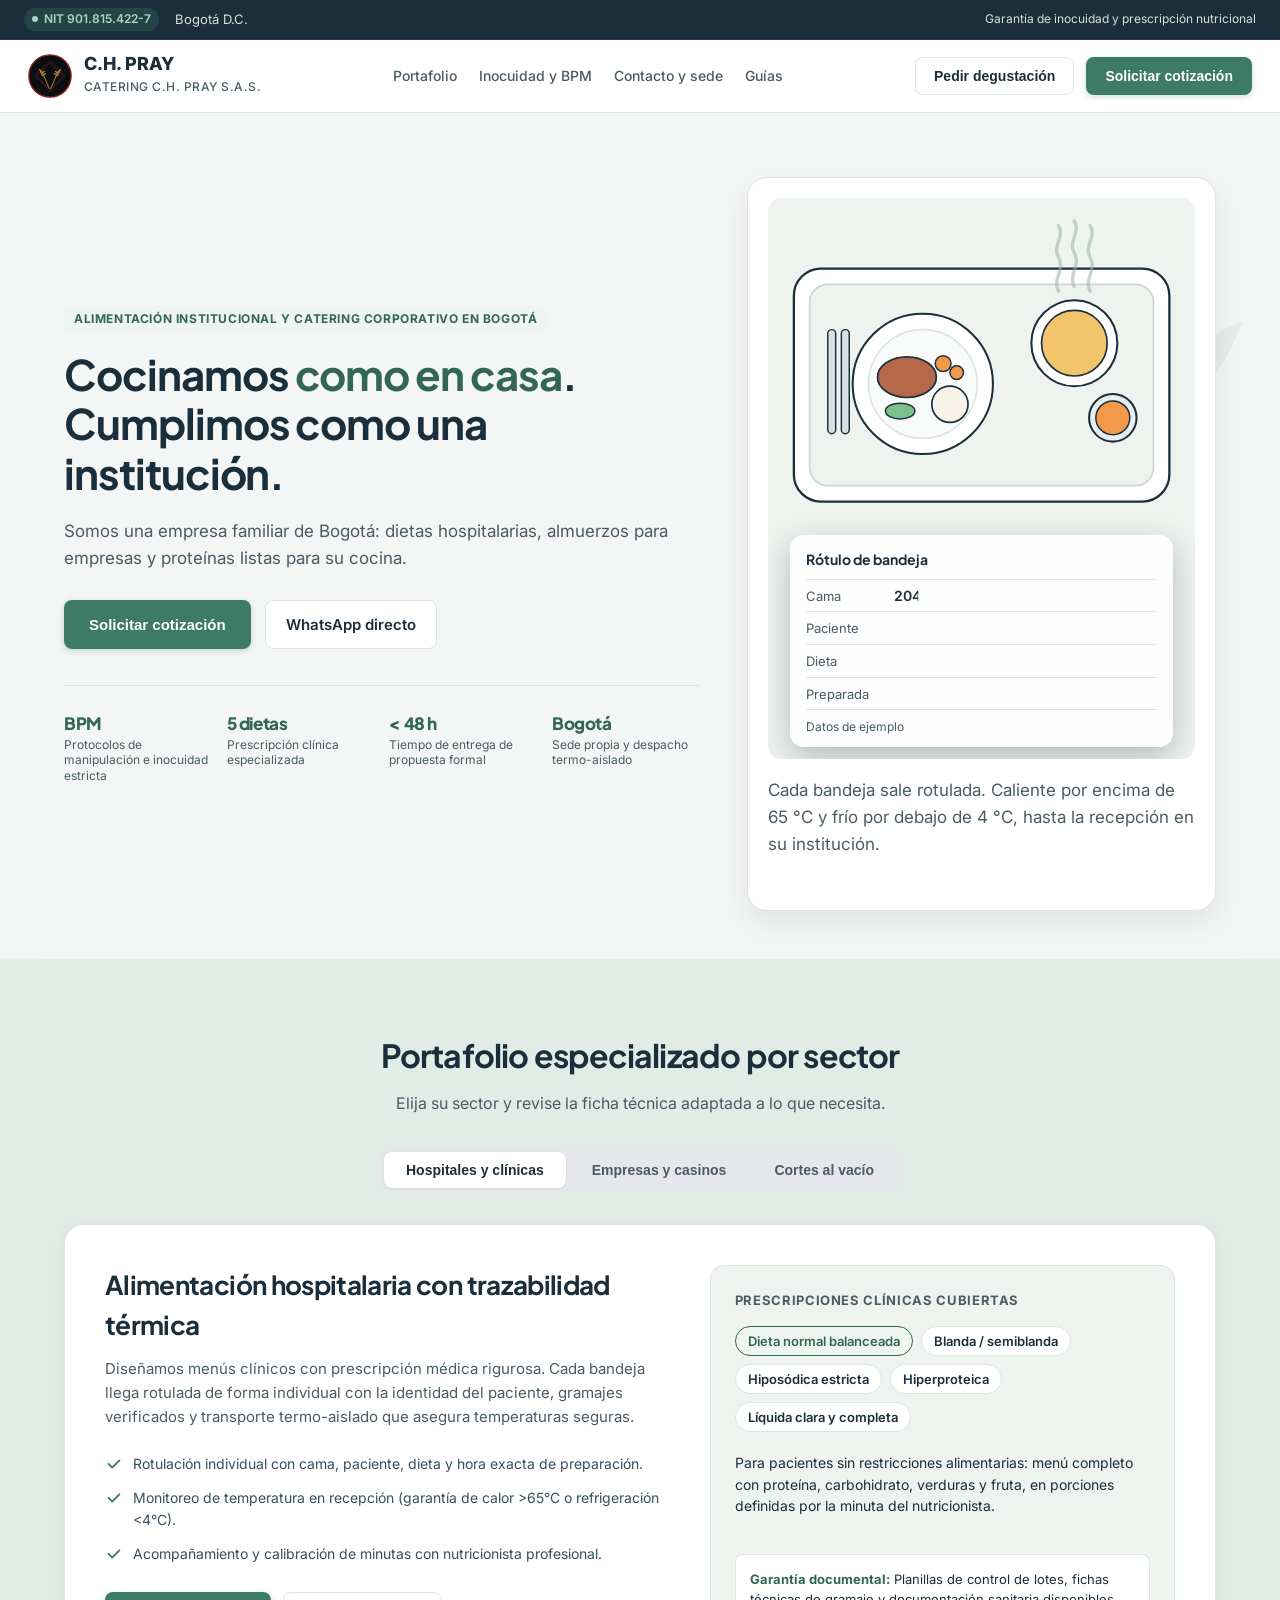
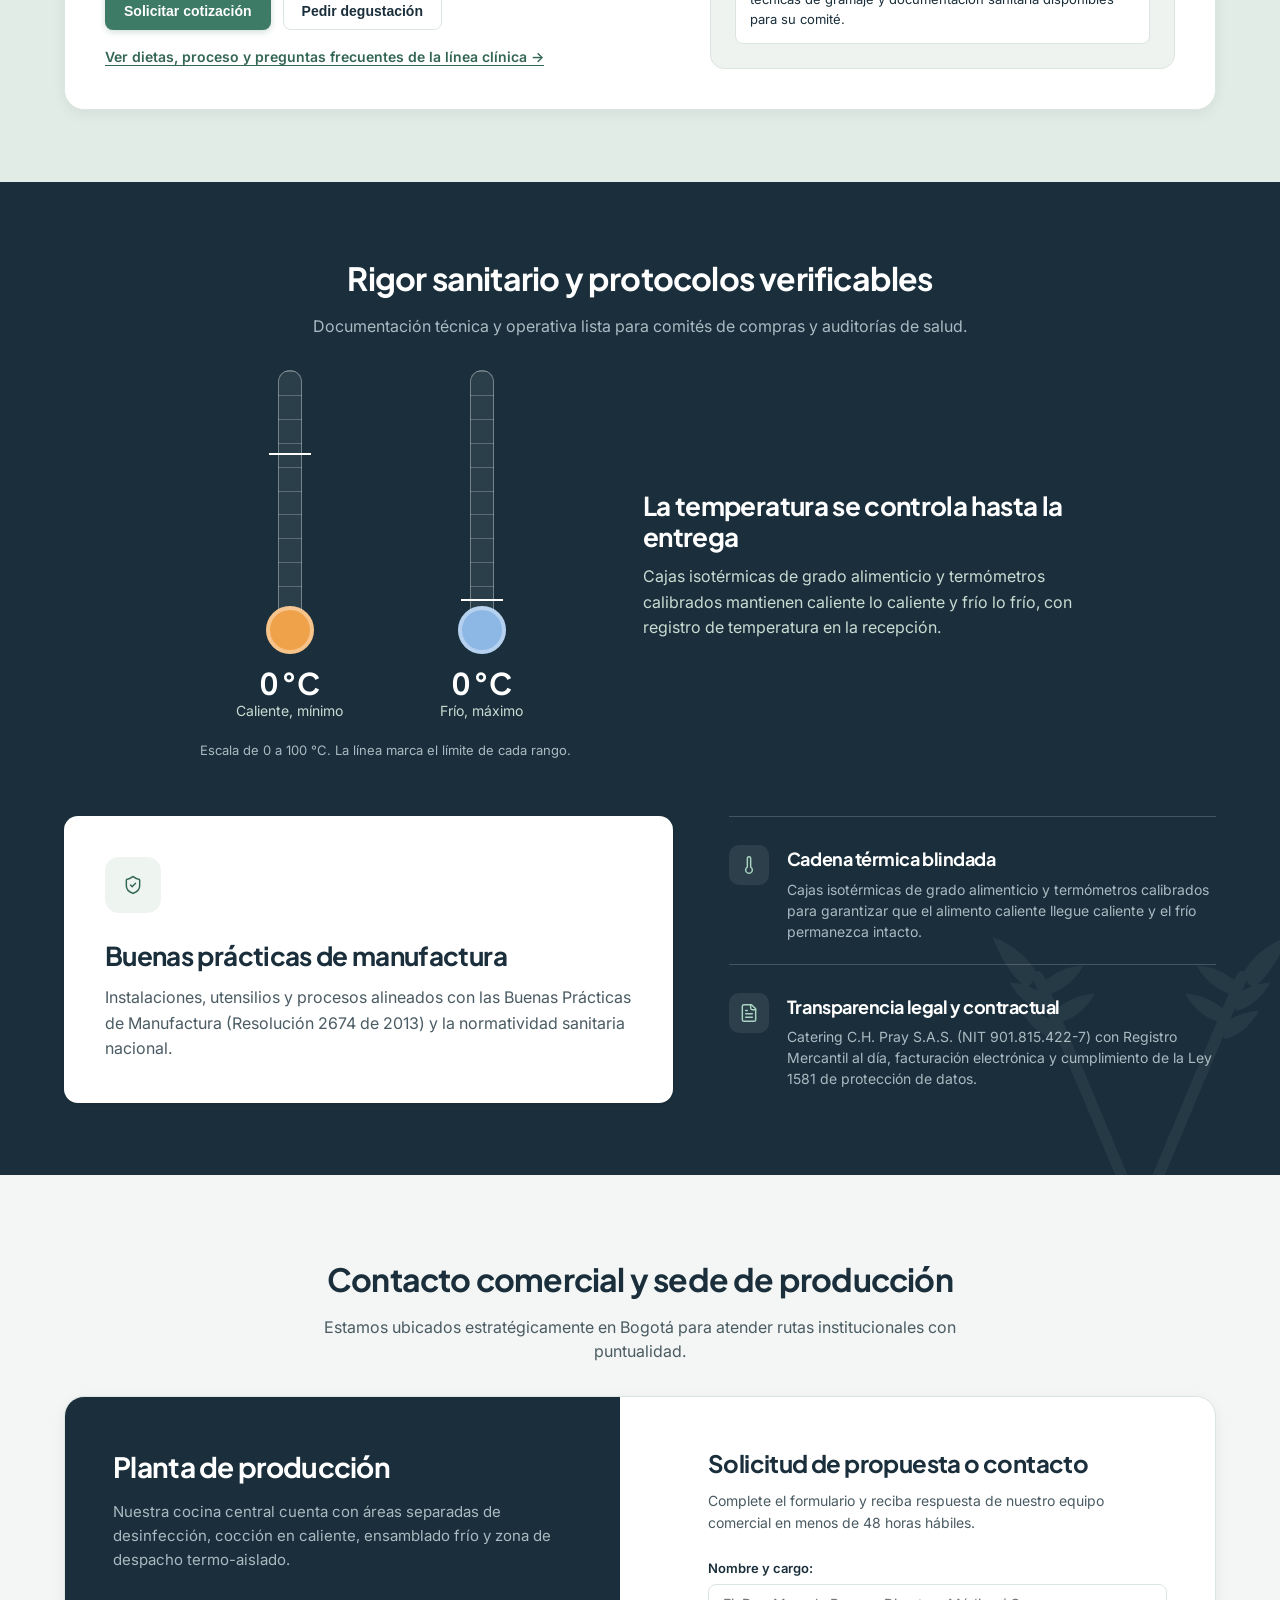
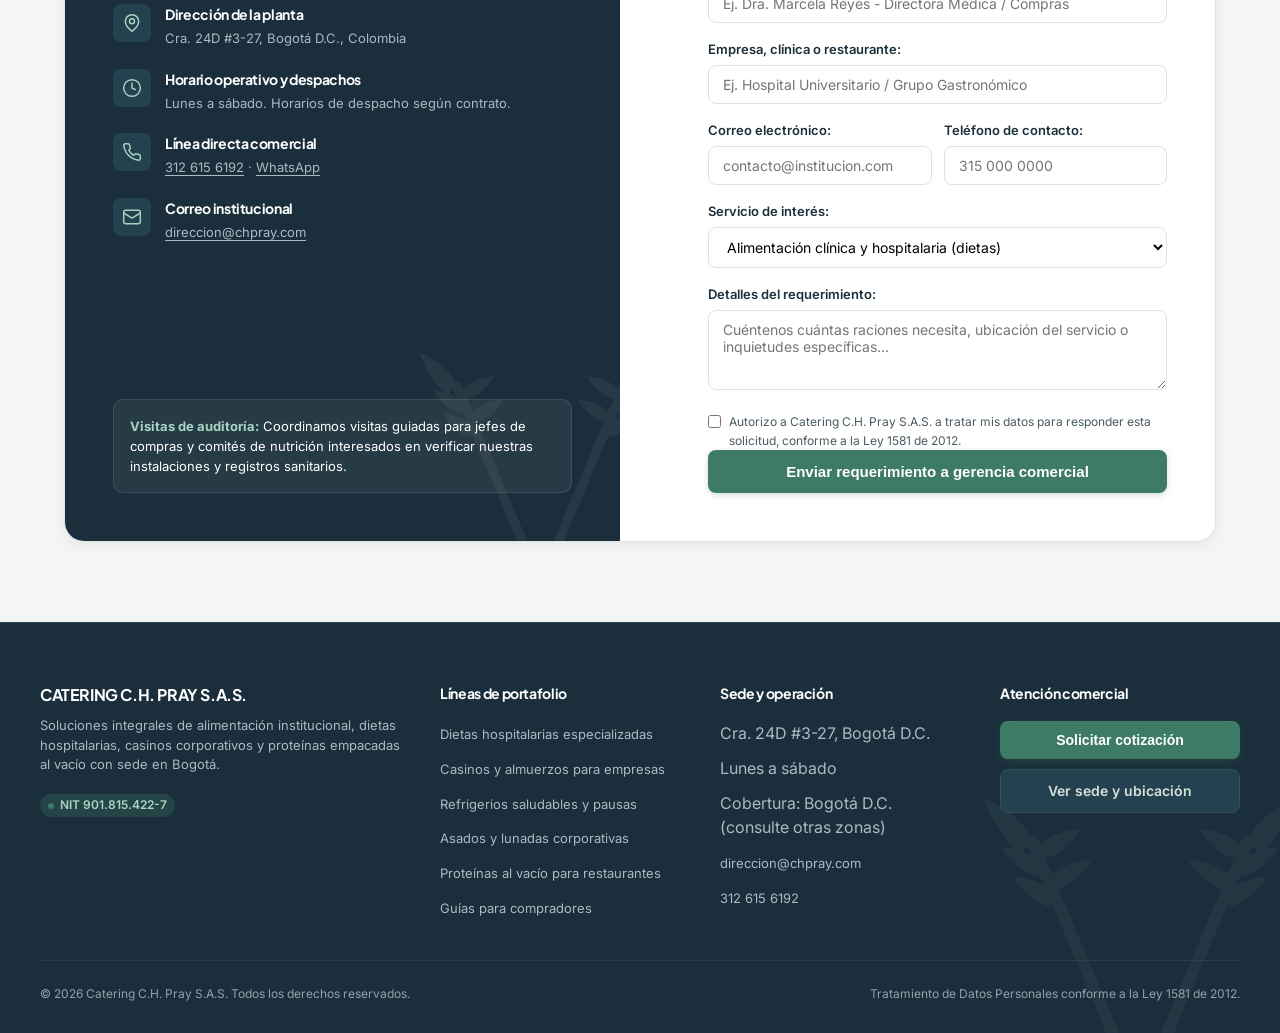
==== commit 0c8e4177: "Formulario de contacto guarda el nombre del servicio, no el código - app.js: NOMBRE_SERVICIO traduce" ====
--- a/index.html
+++ b/index.html
@@ -593,6 +593,6 @@
   </footer>
 
   <!-- SCRIPT -->
-  <script src="app.js?v=17"></script>
+  <script src="app.js?v=18"></script>
 </body>
 </html>
